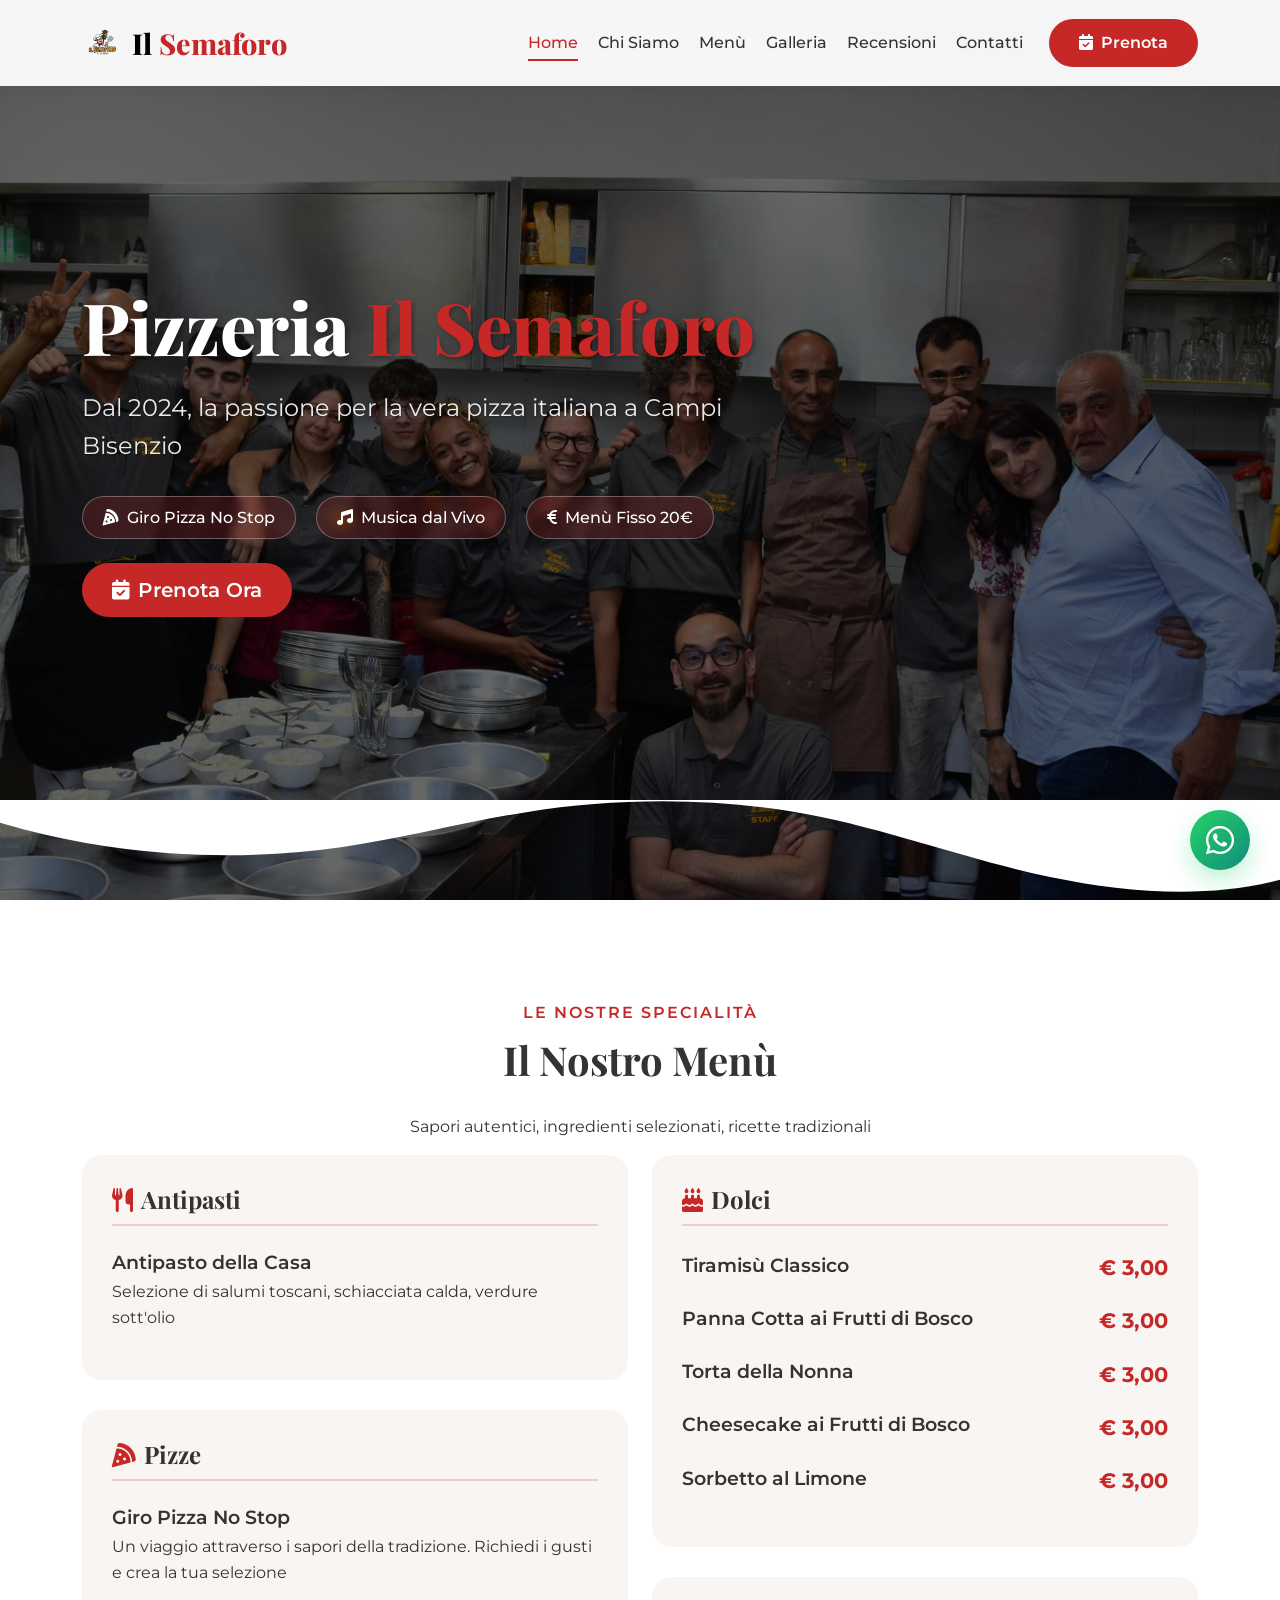
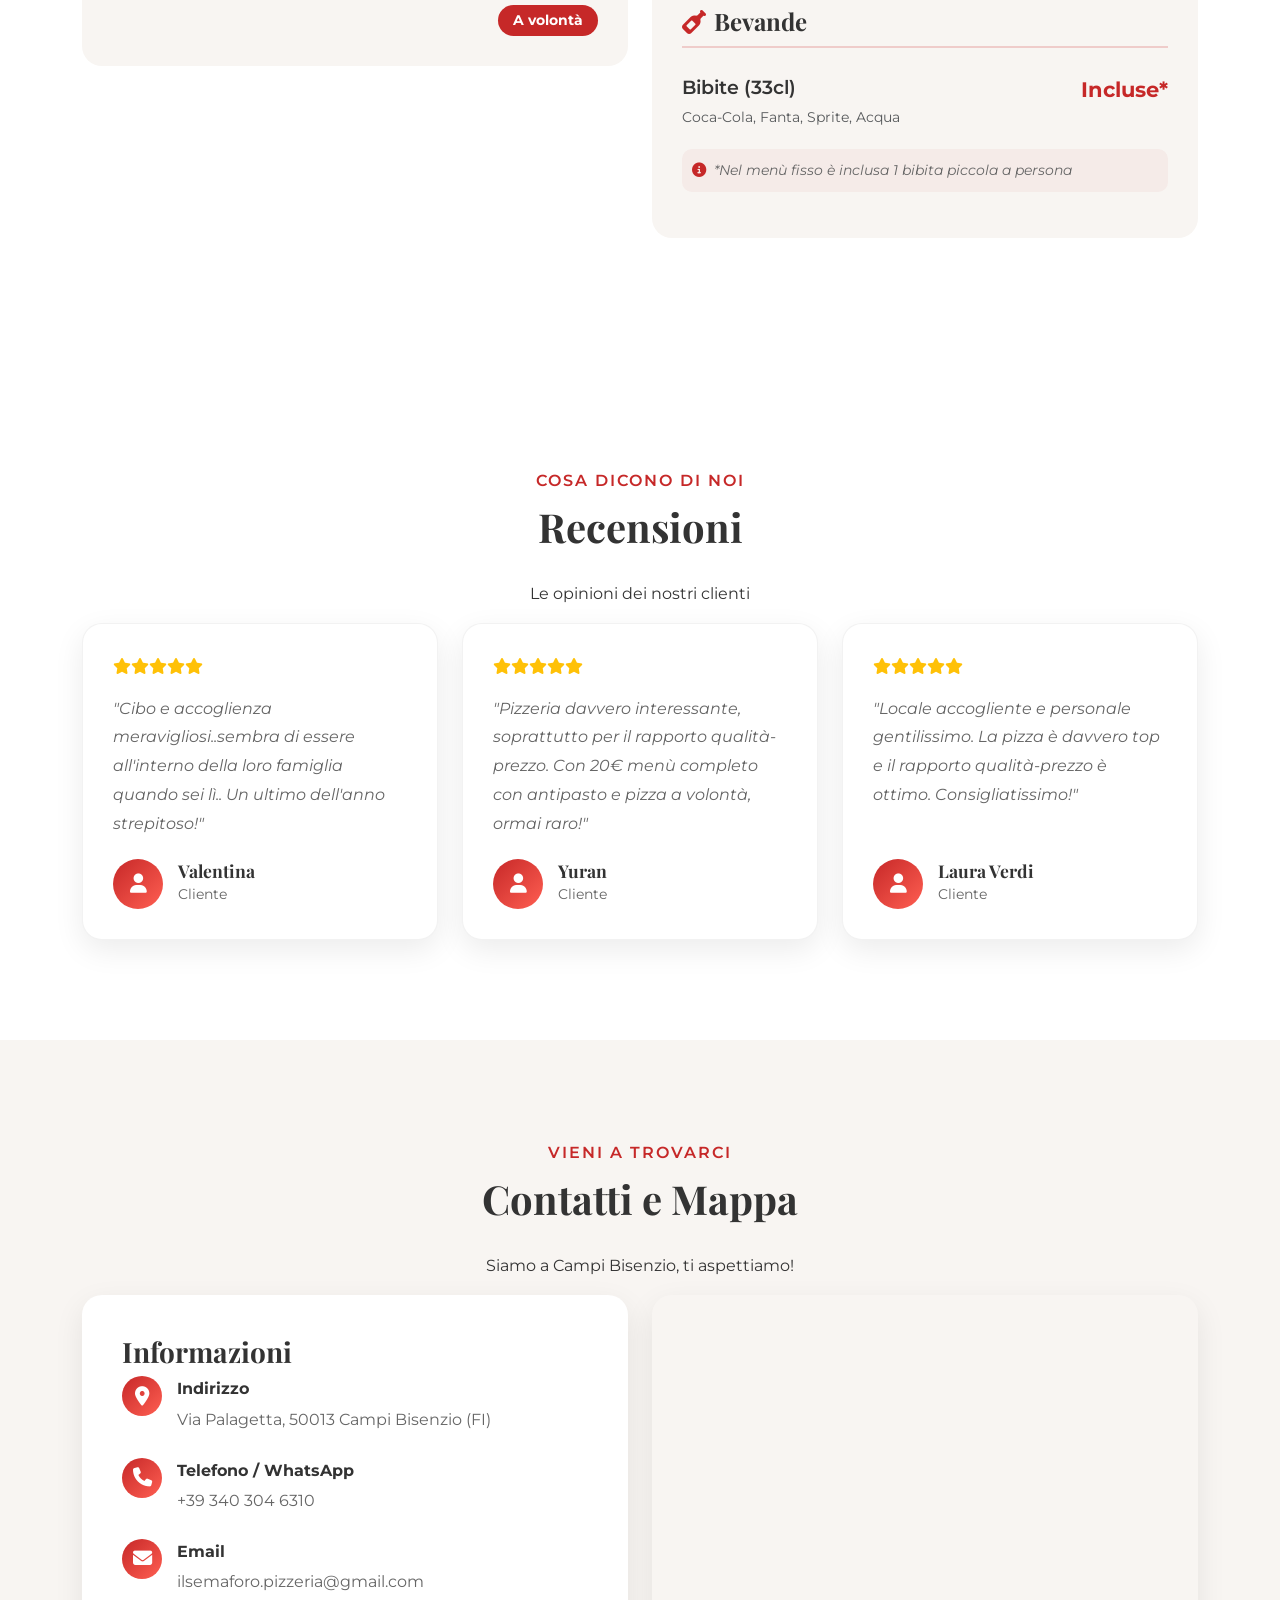
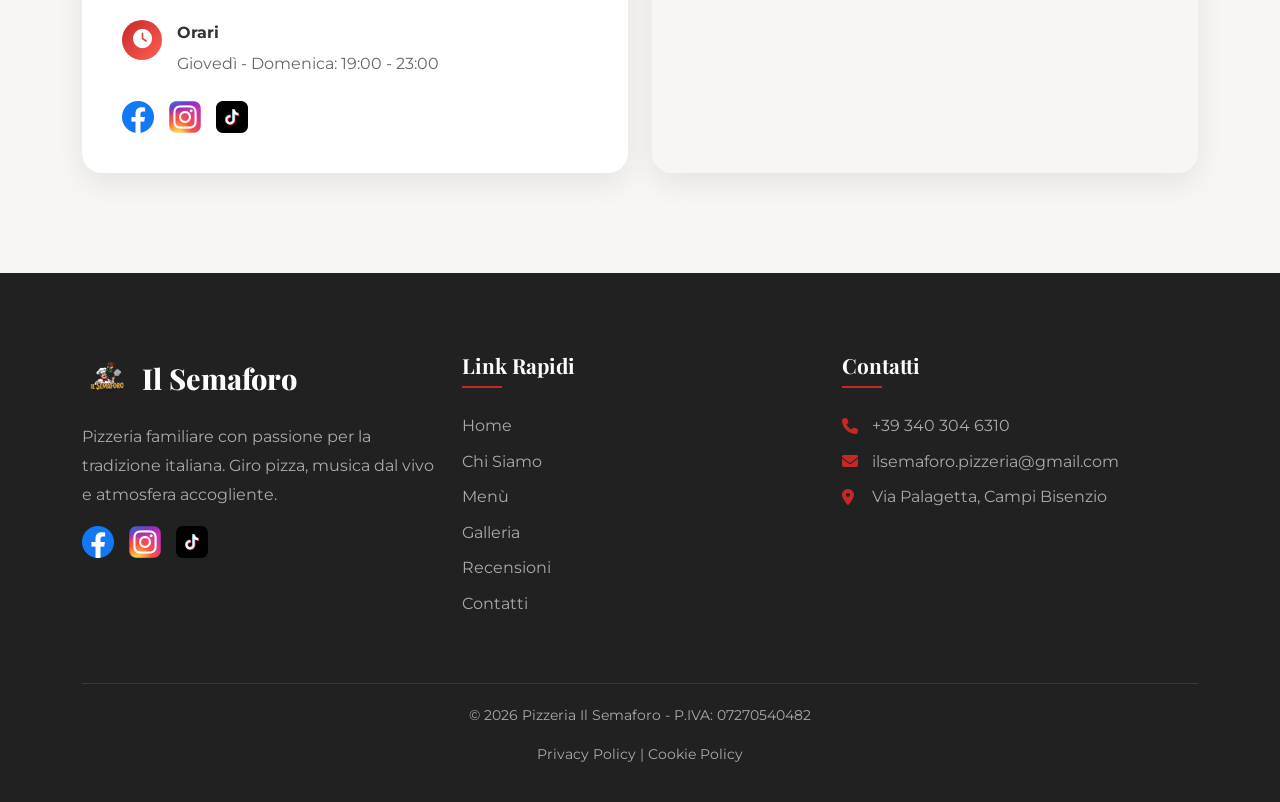
==== pizzeria-il-semaforo/index.html @ 2a6b1fbe "Add files via upload" ====
<!DOCTYPE html>
<html lang="it">
<head>
  <meta charset="UTF-8">
  <meta name="viewport" content="width=device-width, initial-scale=1.0">
  <title>Pizzeria Il Semaforo | Campi Bisenzio</title>
  <meta name="description" content="Pizzeria tradizionale a Campi Bisenzio. Giro pizza, musica dal vivo e atmosfera familiare.">
  
  <!-- Favicon -->
  <link rel="icon" type="image/x-icon" href="images/logo1.jpg">
  
  <!-- Bootstrap CSS -->
  <link href="https://cdn.jsdelivr.net/npm/bootstrap@5.3.2/dist/css/bootstrap.min.css" rel="stylesheet">
  
  <!-- FontAwesome -->
  <link href="https://cdnjs.cloudflare.com/ajax/libs/font-awesome/6.4.0/css/all.min.css" rel="stylesheet">
  
  <!-- Google Fonts -->
  <link href="https://fonts.googleapis.com/css2?family=Playfair+Display:wght@400;700;800&family=Montserrat:wght@300;400;500;600;700&display=swap" rel="stylesheet">
  
  <!-- Custom CSS -->
  <link rel="stylesheet" href="css/style.css">
</head>
<body>

<!-- Navbar -->
<nav class="navbar navbar-expand-lg fixed-top">
  <div class="container">
    <a class="navbar-brand" href="#" id="home-link">
      <img src="images/logo1.jpg" alt="Logo" class="navbar-logo">
      <span>Il <span class="text-primary">Semaforo</span></span>
    </a>
    <button class="navbar-toggler" type="button" data-bs-toggle="collapse" data-bs-target="#navbarNav">
      <span class="navbar-toggler-icon"></span>
    </button>
    <div class="collapse navbar-collapse" id="navbarNav">
      <ul class="navbar-nav ms-auto">
        <li class="nav-item">
          <a class="nav-link active" href="#" data-page="home">Home</a>
        </li>
        <li class="nav-item">
          <a class="nav-link" href="#" data-page="about">Chi Siamo</a>
        </li>
        <li class="nav-item">
          <a class="nav-link" href="#" data-page="menu">Menù</a>
        </li>
        <li class="nav-item">
          <a class="nav-link" href="#" data-page="gallery">Galleria</a>
        </li>
        <li class="nav-item">
          <a class="nav-link" href="#" data-page="reviews">Recensioni</a>
        </li>
        <li class="nav-item">
          <a class="nav-link" href="#" data-page="contact">Contatti</a>
        </li>
      </ul>
      <button class="btn btn-primary ms-lg-3" onclick="openBookingModal()">
        <i class="fas fa-calendar-check me-2"></i>Prenota
      </button>
    </div>
  </div>
</nav>

<!-- MAIN CONTENT -->
<div id="main-content">
  <!-- HERO SECTION -->
  <section class="hero-section" id="home">
    <div class="hero-overlay"></div>
    <div class="container hero-content">
      <div class="row min-vh-100 align-items-center">
        <div class="col-lg-8 text-white">
          <h1 class="hero-title">Pizzeria <span class="text-primary">Il Semaforo</span></h1>
          <p class="hero-subtitle">Dal 2024, la passione per la vera pizza italiana a Campi Bisenzio</p>
          <div class="hero-features">
            <span><i class="fas fa-pizza-slice me-2"></i>Giro Pizza No Stop</span>
            <span><i class="fas fa-music me-2"></i>Musica dal Vivo</span>
            <span><i class="fas fa-euro-sign me-2"></i>Menù Fisso 20€</span>
          </div>
          <div class="hero-buttons mt-4">
            <button class="btn btn-primary btn-lg" onclick="openBookingModal()">
              <i class="fas fa-calendar-check me-2"></i>Prenota Ora
            </button>
          </div>
        </div>
      </div>
    </div>
    <div class="hero-wave">
      <svg viewBox="0 0 1200 120" preserveAspectRatio="none">
        <path d="M321.39,56.44c58-10.79,114.16-30.13,172-41.86,82.39-16.72,168.19-17.73,250.45-.39C823.78,31,906.67,72,985.66,92.83c70.05,18.48,146.53,26.09,214.34,3V0H0V27.35A600.21,600.21,0,0,0,321.39,56.44Z"></path>
      </svg>
    </div>
  </section>

  <!-- SEZIONI HOME -->
  <div id="home-sections">
    <!-- MENU SECTION -->
    <section class="menu-section" id="menu">
      <div class="container">
        <div class="section-header text-center">
          <span class="section-subtitle">Le Nostre Specialità</span>
          <h2 class="section-title">Il Nostro Menù</h2>
          <p class="section-description">Sapori autentici, ingredienti selezionati, ricette tradizionali</p>
        </div>
        
        <div class="row">
          <div class="col-lg-6">
            <div class="menu-category-card">
              <h3><i class="fas fa-utensils me-2 text-primary"></i>Antipasti</h3>
              <div class="menu-item">
                <div class="menu-item-info">
                  <h4>Antipasto della Casa</h4>
                  <p>Selezione di salumi toscani, schiacciata calda, verdure sott'olio</p>
                </div>
              </div>
            </div>
            
            <div class="menu-category-card">
              <h3><i class="fas fa-pizza-slice me-2 text-primary"></i>Pizze</h3>
              <div class="menu-item">
                <div class="menu-item-info">
                  <h4>Giro Pizza No Stop</h4>
                  <p>Un viaggio attraverso i sapori della tradizione. Richiedi i gusti e crea la tua selezione</p>
                </div>
              </div>
              <div class="menu-badge">
                <span class="badge bg-primary">A volontà</span>
              </div>
            </div>
          </div>
          
          <div class="col-lg-6">
            <div class="menu-category-card">
              <h3><i class="fas fa-cake me-2 text-primary"></i>Dolci</h3>
              <div class="menu-item">
                <div class="d-flex justify-content-between align-items-center">
                  <h4>Tiramisù Classico</h4>
                  <span class="menu-price">€ 3,00</span>
                </div>
              </div>
              <div class="menu-item">
                <div class="d-flex justify-content-between align-items-center">
                  <h4>Panna Cotta ai Frutti di Bosco</h4>
                  <span class="menu-price">€ 3,00</span>
                </div>
              </div>
              <div class="menu-item">
                <div class="d-flex justify-content-between align-items-center">
                  <h4>Torta della Nonna</h4>
                  <span class="menu-price">€ 3,00</span>
                </div>
              </div>
              <div class="menu-item">
                <div class="d-flex justify-content-between align-items-center">
                  <h4>Cheesecake ai Frutti di Bosco</h4>
                  <span class="menu-price">€ 3,00</span>
                </div>
              </div>
              <div class="menu-item">
                <div class="d-flex justify-content-between align-items-center">
                  <h4>Sorbetto al Limone</h4>
                  <span class="menu-price">€ 3,00</span>
                </div>
              </div>
            </div>
            
            <div class="menu-category-card">
              <h3><i class="fas fa-wine-bottle me-2 text-primary"></i>Bevande</h3>
              <div class="menu-item">
                <div class="d-flex justify-content-between align-items-center">
                  <h4>Bibite (33cl)</h4>
                  <span class="menu-price">Incluse*</span>
                </div>
                <p class="text-muted small">Coca-Cola, Fanta, Sprite, Acqua</p>
              </div>
              <p class="menu-note mt-3">
                <i class="fas fa-info-circle text-primary me-1"></i>
                *Nel menù fisso è inclusa 1 bibita piccola a persona
              </p>
            </div>
          </div>
        </div>
      </div>
    </section>

    <!-- RECENSIONI SECTION - MIGLIORATA -->
    <section class="testimonials-section" id="reviews">
      <div class="container">
        <div class="section-header text-center">
          <span class="section-subtitle">Cosa Dicono di Noi</span>
          <h2 class="section-title">Recensioni</h2>
          <p class="section-description">Le opinioni dei nostri clienti</p>
        </div>
        
        <div class="row g-4">
          <div class="col-md-4">
            <div class="testimonial-card">
              <div class="testimonial-rating">
                <i class="fas fa-star"></i><i class="fas fa-star"></i><i class="fas fa-star"></i><i class="fas fa-star"></i><i class="fas fa-star"></i>
              </div>
              <p class="testimonial-text">"Cibo e accoglienza meravigliosi..sembra di essere all'interno della loro famiglia quando sei lì.. Un ultimo dell'anno strepitoso!"</p>
              <div class="testimonial-author">
                <div class="author-avatar"><i class="fas fa-user"></i></div>
                <div>
                  <h5>Valentina</h5>
                  <span>Cliente</span>
                </div>
              </div>
            </div>
          </div>
          
          <div class="col-md-4">
            <div class="testimonial-card">
              <div class="testimonial-rating">
                <i class="fas fa-star"></i><i class="fas fa-star"></i><i class="fas fa-star"></i><i class="fas fa-star"></i><i class="fas fa-star"></i>
              </div>
              <p class="testimonial-text">"Pizzeria davvero interessante, soprattutto per il rapporto qualità-prezzo. Con 20€ menù completo con antipasto e pizza a volontà, ormai raro!"</p>
              <div class="testimonial-author">
                <div class="author-avatar"><i class="fas fa-user"></i></div>
                <div>
                  <h5>Yuran</h5>
                  <span>Cliente</span>
                </div>
              </div>
            </div>
          </div>
          
          <div class="col-md-4">
            <div class="testimonial-card">
              <div class="testimonial-rating">
                <i class="fas fa-star"></i><i class="fas fa-star"></i><i class="fas fa-star"></i><i class="fas fa-star"></i><i class="fas fa-star"></i>
              </div>
              <p class="testimonial-text">"Locale accogliente e personale gentilissimo. La pizza è davvero top e il rapporto qualità-prezzo è ottimo. Consigliatissimo!"</p>
              <div class="testimonial-author">
                <div class="author-avatar"><i class="fas fa-user"></i></div>
                <div>
                  <h5>Laura Verdi</h5>
                  <span>Cliente</span>
                </div>
              </div>
            </div>
          </div>
        </div>
      </div>
    </section>

    <!-- CONTATTI SECTION -->
    <section class="contact-section" id="contact">
      <div class="container">
        <div class="section-header text-center">
          <span class="section-subtitle">Vieni a Trovarci</span>
          <h2 class="section-title">Contatti e Mappa</h2>
          <p class="section-description">Siamo a Campi Bisenzio, ti aspettiamo!</p>
        </div>
        
        <div class="row">
          <div class="col-lg-6 mb-4 mb-lg-0">
            <div class="contact-info-card">
              <h3>Informazioni</h3>
              <ul class="contact-list">
                <li>
                  <i class="fas fa-map-marker-alt"></i>
                  <div><strong>Indirizzo</strong><p>Via Palagetta, 50013 Campi Bisenzio (FI)</p></div>
                </li>
                <li>
                  <i class="fas fa-phone"></i>
                  <div><strong>Telefono / WhatsApp</strong><p>+39 340 304 6310</p></div>
                </li>
                <li>
                  <i class="fas fa-envelope"></i>
                  <div><strong>Email</strong><p>ilsemaforo.pizzeria@gmail.com</p></div>
                </li>
                <li>
                  <i class="fas fa-clock"></i>
                  <div><strong>Orari</strong><p>Giovedì - Domenica: 19:00 - 23:00</p></div>
                </li>
              </ul>
              
              <div class="social-links mt-4">
                <a href="https://www.facebook.com/share/1C1YCfUDes/" target="_blank" class="social-link">
                  <img src="images/facebook-logo.png" alt="Facebook">
                </a>
                <a href="https://www.instagram.com/pizzeriailsemaforo?igsh=YWFvbTQyb2NyZmo=" target="_blank" class="social-link">
                  <img src="images/Instagram-logo.png" alt="Instagram">
                </a>
                <a href="https://www.tiktok.com/@ilsemaforopizzeria?_t=ZN-8yBpSv8H5JG&_r=1" target="_blank" class="social-link">
                  <img src="images/tiktok-logo.png" alt="TikTok">
                </a>
              </div>
            </div>
          </div>
          
          <div class="col-lg-6">
            <div class="map-container">
              <iframe 
                src="https://www.google.com/maps/embed?pb=!1m18!1m12!1m3!1d1462.4312215232844!2d11.1203234!3d43.8093687!2m3!1f0!2f0!3f0!3m2!1i1024!2i768!4f13.1!3m3!1m2!1s0x132a59b7d8859209%3A0x98788d2f085c6016!2sPizzeria%20Il%20Semaforo!5e0!3m2!1sit!2sit!4v1695151262428!5m2!1sit!2sit" 
                allowfullscreen="" 
                loading="lazy">
              </iframe>
            </div>
          </div>
        </div>
      </div>
    </section>
  </div>
</div>

<!-- Footer -->
<footer class="footer">
  <div class="container">
    <div class="row">
      <div class="col-lg-4 mb-4 mb-lg-0">
        <div class="footer-logo">
          <img src="images/logo1.jpg" alt="Logo">
          <span>Il Semaforo</span>
        </div>
        <p class="footer-text">Pizzeria familiare con passione per la tradizione italiana. Giro pizza, musica dal vivo e atmosfera accogliente.</p>
        <div class="social-links mt-3">
          <a href="https://www.facebook.com/share/1C1YCfUDes/" target="_blank" class="social-link">
            <img src="images/facebook-logo.png" alt="Facebook">
          </a>
          <a href="https://www.instagram.com/pizzeriailsemaforo?igsh=YWFvbTQyb2NyZmo=" target="_blank" class="social-link">
            <img src="images/Instagram-logo.png" alt="Instagram">
          </a>
          <a href="https://www.tiktok.com/@ilsemaforopizzeria?_t=ZN-8yBpSv8H5JG&_r=1" target="_blank" class="social-link">
            <img src="images/tiktok-logo.png" alt="TikTok">
          </a>
        </div>
      </div>
      
      <div class="col-lg-4 mb-4 mb-lg-0">
        <h4 class="footer-title">Link Rapidi</h4>
        <ul class="footer-links">
          <li><a href="#" data-page="home">Home</a></li>
          <li><a href="#" data-page="about">Chi Siamo</a></li>
          <li><a href="#" data-page="menu">Menù</a></li>
          <li><a href="#" data-page="gallery">Galleria</a></li>
          <li><a href="#" data-page="reviews">Recensioni</a></li>
          <li><a href="#" data-page="contact">Contatti</a></li>
        </ul>
      </div>
      
      <div class="col-lg-4">
        <h4 class="footer-title">Contatti</h4>
        <ul class="footer-contact">
          <li><i class="fas fa-phone"></i> +39 340 304 6310</li>
          <li><i class="fas fa-envelope"></i> ilsemaforo.pizzeria@gmail.com</li>
          <li><i class="fas fa-map-marker-alt"></i> Via Palagetta, Campi Bisenzio</li>
        </ul>
      </div>
    </div>
    
    <div class="footer-bottom">
      <p>&copy; 2026 Pizzeria Il Semaforo - P.IVA: 07270540482</p>
      <p>
        <a href="#">Privacy Policy</a> | 
        <a href="#">Cookie Policy</a>
      </p>
    </div>
  </div>
</footer>

<!-- WhatsApp Button -->
<a href="https://wa.me/393403046310?text=Ciao!%20Vorrei%20prenotare%20un%20tavolo" 
   class="whatsapp-float" 
   target="_blank">
  <i class="fab fa-whatsapp"></i>
</a>

<!-- Modale di Prenotazione -->
<div class="modal-overlay" id="bookingModal">
  <div class="modal-content">
    <div class="modal-header">
      <h3><i class="fas fa-calendar-check me-2"></i>Prenota il tuo Tavolo</h3>
      <button class="close-btn" onclick="closeBookingModal()">&times;</button>
    </div>
    <div class="modal-body">
      <iframe src="https://docs.google.com/forms/d/e/1FAIpQLSfYLNlWhnFGSMxE7Sfzd-KNLvZm51Ro5aCQT3okDZD2yP6OHA/viewform?usp=dialog" 
              class="google-form-frame"
              frameborder="0"
              title="Modulo di prenotazione">
      </iframe>
      <div class="form-badges">
        <span class="badge"><i class="fas fa-clock me-1"></i>Aperti Gio-Dom 19:00-23:00</span>
        <span class="badge"><i class="fas fa-shield-alt me-1"></i>Dati protetti</span>
      </div>
    </div>
  </div>
</div>

<!-- Scripts -->
<script src="https://cdn.jsdelivr.net/npm/bootstrap@5.3.2/dist/js/bootstrap.bundle.min.js"></script>
<script src="js/main.js"></script>
</body>
</html>
---- pizzeria-il-semaforo/css/style.css ----
/* CSS Professionale per Pizzeria Il Semaforo */

:root {
  --primary: #c62828;
  --primary-dark: #8e0000;
  --primary-light: #ff5f52;
  --secondary: #212121;
  --accent: #ff9800;
  --light: #f8f5f2;
  --dark: #333333;
  --gray: #666666;
  --white: #ffffff;
  --shadow: 0 10px 30px rgba(0, 0, 0, 0.08);
  --shadow-hover: 0 20px 40px rgba(198, 40, 40, 0.15);
  --transition: all 0.3s ease;
}

/* Reset e Base */
* {
  margin: 0;
  padding: 0;
  box-sizing: border-box;
}

html {
  scroll-behavior: smooth;
  overflow-x: hidden;
}

body {
  font-family: 'Montserrat', sans-serif;
  color: var(--dark);
  line-height: 1.6;
  overflow-x: hidden;
  background-color: var(--white);
}

h1, h2, h3, h4, h5 {
  font-family: 'Playfair Display', serif;
  font-weight: 700;
}

/* Utility Classes */
.text-primary { color: var(--primary) !important; }
.bg-primary { background-color: var(--primary) !important; }
.btn-primary {
  background-color: var(--primary);
  border: none;
  padding: 12px 30px;
  border-radius: 50px;
  font-weight: 600;
  transition: var(--transition);
}
.btn-primary:hover {
  background-color: var(--primary-dark);
  transform: translateY(-3px);
  box-shadow: var(--shadow-hover);
}
.btn-outline-light {
  border: 2px solid var(--white);
  color: var(--white);
  padding: 12px 30px;
  border-radius: 50px;
  font-weight: 600;
  transition: var(--transition);
}
.btn-outline-light:hover {
  background-color: var(--white);
  color: var(--primary);
  transform: translateY(-3px);
}

/* Navbar */
.navbar {
  background: rgba(255, 255, 255, 0.95);
  backdrop-filter: blur(10px);
  padding: 15px 0;
  box-shadow: 0 2px 20px rgba(0, 0, 0, 0.05);
  transition: var(--transition);
}
.navbar.scrolled {
  padding: 10px 0;
  box-shadow: 0 5px 30px rgba(0, 0, 0, 0.1);
}
.navbar-brand {
  display: flex;
  align-items: center;
  font-family: 'Playfair Display', serif;
  font-weight: 800;
  font-size: 1.8rem;
}
.navbar-logo {
  width: 40px;
  height: 40px;
  border-radius: 50%;
  margin-right: 10px;
  object-fit: cover;
}
.nav-link {
  font-weight: 500;
  color: var(--dark) !important;
  margin: 0 10px;
  position: relative;
  padding: 5px 0 !important;
}
.nav-link::after {
  content: '';
  position: absolute;
  bottom: 0;
  left: 0;
  width: 0;
  height: 2px;
  background: var(--primary);
  transition: var(--transition);
}
.nav-link:hover::after,
.nav-link.active::after {
  width: 100%;
}
.nav-link:hover,
.nav-link.active {
  color: var(--primary) !important;
}

/* Hero Section - CORRETTO con immagine pizzeria.jpg */
.hero-section {
  position: relative;
  min-height: 100vh;
  background: url('../images/pizzeria.jpg') center/cover no-repeat fixed;
  display: flex;
  align-items: center;
  overflow: hidden;
}
.hero-overlay {
  position: absolute;
  top: 0;
  left: 0;
  width: 100%;
  height: 100%;
  background: rgba(0, 0, 0, 0.6);
  z-index: 1;
}
.hero-content {
  position: relative;
  z-index: 2;
}
.hero-title {
  font-size: 4.5rem;
  font-weight: 800;
  margin-bottom: 20px;
  line-height: 1.2;
  text-shadow: 2px 2px 4px rgba(0, 0, 0, 0.3);
}
.hero-subtitle {
  font-size: 1.5rem;
  margin-bottom: 30px;
  opacity: 0.9;
  text-shadow: 1px 1px 2px rgba(0, 0, 0, 0.3);
}
.hero-features {
  display: flex;
  flex-wrap: wrap;
  gap: 20px;
}
.hero-features span {
  background: rgba(198, 40, 40, 0.2);
  padding: 8px 20px;
  border-radius: 50px;
  font-size: 1rem;
  backdrop-filter: blur(5px);
  border: 1px solid rgba(255, 255, 255, 0.3);
  font-weight: 500;
}
.hero-wave {
  position: absolute;
  bottom: 0;
  left: 0;
  width: 100%;
  line-height: 0;
  z-index: 2;
}
.hero-wave svg {
  width: 100%;
  height: 100px;
  fill: var(--white);
}

/* About Section */
.about-section {
  padding: 100px 0;
  background: var(--white);
}
.about-image {
  position: relative;
  border-radius: 20px;
  overflow: hidden;
}
.about-years {
  position: absolute;
  bottom: 30px;
  left: 30px;
  background: var(--primary);
  color: var(--white);
  padding: 20px;
  border-radius: 10px;
  text-align: center;
}
.years-number {
  display: block;
  font-size: 2.5rem;
  font-weight: 800;
  line-height: 1;
}
.years-text {
  font-size: 0.9rem;
  opacity: 0.9;
}
.about-content {
  padding-left: 30px;
}
.section-subtitle {
  display: inline-block;
  font-size: 1rem;
  font-weight: 600;
  text-transform: uppercase;
  letter-spacing: 2px;
  color: var(--primary);
  margin-bottom: 10px;
}
.section-title {
  font-size: 2.5rem;
  margin-bottom: 30px;
  position: relative;
}
.about-text {
  color: var(--gray);
  margin-bottom: 20px;
  font-size: 1.1rem;
}
.about-stats {
  display: flex;
  gap: 40px;
  margin-top: 30px;
}
.stat-item {
  text-align: center;
}
.stat-number {
  display: block;
  font-size: 2rem;
  font-weight: 800;
  color: var(--primary);
  line-height: 1;
}
.stat-label {
  font-size: 0.9rem;
  color: var(--gray);
  text-transform: uppercase;
}

/* Info Cards Section */
.info-section {
  padding: 50px 0;
  background: linear-gradient(135deg, var(--light) 0%, var(--white) 100%);
}
.info-card {
  background: var(--white);
  padding: 40px 20px;
  border-radius: 20px;
  text-align: center;
  box-shadow: var(--shadow);
  transition: var(--transition);
  height: 100%;
}
.info-card:hover {
  transform: translateY(-10px);
  box-shadow: var(--shadow-hover);
}
.info-icon {
  width: 80px;
  height: 80px;
  background: linear-gradient(135deg, var(--primary), var(--primary-light));
  color: var(--white);
  border-radius: 50%;
  display: flex;
  align-items: center;
  justify-content: center;
  font-size: 2rem;
  margin: 0 auto 20px;
}
.info-card h3 {
  font-size: 1.3rem;
  margin-bottom: 15px;
}
.info-highlight {
  font-size: 1.8rem;
  font-weight: 800;
  color: var(--primary);
  margin: 10px 0;
}

/* Menu Section */
.menu-section {
  padding: 100px 0;
  background: var(--white);
}
.menu-category-card {
  background: var(--light);
  padding: 30px;
  border-radius: 20px;
  margin-bottom: 30px;
  transition: var(--transition);
}
.menu-category-card:hover {
  transform: translateY(-5px);
  box-shadow: var(--shadow);
}
.menu-category-card h3 {
  margin-bottom: 25px;
  font-size: 1.5rem;
  border-bottom: 2px solid rgba(198, 40, 40, 0.2);
  padding-bottom: 10px;
}
.menu-item {
  margin-bottom: 20px;
}
.menu-item h4 {
  font-size: 1.2rem;
  margin-bottom: 5px;
  font-family: 'Montserrat', sans-serif;
  font-weight: 600;
}
.menu-price {
  font-size: 1.3rem;
  font-weight: 700;
  color: var(--primary);
}
.menu-note {
  font-size: 0.9rem;
  color: var(--gray);
  font-style: italic;
  background: rgba(198, 40, 40, 0.05);
  padding: 10px;
  border-radius: 10px;
}
.menu-badge {
  text-align: right;
}
.badge {
  background: var(--primary);
  color: var(--white);
  padding: 8px 15px;
  border-radius: 50px;
  font-size: 0.9rem;
}

/* Gallery Section */
.gallery-section {
  padding: 100px 0;
  background: var(--light);
}
.gallery-grid {
  display: grid;
  grid-template-columns: repeat(auto-fill, minmax(300px, 1fr));
  gap: 20px;
  margin-top: 50px;
}
.gallery-item {
  position: relative;
  border-radius: 15px;
  overflow: hidden;
  height: 250px;
  box-shadow: var(--shadow);
  transition: var(--transition);
}
.gallery-item:hover {
  transform: scale(1.03);
  box-shadow: var(--shadow-hover);
}
.gallery-item img {
  width: 100%;
  height: 100%;
  object-fit: cover;
  transition: var(--transition);
}
.gallery-item:hover img {
  transform: scale(1.1);
}

/* Testimonials Section - MIGLIORATA */
.testimonials-section {
  padding: 100px 0;
  background: var(--white);
}
.testimonial-card {
  background: var(--white);
  padding: 30px;
  border-radius: 20px;
  box-shadow: var(--shadow);
  transition: var(--transition);
  border: 1px solid rgba(0,0,0,0.05);
  height: 100%;
  display: flex;
  flex-direction: column;
}
.testimonial-card:hover {
  transform: translateY(-5px);
  box-shadow: var(--shadow-hover);
}
.testimonial-rating {
  color: #ffc107;
  margin-bottom: 15px;
}
.testimonial-text {
  font-style: italic;
  margin-bottom: 20px;
  color: var(--gray);
  line-height: 1.8;
  flex-grow: 1;
}
.testimonial-author {
  display: flex;
  align-items: center;
  gap: 15px;
  margin-top: auto;
}
.author-avatar {
  width: 50px;
  height: 50px;
  background: linear-gradient(135deg, var(--primary), var(--primary-light));
  border-radius: 50%;
  display: flex;
  align-items: center;
  justify-content: center;
  color: var(--white);
  font-size: 1.2rem;
  flex-shrink: 0;
}
.testimonial-author h5 {
  margin-bottom: 0;
  font-size: 1.1rem;
}
.testimonial-author span {
  color: var(--gray);
  font-size: 0.9rem;
}

/* Contact Section */
.contact-section {
  padding: 100px 0;
  background: var(--light);
}
.contact-info-card {
  background: var(--white);
  padding: 40px;
  border-radius: 20px;
  box-shadow: var(--shadow);
  height: 100%;
}
.contact-list {
  list-style: none;
  padding: 0;
}
.contact-list li {
  display: flex;
  gap: 15px;
  margin-bottom: 25px;
}
.contact-list li i {
  width: 40px;
  height: 40px;
  background: linear-gradient(135deg, var(--primary), var(--primary-light));
  color: var(--white);
  border-radius: 50%;
  display: flex;
  align-items: center;
  justify-content: center;
  font-size: 1.2rem;
  flex-shrink: 0;
}
.contact-list li strong {
  display: block;
  margin-bottom: 5px;
  color: var(--dark);
}
.contact-list li p {
  color: var(--gray);
  margin: 0;
}

/* Social Links - CORRETTO senza sfondo */
.social-links {
  display: flex;
  gap: 15px;
}
.social-link {
  display: inline-block;
  transition: var(--transition);
}
.social-link img {
  width: 32px;
  height: 32px;
  object-fit: contain;
  transition: var(--transition);
}
.social-link:hover {
  transform: translateY(-5px);
}
.social-link:hover img {
  filter: brightness(0) saturate(100%) invert(18%) sepia(94%) saturate(2411%) hue-rotate(346deg) brightness(87%) contrast(98%);
}

.map-container {
  border-radius: 20px;
  overflow: hidden;
  box-shadow: var(--shadow);
  height: 100%;
  min-height: 400px;
}
.map-container iframe {
  width: 100%;
  height: 100%;
  border: none;
}

/* Footer */
.footer {
  background: var(--secondary);
  color: var(--white);
  padding: 80px 0 20px;
}
.footer-logo {
  display: flex;
  align-items: center;
  gap: 10px;
  font-family: 'Playfair Display', serif;
  font-size: 1.8rem;
  font-weight: 800;
  margin-bottom: 20px;
}
.footer-logo img {
  width: 50px;
  height: 50px;
  border-radius: 50%;
  object-fit: cover;
}
.footer-text {
  color: #aaa;
  line-height: 1.8;
}
.footer-title {
  font-size: 1.3rem;
  margin-bottom: 25px;
  position: relative;
  padding-bottom: 10px;
}
.footer-title::after {
  content: '';
  position: absolute;
  bottom: 0;
  left: 0;
  width: 40px;
  height: 2px;
  background: var(--primary);
}
.footer-links {
  list-style: none;
  padding: 0;
}
.footer-links li {
  margin-bottom: 10px;
}
.footer-links a {
  color: #aaa;
  text-decoration: none;
  transition: var(--transition);
}
.footer-links a:hover {
  color: var(--primary);
  padding-left: 5px;
}
.footer-contact {
  list-style: none;
  padding: 0;
}
.footer-contact li {
  margin-bottom: 10px;
  color: #aaa;
  display: flex;
  align-items: center;
  gap: 10px;
}
.footer-contact li i {
  color: var(--primary);
  width: 20px;
}
.footer-bottom {
  margin-top: 50px;
  padding-top: 20px;
  border-top: 1px solid rgba(255, 255, 255, 0.1);
  text-align: center;
  color: #aaa;
  font-size: 0.9rem;
}
.footer-bottom a {
  color: #aaa;
  text-decoration: none;
  transition: var(--transition);
}
.footer-bottom a:hover {
  color: var(--primary);
}

/* WhatsApp Float */
.whatsapp-float {
  position: fixed;
  bottom: 30px;
  right: 30px;
  width: 60px;
  height: 60px;
  background: linear-gradient(135deg, #25D366, #128C7E);
  color: var(--white);
  border-radius: 50%;
  display: flex;
  align-items: center;
  justify-content: center;
  font-size: 2rem;
  box-shadow: 0 10px 25px rgba(37, 211, 102, 0.3);
  z-index: 100;
  transition: var(--transition);
  animation: pulse 2s infinite;
  text-decoration: none;
}
.whatsapp-float:hover {
  transform: scale(1.1) rotate(10deg);
  animation: none;
  color: var(--white);
}
@keyframes pulse {
  0% { box-shadow: 0 0 0 0 rgba(37, 211, 102, 0.7); }
  70% { box-shadow: 0 0 0 15px rgba(37, 211, 102, 0); }
  100% { box-shadow: 0 0 0 0 rgba(37, 211, 102, 0); }
}

/* Modal */
.modal-overlay {
  display: none;
  position: fixed;
  top: 0;
  left: 0;
  width: 100%;
  height: 100%;
  background: rgba(0, 0, 0, 0.8);
  z-index: 2000;
  justify-content: center;
  align-items: center;
  opacity: 0;
  transition: opacity 0.3s ease;
}
.modal-overlay.show {
  display: flex;
  opacity: 1;
}
.modal-content {
  background: var(--white);
  border-radius: 20px;
  width: 90%;
  max-width: 900px;
  max-height: 85vh;
  display: flex;
  flex-direction: column;
  box-shadow: 0 25px 50px rgba(198, 40, 40, 0.3);
  animation: modalSlideIn 0.3s ease;
}
@keyframes modalSlideIn {
  from { transform: translateY(-50px); opacity: 0; }
  to { transform: translateY(0); opacity: 1; }
}
.modal-header {
  padding: 15px 20px;
  background: linear-gradient(135deg, var(--primary), var(--primary-light));
  color: var(--white);
  border-radius: 20px 20px 0 0;
  display: flex;
  justify-content: space-between;
  align-items: center;
}
.modal-header h3 {
  margin: 0;
  font-size: 1.3rem;
}
.close-btn {
  background: none;
  border: none;
  color: var(--white);
  font-size: 2rem;
  cursor: pointer;
  transition: var(--transition);
  line-height: 1;
}
.close-btn:hover {
  transform: scale(1.1);
}
.modal-body {
  padding: 20px;
  overflow-y: auto;
  -webkit-overflow-scrolling: touch;
}
.google-form-frame {
  width: 100%;
  height: 600px;
  border: none;
  border-radius: 10px;
}
.form-badges {
  text-align: center;
  margin-top: 15px;
}
.form-badges .badge {
  background: rgba(198, 40, 40, 0.1);
  color: var(--primary);
  padding: 5px 12px;
  margin: 0 5px;
  border-radius: 50px;
  font-size: 0.8rem;
  font-weight: 500;
}

/* Responsive */
@media (max-width: 992px) {
  .hero-title { font-size: 3rem; }
  .section-title { font-size: 2rem; }
  .about-content { padding-left: 0; margin-top: 40px; }
  .gallery-grid { grid-template-columns: repeat(auto-fill, minmax(250px, 1fr)); }
}
@media (max-width: 768px) {
  .hero-title { font-size: 2.5rem; }
  .hero-features { flex-direction: column; }
  .hero-buttons .btn { display: block; width: 100%; margin: 10px 0 !important; }
  .about-stats { flex-direction: column; gap: 20px; }
  .info-card { margin-bottom: 20px; }
  .gallery-grid { grid-template-columns: 1fr; }
  .modal-content { max-height: 80vh; }
  .google-form-frame { height: 500px; }
}
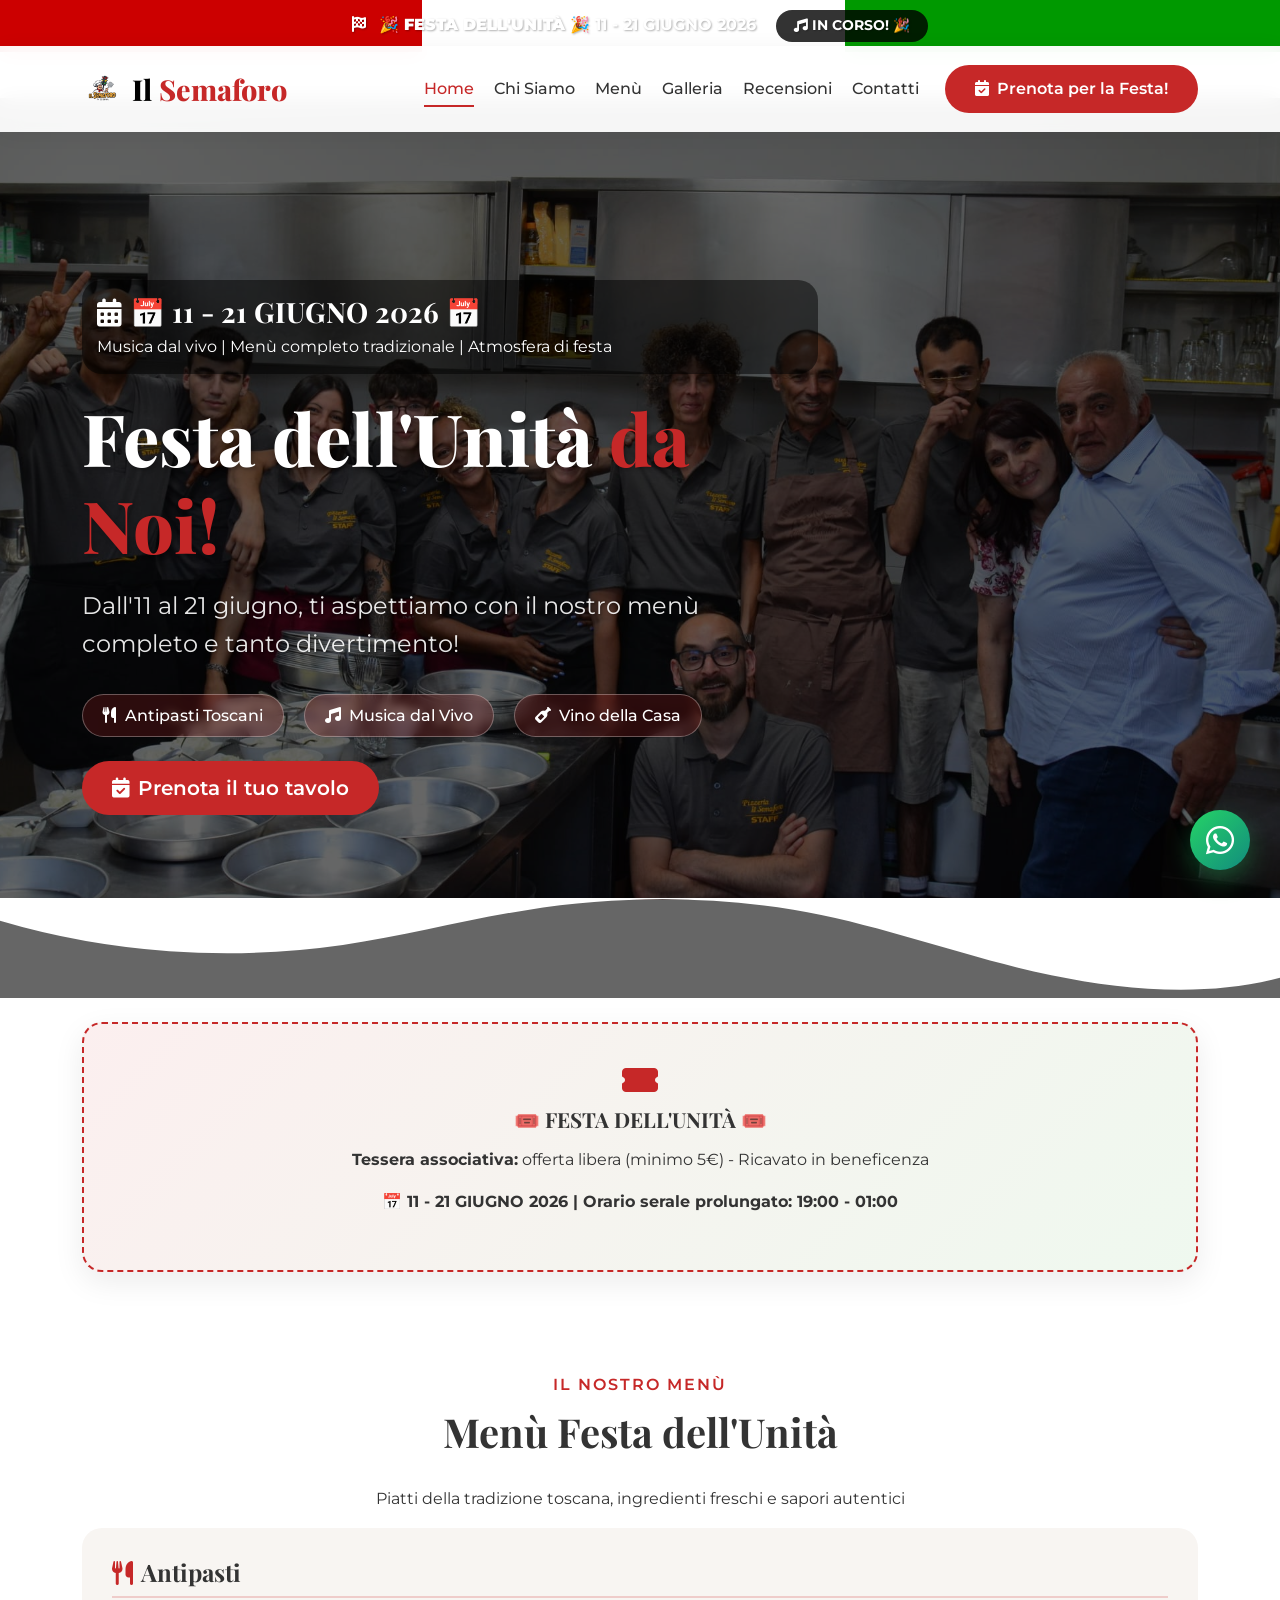
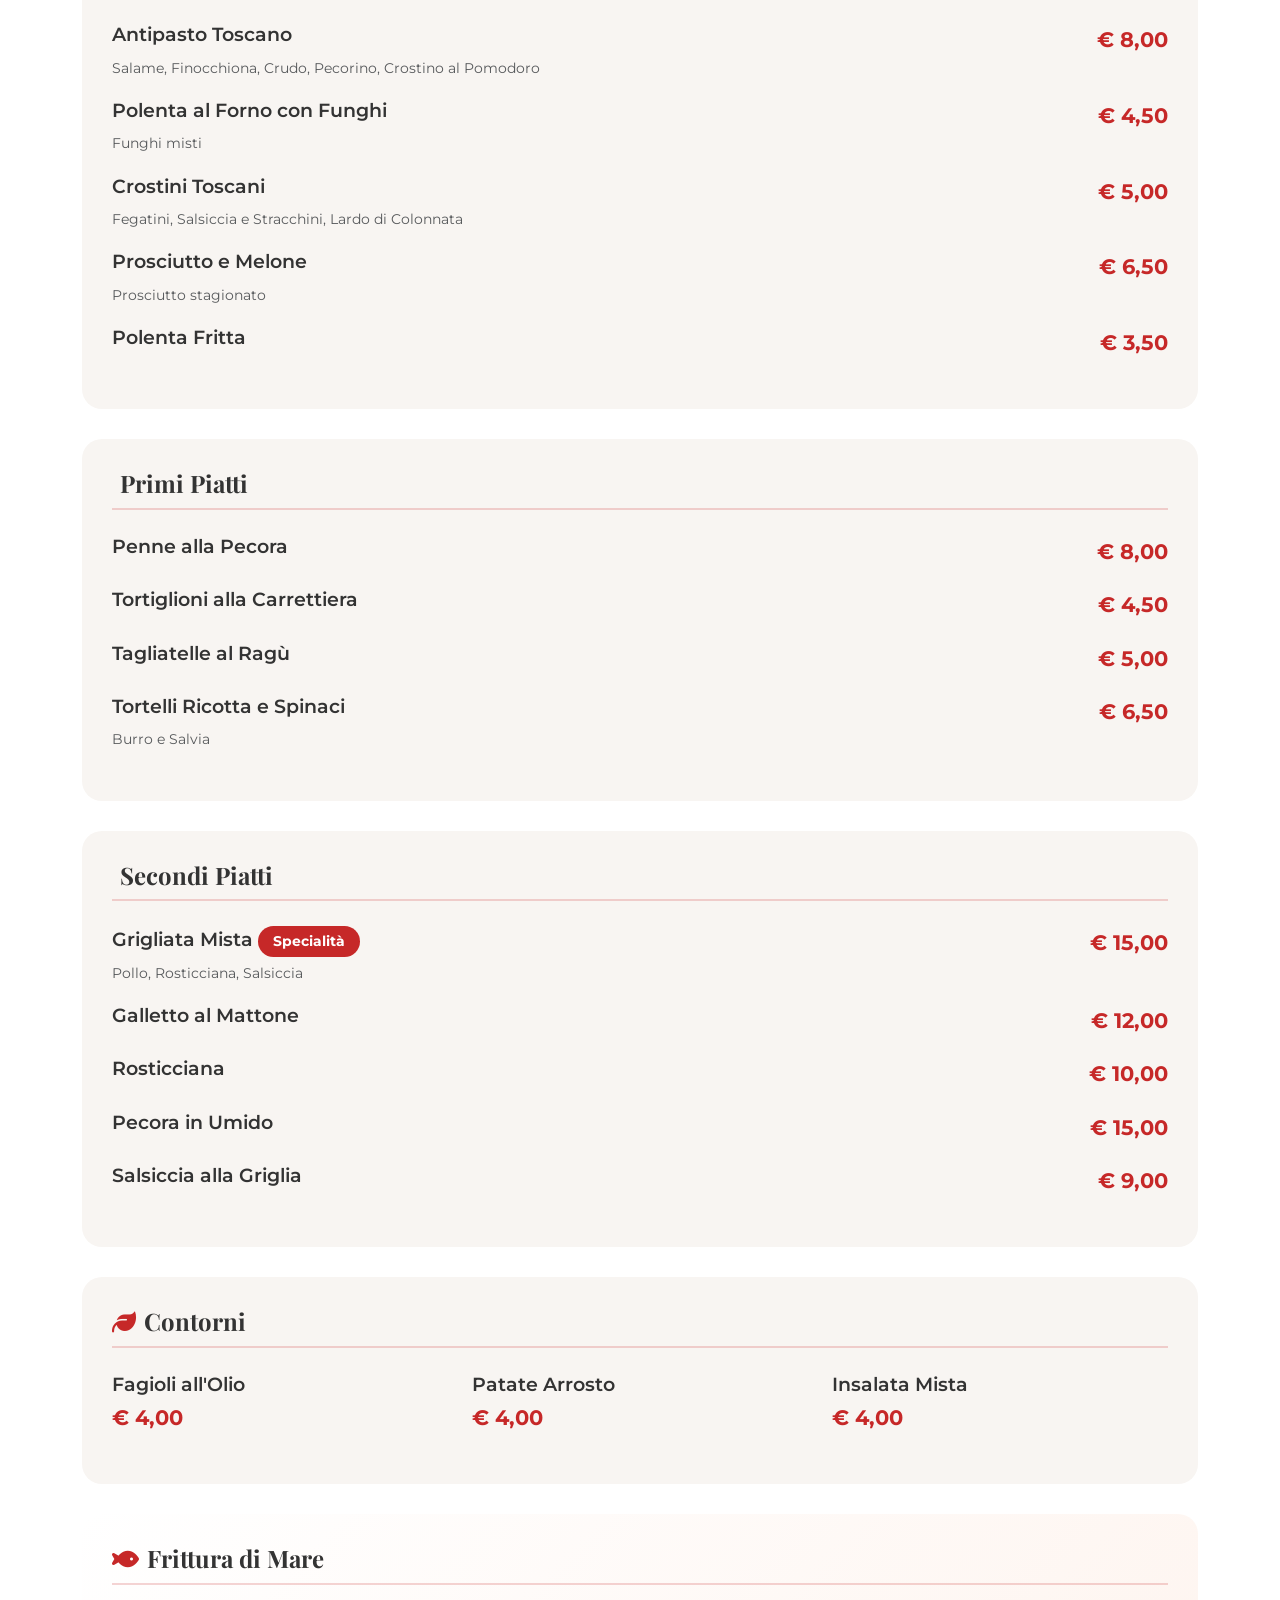
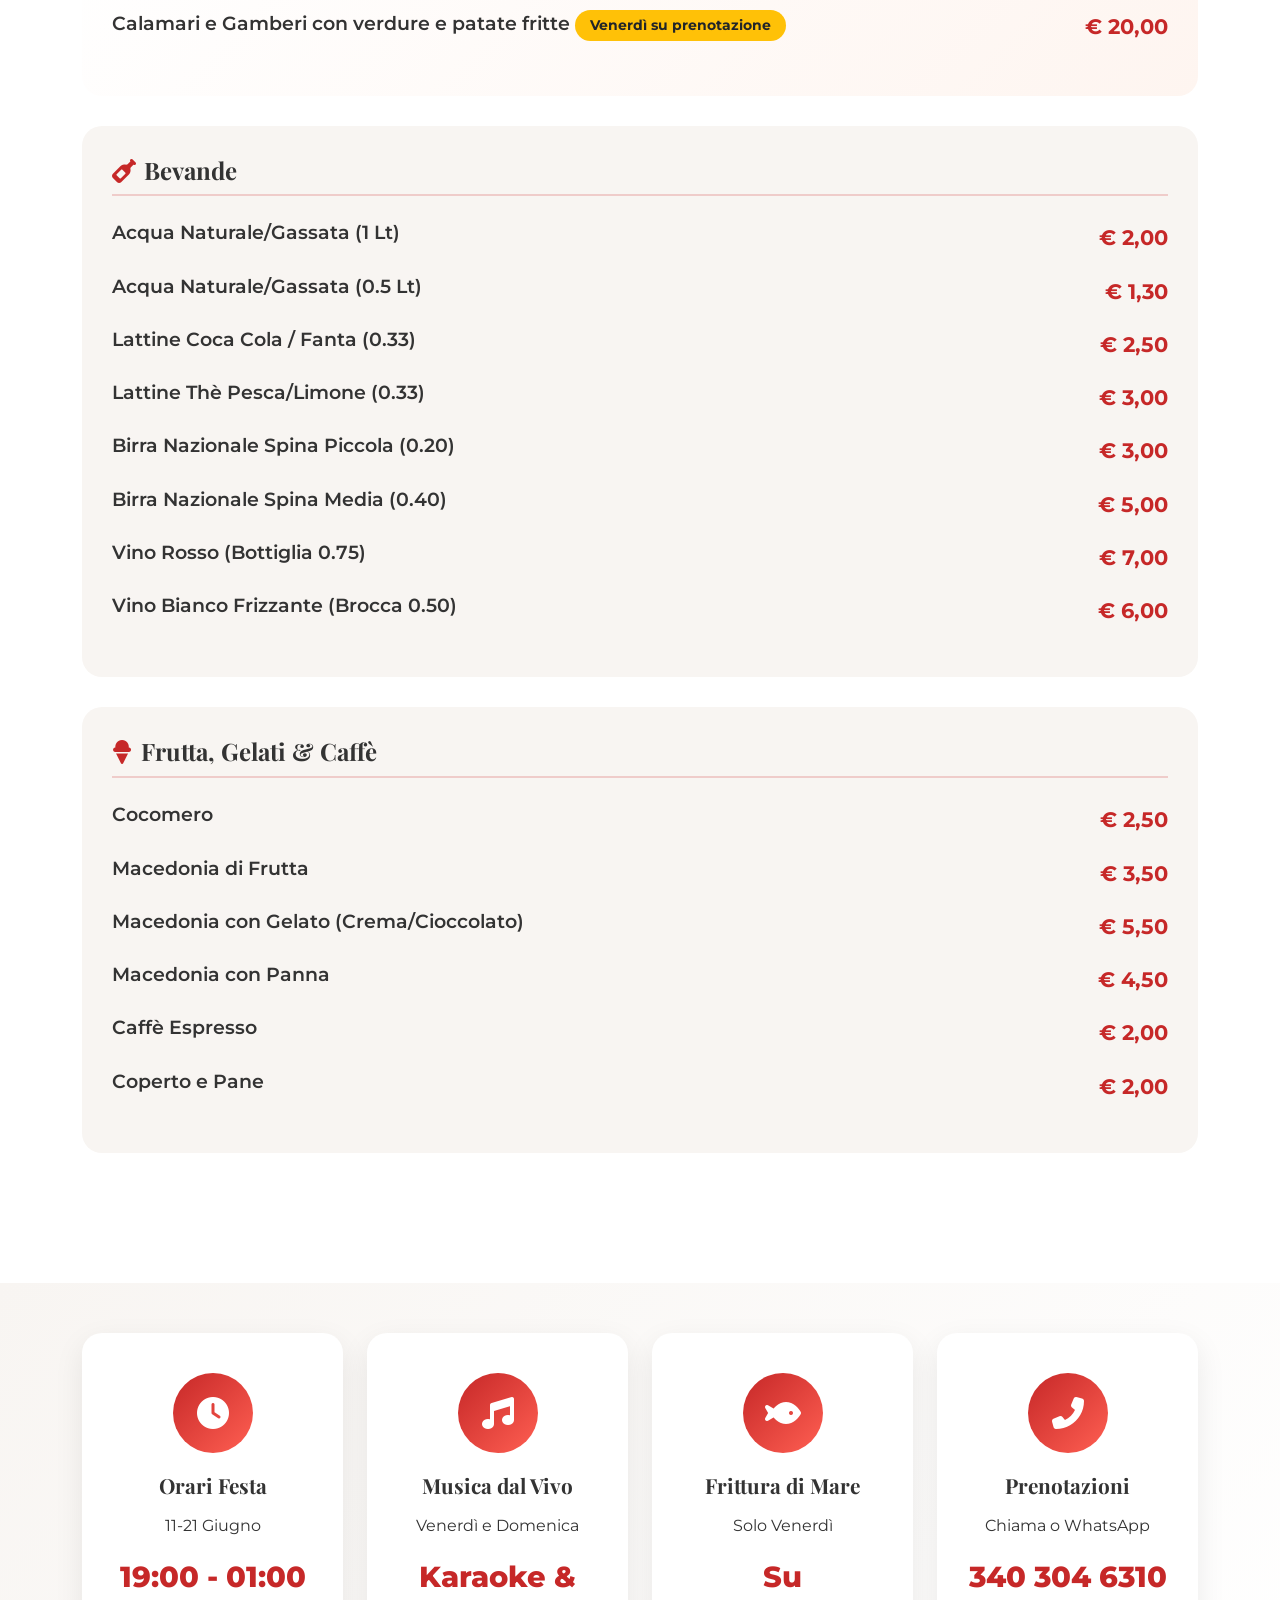
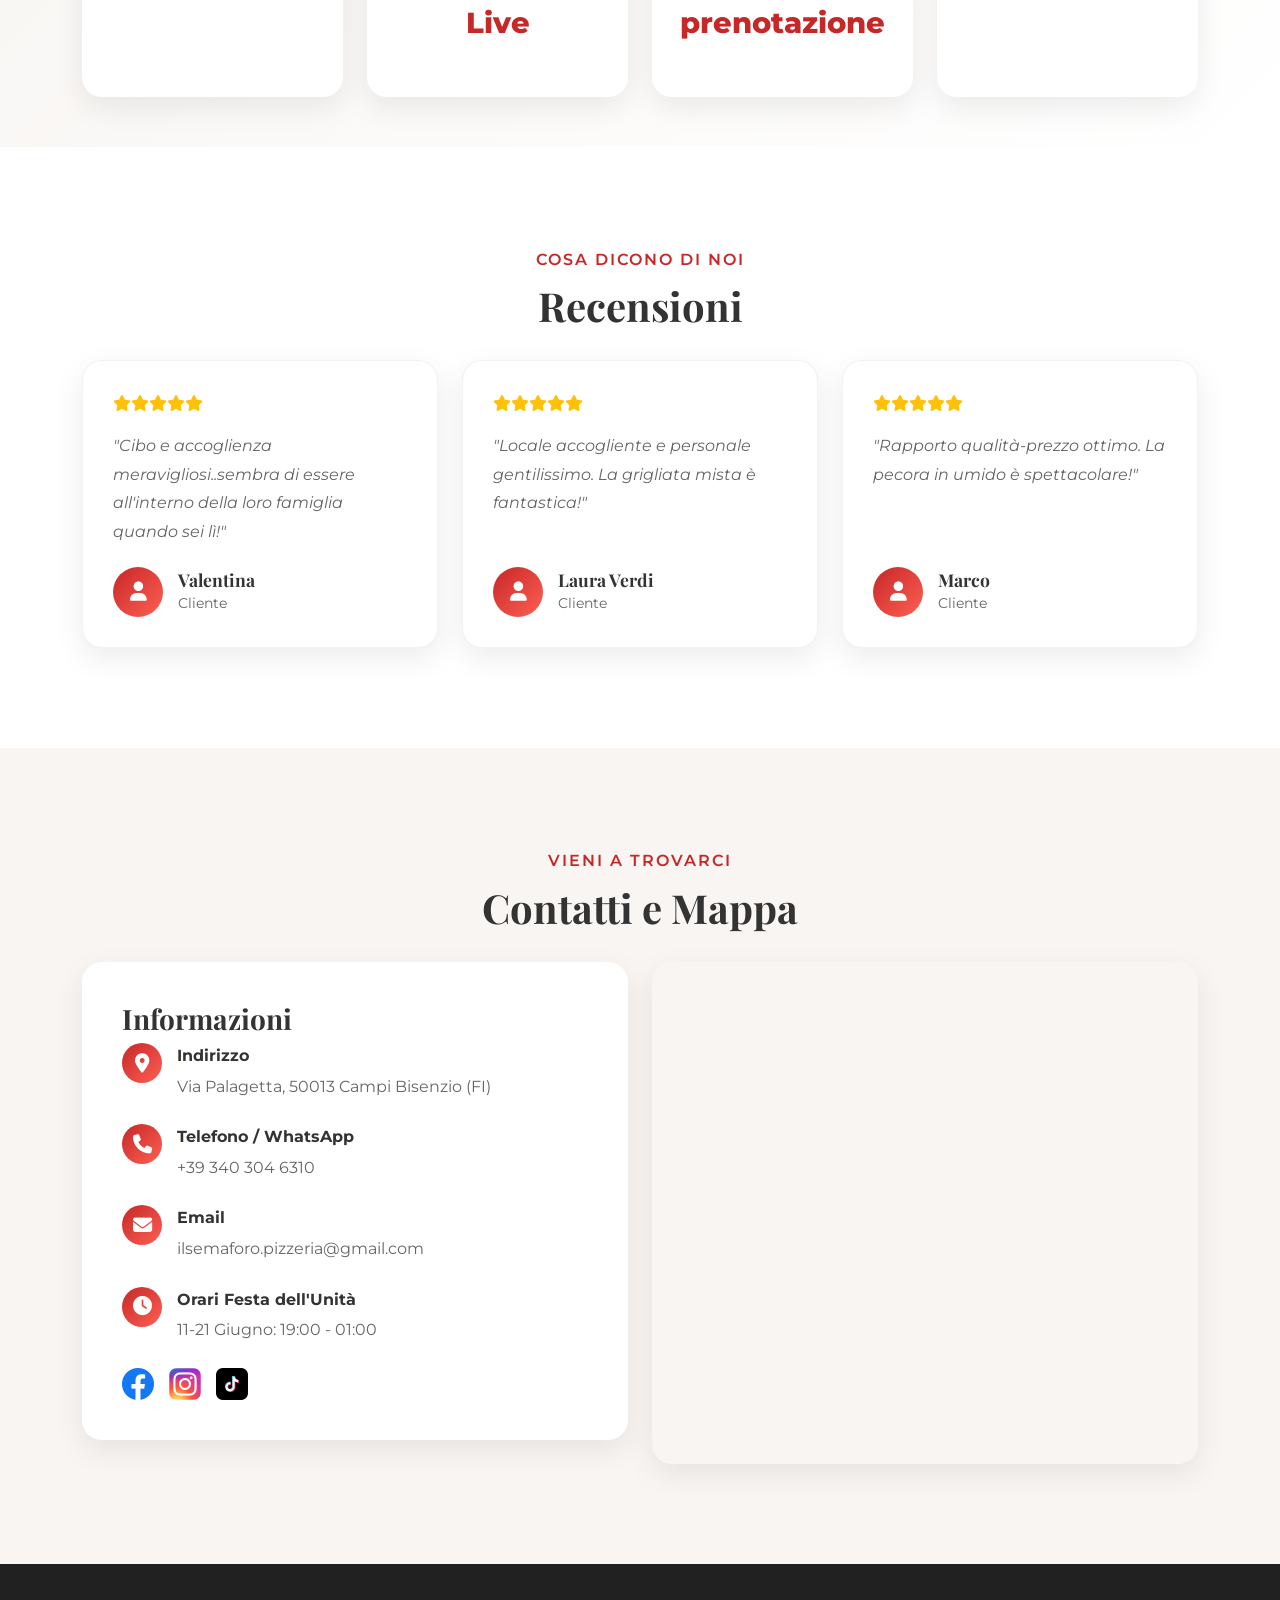
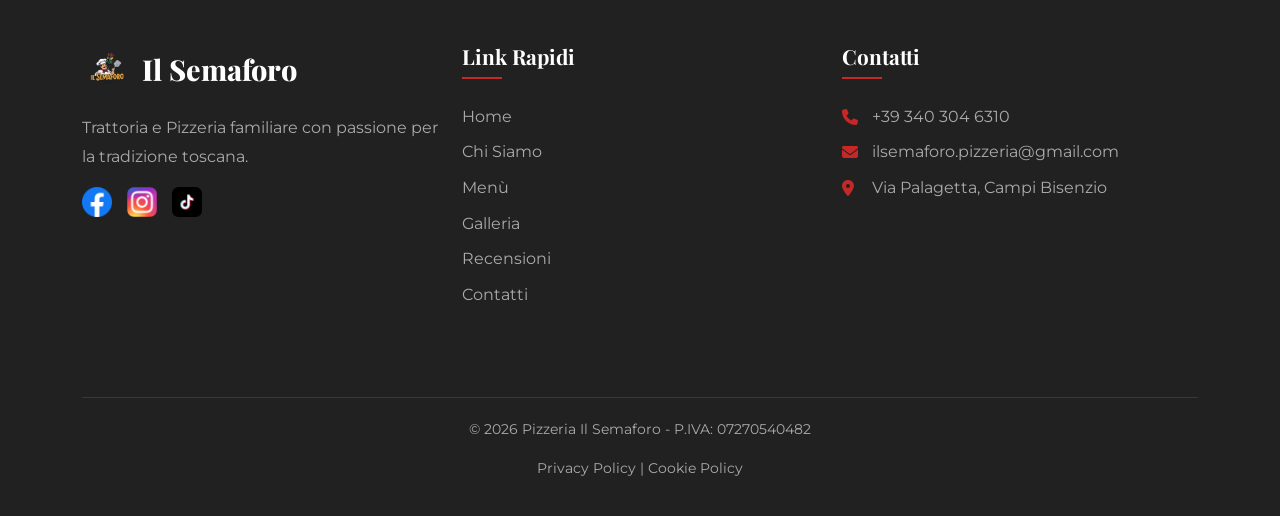
==== commit 8a15bc8b: "Update index.html" ====
--- a/pizzeria-il-semaforo/index.html
+++ b/pizzeria-il-semaforo/index.html
@@ -3,28 +3,44 @@
 <head>
   <meta charset="UTF-8">
   <meta name="viewport" content="width=device-width, initial-scale=1.0">
-  <title>Pizzeria Il Semaforo | Campi Bisenzio</title>
-  <meta name="description" content="Pizzeria tradizionale a Campi Bisenzio. Giro pizza, musica dal vivo e atmosfera familiare.">
+  <title>Pizzeria Il Semaforo | Festa dell'Unità 11-21 Giugno</title>
+  <meta name="description" content="Trattoria e Pizzeria Il Semaforo a Campi Bisenzio. Festa dell'Unità dall'11 al 21 giugno con menù completo e musica dal vivo!">
   
-  <!-- Favicon -->
   <link rel="icon" type="image/x-icon" href="images/logo1.jpg">
+  <link href="https://cdn.jsdelivr.net/npm/bootstrap@5.3.2/dist/css/bootstrap.min.css" rel="stylesheet">
+  <link href="https://cdnjs.cloudflare.com/ajax/libs/font-awesome/6.4.0/css/all.min.css" rel="stylesheet">
+  <link href="https://fonts.googleapis.com/css2?family=Playfair+Display:wght@400;700;800;900&family=Montserrat:wght@300;400;500;600;700;800&display=swap" rel="stylesheet">
+  <link rel="stylesheet" href="css/style.css">
   
-  <!-- Bootstrap CSS -->
-  <link href="https://cdn.jsdelivr.net/npm/bootstrap@5.3.2/dist/css/bootstrap.min.css" rel="stylesheet">
-  
-  <!-- FontAwesome -->
-  <link href="https://cdnjs.cloudflare.com/ajax/libs/font-awesome/6.4.0/css/all.min.css" rel="stylesheet">
-  
-  <!-- Google Fonts -->
-  <link href="https://fonts.googleapis.com/css2?family=Playfair+Display:wght@400;700;800&family=Montserrat:wght@300;400;500;600;700&display=swap" rel="stylesheet">
-  
-  <!-- Custom CSS -->
-  <link rel="stylesheet" href="css/style.css">
+  <style>
+    /* TEMA FESTA DELL'UNITÀ */
+    .festa-top-bar {
+      background: linear-gradient(90deg, #cc0000 0%, #cc0000 33%, #ffffff 33%, #ffffff 66%, #009900 66%, #009900 100%);
+      padding: 10px 0;
+      position: relative;
+      z-index: 1001;
+    }
+    .festa-top-bar .container { text-align: center; color: white; font-weight: 700; text-shadow: 1px 1px 2px rgba(0,0,0,0.3); }
+    .festa-countdown { background: rgba(0,0,0,0.8); display: inline-block; padding: 5px 18px; border-radius: 50px; margin-left: 15px; font-size: 0.85rem; }
+    .event-badge { animation: pulseEvent 1.5s infinite; }
+    @keyframes pulseEvent { 0% { transform: scale(1); box-shadow: 0 0 0 0 rgba(204,0,0,0.7); } 70% { transform: scale(1.05); box-shadow: 0 0 0 10px rgba(204,0,0,0); } 100% { transform: scale(1); box-shadow: 0 0 0 0 rgba(204,0,0,0); } }
+    .menu-festa-card { border-left: 5px solid #cc0000; background: linear-gradient(135deg, #fff8f0, #ffffff); }
+    .special-price { color: #cc0000; font-weight: 800; }
+  </style>
 </head>
 <body>
 
-<!-- Navbar -->
-<nav class="navbar navbar-expand-lg fixed-top">
+<!-- BARRA FESTA DELL'UNITÀ -->
+<div class="festa-top-bar">
+  <div class="container">
+    <i class="fas fa-flag-checkered me-2"></i>
+    <strong>🎉 FESTA DELL'UNITÀ 🎉</strong> 11 - 21 GIUGNO 2026
+    <span class="festa-countdown"><i class="fas fa-hourglass-half"></i> Inizia tra <span id="countdownDays">--</span>g</span>
+  </div>
+</div>
+
+<!-- NAVBAR (modificato top position) -->
+<nav class="navbar navbar-expand-lg fixed-top" style="top: 46px;">
   <div class="container">
     <a class="navbar-brand" href="#" id="home-link">
       <img src="images/logo1.jpg" alt="Logo" class="navbar-logo">
@@ -35,27 +51,15 @@
     </button>
     <div class="collapse navbar-collapse" id="navbarNav">
       <ul class="navbar-nav ms-auto">
-        <li class="nav-item">
-          <a class="nav-link active" href="#" data-page="home">Home</a>
-        </li>
-        <li class="nav-item">
-          <a class="nav-link" href="#" data-page="about">Chi Siamo</a>
-        </li>
-        <li class="nav-item">
-          <a class="nav-link" href="#" data-page="menu">Menù</a>
-        </li>
-        <li class="nav-item">
-          <a class="nav-link" href="#" data-page="gallery">Galleria</a>
-        </li>
-        <li class="nav-item">
-          <a class="nav-link" href="#" data-page="reviews">Recensioni</a>
-        </li>
-        <li class="nav-item">
-          <a class="nav-link" href="#" data-page="contact">Contatti</a>
-        </li>
+        <li class="nav-item"><a class="nav-link active" href="#" data-page="home">Home</a></li>
+        <li class="nav-item"><a class="nav-link" href="#" data-page="about">Chi Siamo</a></li>
+        <li class="nav-item"><a class="nav-link" href="#" data-page="menu">Menù</a></li>
+        <li class="nav-item"><a class="nav-link" href="#" data-page="gallery">Galleria</a></li>
+        <li class="nav-item"><a class="nav-link" href="#" data-page="reviews">Recensioni</a></li>
+        <li class="nav-item"><a class="nav-link" href="#" data-page="contact">Contatti</a></li>
       </ul>
-      <button class="btn btn-primary ms-lg-3" onclick="openBookingModal()">
-        <i class="fas fa-calendar-check me-2"></i>Prenota
+      <button class="btn btn-primary ms-lg-3 event-badge" onclick="openBookingModal()">
+        <i class="fas fa-calendar-check me-2"></i>Prenota per la Festa!
       </button>
     </div>
   </div>
@@ -63,22 +67,27 @@
 
 <!-- MAIN CONTENT -->
 <div id="main-content">
+  
   <!-- HERO SECTION -->
-  <section class="hero-section" id="home">
+  <section class="hero-section" id="home" style="margin-top: 46px;">
     <div class="hero-overlay"></div>
     <div class="container hero-content">
       <div class="row min-vh-100 align-items-center">
         <div class="col-lg-8 text-white">
-          <h1 class="hero-title">Pizzeria <span class="text-primary">Il Semaforo</span></h1>
-          <p class="hero-subtitle">Dal 2024, la passione per la vera pizza italiana a Campi Bisenzio</p>
+          <div style="background: rgba(0,0,0,0.5); padding: 15px; border-radius: 20px; margin-bottom: 20px;">
+            <h3 style="margin:0"><i class="fas fa-calendar-alt me-2"></i>📅 11 - 21 GIUGNO 2026 📅</h3>
+            <p style="margin:5px 0 0">Musica dal vivo | Menù completo tradizionale | Atmosfera di festa</p>
+          </div>
+          <h1 class="hero-title">Festa dell'Unità <span class="text-primary">da Noi!</span></h1>
+          <p class="hero-subtitle">Dall'11 al 21 giugno, ti aspettiamo con il nostro menù completo e tanto divertimento!</p>
           <div class="hero-features">
-            <span><i class="fas fa-pizza-slice me-2"></i>Giro Pizza No Stop</span>
+            <span><i class="fas fa-utensils me-2"></i>Antipasti Toscani</span>
             <span><i class="fas fa-music me-2"></i>Musica dal Vivo</span>
-            <span><i class="fas fa-euro-sign me-2"></i>Menù Fisso 20€</span>
+            <span><i class="fas fa-wine-bottle me-2"></i>Vino della Casa</span>
           </div>
           <div class="hero-buttons mt-4">
             <button class="btn btn-primary btn-lg" onclick="openBookingModal()">
-              <i class="fas fa-calendar-check me-2"></i>Prenota Ora
+              <i class="fas fa-calendar-check me-2"></i>Prenota il tuo tavolo
             </button>
           </div>
         </div>
@@ -91,304 +100,169 @@
     </div>
   </section>
 
-  <!-- SEZIONI HOME -->
   <div id="home-sections">
-    <!-- MENU SECTION -->
+    
+    <!-- BANNER FESTA -->
+    <div class="container mt-4">
+      <div class="row">
+        <div class="col-12">
+          <div class="info-card" style="background: linear-gradient(135deg, #cc000010, #00990010); border: 2px dashed var(--primary);">
+            <i class="fas fa-ticket-alt" style="font-size: 2rem; color: var(--primary);"></i>
+            <h3 class="mt-2">🎟️ FESTA DELL'UNITÀ 🎟️</h3>
+            <p><strong>Tessera associativa:</strong> offerta libera (minimo 5€) - Ricavato in beneficenza</p>
+            <p><strong>📅 11 - 21 GIUGNO 2026 | Orario serale prolungato: 19:00 - 01:00</strong></p>
+          </div>
+        </div>
+      </div>
+    </div>
+
+    <!-- MENÙ COMPLETO (SENZA GIRO PIZZA) -->
     <section class="menu-section" id="menu">
       <div class="container">
-        <div class="section-header text-center">
-          <span class="section-subtitle">Le Nostre Specialità</span>
-          <h2 class="section-title">Il Nostro Menù</h2>
-          <p class="section-description">Sapori autentici, ingredienti selezionati, ricette tradizionali</p>
-        </div>
-        
+        <div class="text-center">
+          <span class="section-subtitle">Il Nostro Menù</span>
+          <h2 class="section-title">Menù Festa dell'Unità</h2>
+          <p class="section-description">Piatti della tradizione toscana, ingredienti freschi e sapori autentici</p>
+        </div>
+
+        <!-- ANTIPASTI -->
+        <div class="menu-category-card">
+          <h3><i class="fas fa-utensils text-primary me-2"></i>Antipasti</h3>
+          <div class="menu-item"><div class="d-flex justify-content-between"><h4>Antipasto Toscano</h4><span class="menu-price">€ 8,00</span></div><p class="text-muted small">Salame, Finocchiona, Crudo, Pecorino, Crostino al Pomodoro</p></div>
+          <div class="menu-item"><div class="d-flex justify-content-between"><h4>Polenta al Forno con Funghi</h4><span class="menu-price">€ 4,50</span></div><p class="text-muted small">Funghi misti</p></div>
+          <div class="menu-item"><div class="d-flex justify-content-between"><h4>Crostini Toscani</h4><span class="menu-price">€ 5,00</span></div><p class="text-muted small">Fegatini, Salsiccia e Stracchini, Lardo di Colonnata</p></div>
+          <div class="menu-item"><div class="d-flex justify-content-between"><h4>Prosciutto e Melone</h4><span class="menu-price">€ 6,50</span></div><p class="text-muted small">Prosciutto stagionato</p></div>
+          <div class="menu-item"><div class="d-flex justify-content-between"><h4>Polenta Fritta</h4><span class="menu-price">€ 3,50</span></div></div>
+        </div>
+
+        <!-- PRIMI -->
+        <div class="menu-category-card">
+          <h3><i class="fas fa-pasta text-primary me-2"></i>Primi Piatti</h3>
+          <div class="menu-item"><div class="d-flex justify-content-between"><h4>Penne alla Pecora</h4><span class="menu-price">€ 8,00</span></div></div>
+          <div class="menu-item"><div class="d-flex justify-content-between"><h4>Tortiglioni alla Carrettiera</h4><span class="menu-price">€ 4,50</span></div></div>
+          <div class="menu-item"><div class="d-flex justify-content-between"><h4>Tagliatelle al Ragù</h4><span class="menu-price">€ 5,00</span></div></div>
+          <div class="menu-item"><div class="d-flex justify-content-between"><h4>Tortelli Ricotta e Spinaci</h4><span class="menu-price">€ 6,50</span></div><p class="text-muted small">Burro e Salvia</p></div>
+        </div>
+
+        <!-- SECONDI -->
+        <div class="menu-category-card">
+          <h3><i class="fas fa-grill text-primary me-2"></i>Secondi Piatti</h3>
+          <div class="menu-item"><div class="d-flex justify-content-between"><h4>Grigliata Mista <span class="badge bg-primary">Specialità</span></h4><span class="menu-price">€ 15,00</span></div><p class="text-muted small">Pollo, Rosticciana, Salsiccia</p></div>
+          <div class="menu-item"><div class="d-flex justify-content-between"><h4>Galletto al Mattone</h4><span class="menu-price">€ 12,00</span></div></div>
+          <div class="menu-item"><div class="d-flex justify-content-between"><h4>Rosticciana</h4><span class="menu-price">€ 10,00</span></div></div>
+          <div class="menu-item"><div class="d-flex justify-content-between"><h4>Pecora in Umido</h4><span class="menu-price">€ 15,00</span></div></div>
+          <div class="menu-item"><div class="d-flex justify-content-between"><h4>Salsiccia alla Griglia</h4><span class="menu-price">€ 9,00</span></div></div>
+        </div>
+
+        <!-- CONTORNI -->
+        <div class="menu-category-card">
+          <h3><i class="fas fa-leaf text-primary me-2"></i>Contorni</h3>
+          <div class="row">
+            <div class="col-4"><div class="menu-item"><h4>Fagioli all'Olio</h4><span class="menu-price">€ 4,00</span></div></div>
+            <div class="col-4"><div class="menu-item"><h4>Patate Arrosto</h4><span class="menu-price">€ 4,00</span></div></div>
+            <div class="col-4"><div class="menu-item"><h4>Insalata Mista</h4><span class="menu-price">€ 4,00</span></div></div>
+          </div>
+        </div>
+
+        <!-- FRITTURA MARE -->
+        <div class="menu-category-card" style="background: linear-gradient(135deg, #fff, #fef5f0);">
+          <h3><i class="fas fa-fish text-primary me-2"></i>Frittura di Mare</h3>
+          <div class="menu-item"><div class="d-flex justify-content-between"><h4>Calamari e Gamberi con verdure e patate fritte <span class="badge bg-warning text-dark">Venerdì su prenotazione</span></h4><span class="menu-price">€ 20,00</span></div></div>
+        </div>
+
+        <!-- BEVANDE -->
+        <div class="menu-category-card">
+          <h3><i class="fas fa-wine-bottle text-primary me-2"></i>Bevande</h3>
+          <div class="menu-item"><div class="d-flex justify-content-between"><h4>Acqua Naturale/Gassata (1 Lt)</h4><span class="menu-price">€ 2,00</span></div></div>
+          <div class="menu-item"><div class="d-flex justify-content-between"><h4>Acqua Naturale/Gassata (0.5 Lt)</h4><span class="menu-price">€ 1,30</span></div></div>
+          <div class="menu-item"><div class="d-flex justify-content-between"><h4>Lattine Coca Cola / Fanta (0.33)</h4><span class="menu-price">€ 2,50</span></div></div>
+          <div class="menu-item"><div class="d-flex justify-content-between"><h4>Lattine Thè Pesca/Limone (0.33)</h4><span class="menu-price">€ 3,00</span></div></div>
+          <div class="menu-item"><div class="d-flex justify-content-between"><h4>Birra Nazionale Spina Piccola (0.20)</h4><span class="menu-price">€ 3,00</span></div></div>
+          <div class="menu-item"><div class="d-flex justify-content-between"><h4>Birra Nazionale Spina Media (0.40)</h4><span class="menu-price">€ 5,00</span></div></div>
+          <div class="menu-item"><div class="d-flex justify-content-between"><h4>Vino Rosso (Bottiglia 0.75)</h4><span class="menu-price">€ 7,00</span></div></div>
+          <div class="menu-item"><div class="d-flex justify-content-between"><h4>Vino Bianco Frizzante (Brocca 0.50)</h4><span class="menu-price">€ 6,00</span></div></div>
+        </div>
+
+        <!-- DOLCI E CAFFÈ -->
+        <div class="menu-category-card">
+          <h3><i class="fas fa-ice-cream text-primary me-2"></i>Frutta, Gelati & Caffè</h3>
+          <div class="menu-item"><div class="d-flex justify-content-between"><h4>Cocomero</h4><span class="menu-price">€ 2,50</span></div></div>
+          <div class="menu-item"><div class="d-flex justify-content-between"><h4>Macedonia di Frutta</h4><span class="menu-price">€ 3,50</span></div></div>
+          <div class="menu-item"><div class="d-flex justify-content-between"><h4>Macedonia con Gelato (Crema/Cioccolato)</h4><span class="menu-price">€ 5,50</span></div></div>
+          <div class="menu-item"><div class="d-flex justify-content-between"><h4>Macedonia con Panna</h4><span class="menu-price">€ 4,50</span></div></div>
+          <div class="menu-item"><div class="d-flex justify-content-between"><h4>Caffè Espresso</h4><span class="menu-price">€ 2,00</span></div></div>
+          <div class="menu-item"><div class="d-flex justify-content-between"><h4>Coperto e Pane</h4><span class="menu-price">€ 2,00</span></div></div>
+        </div>
+      </div>
+    </section>
+
+    <!-- INFO CARDS AGGIORNATE -->
+    <section class="info-section">
+      <div class="container">
         <div class="row">
-          <div class="col-lg-6">
-            <div class="menu-category-card">
-              <h3><i class="fas fa-utensils me-2 text-primary"></i>Antipasti</h3>
-              <div class="menu-item">
-                <div class="menu-item-info">
-                  <h4>Antipasto della Casa</h4>
-                  <p>Selezione di salumi toscani, schiacciata calda, verdure sott'olio</p>
-                </div>
-              </div>
-            </div>
-            
-            <div class="menu-category-card">
-              <h3><i class="fas fa-pizza-slice me-2 text-primary"></i>Pizze</h3>
-              <div class="menu-item">
-                <div class="menu-item-info">
-                  <h4>Giro Pizza No Stop</h4>
-                  <p>Un viaggio attraverso i sapori della tradizione. Richiedi i gusti e crea la tua selezione</p>
-                </div>
-              </div>
-              <div class="menu-badge">
-                <span class="badge bg-primary">A volontà</span>
-              </div>
-            </div>
-          </div>
-          
-          <div class="col-lg-6">
-            <div class="menu-category-card">
-              <h3><i class="fas fa-cake me-2 text-primary"></i>Dolci</h3>
-              <div class="menu-item">
-                <div class="d-flex justify-content-between align-items-center">
-                  <h4>Tiramisù Classico</h4>
-                  <span class="menu-price">€ 3,00</span>
-                </div>
-              </div>
-              <div class="menu-item">
-                <div class="d-flex justify-content-between align-items-center">
-                  <h4>Panna Cotta ai Frutti di Bosco</h4>
-                  <span class="menu-price">€ 3,00</span>
-                </div>
-              </div>
-              <div class="menu-item">
-                <div class="d-flex justify-content-between align-items-center">
-                  <h4>Torta della Nonna</h4>
-                  <span class="menu-price">€ 3,00</span>
-                </div>
-              </div>
-              <div class="menu-item">
-                <div class="d-flex justify-content-between align-items-center">
-                  <h4>Cheesecake ai Frutti di Bosco</h4>
-                  <span class="menu-price">€ 3,00</span>
-                </div>
-              </div>
-              <div class="menu-item">
-                <div class="d-flex justify-content-between align-items-center">
-                  <h4>Sorbetto al Limone</h4>
-                  <span class="menu-price">€ 3,00</span>
-                </div>
-              </div>
-            </div>
-            
-            <div class="menu-category-card">
-              <h3><i class="fas fa-wine-bottle me-2 text-primary"></i>Bevande</h3>
-              <div class="menu-item">
-                <div class="d-flex justify-content-between align-items-center">
-                  <h4>Bibite (33cl)</h4>
-                  <span class="menu-price">Incluse*</span>
-                </div>
-                <p class="text-muted small">Coca-Cola, Fanta, Sprite, Acqua</p>
-              </div>
-              <p class="menu-note mt-3">
-                <i class="fas fa-info-circle text-primary me-1"></i>
-                *Nel menù fisso è inclusa 1 bibita piccola a persona
-              </p>
-            </div>
-          </div>
-        </div>
-      </div>
-    </section>
-
-    <!-- RECENSIONI SECTION - MIGLIORATA -->
+          <div class="col-md-6 col-lg-3"><div class="info-card"><div class="info-icon"><i class="fas fa-clock"></i></div><h3>Orari Festa</h3><p>11-21 Giugno</p><p class="info-highlight">19:00 - 01:00</p></div></div>
+          <div class="col-md-6 col-lg-3"><div class="info-card"><div class="info-icon"><i class="fas fa-music"></i></div><h3>Musica dal Vivo</h3><p>Venerdì e Domenica</p><p class="info-highlight">Karaoke & Live</p></div></div>
+          <div class="col-md-6 col-lg-3"><div class="info-card"><div class="info-icon"><i class="fas fa-fish"></i></div><h3>Frittura di Mare</h3><p>Solo Venerdì</p><p class="info-highlight">Su prenotazione</p></div></div>
+          <div class="col-md-6 col-lg-3"><div class="info-card"><div class="info-icon"><i class="fas fa-phone-alt"></i></div><h3>Prenotazioni</h3><p>Chiama o WhatsApp</p><p class="info-highlight">340 304 6310</p></div></div>
+        </div>
+      </div>
+    </section>
+
+    <!-- RECENSIONI (IDENTICHE) -->
     <section class="testimonials-section" id="reviews">
       <div class="container">
-        <div class="section-header text-center">
-          <span class="section-subtitle">Cosa Dicono di Noi</span>
-          <h2 class="section-title">Recensioni</h2>
-          <p class="section-description">Le opinioni dei nostri clienti</p>
-        </div>
-        
+        <div class="text-center"><span class="section-subtitle">Cosa Dicono di Noi</span><h2 class="section-title">Recensioni</h2></div>
         <div class="row g-4">
-          <div class="col-md-4">
-            <div class="testimonial-card">
-              <div class="testimonial-rating">
-                <i class="fas fa-star"></i><i class="fas fa-star"></i><i class="fas fa-star"></i><i class="fas fa-star"></i><i class="fas fa-star"></i>
-              </div>
-              <p class="testimonial-text">"Cibo e accoglienza meravigliosi..sembra di essere all'interno della loro famiglia quando sei lì.. Un ultimo dell'anno strepitoso!"</p>
-              <div class="testimonial-author">
-                <div class="author-avatar"><i class="fas fa-user"></i></div>
-                <div>
-                  <h5>Valentina</h5>
-                  <span>Cliente</span>
-                </div>
-              </div>
-            </div>
-          </div>
-          
-          <div class="col-md-4">
-            <div class="testimonial-card">
-              <div class="testimonial-rating">
-                <i class="fas fa-star"></i><i class="fas fa-star"></i><i class="fas fa-star"></i><i class="fas fa-star"></i><i class="fas fa-star"></i>
-              </div>
-              <p class="testimonial-text">"Pizzeria davvero interessante, soprattutto per il rapporto qualità-prezzo. Con 20€ menù completo con antipasto e pizza a volontà, ormai raro!"</p>
-              <div class="testimonial-author">
-                <div class="author-avatar"><i class="fas fa-user"></i></div>
-                <div>
-                  <h5>Yuran</h5>
-                  <span>Cliente</span>
-                </div>
-              </div>
-            </div>
-          </div>
-          
-          <div class="col-md-4">
-            <div class="testimonial-card">
-              <div class="testimonial-rating">
-                <i class="fas fa-star"></i><i class="fas fa-star"></i><i class="fas fa-star"></i><i class="fas fa-star"></i><i class="fas fa-star"></i>
-              </div>
-              <p class="testimonial-text">"Locale accogliente e personale gentilissimo. La pizza è davvero top e il rapporto qualità-prezzo è ottimo. Consigliatissimo!"</p>
-              <div class="testimonial-author">
-                <div class="author-avatar"><i class="fas fa-user"></i></div>
-                <div>
-                  <h5>Laura Verdi</h5>
-                  <span>Cliente</span>
-                </div>
-              </div>
-            </div>
-          </div>
-        </div>
-      </div>
-    </section>
-
-    <!-- CONTATTI SECTION -->
+          <div class="col-md-4"><div class="testimonial-card"><div class="testimonial-rating"><i class="fas fa-star"></i><i class="fas fa-star"></i><i class="fas fa-star"></i><i class="fas fa-star"></i><i class="fas fa-star"></i></div><p class="testimonial-text">"Cibo e accoglienza meravigliosi..sembra di essere all'interno della loro famiglia quando sei lì!"</p><div class="testimonial-author"><div class="author-avatar"><i class="fas fa-user"></i></div><div><h5>Valentina</h5><span>Cliente</span></div></div></div></div>
+          <div class="col-md-4"><div class="testimonial-card"><div class="testimonial-rating"><i class="fas fa-star"></i><i class="fas fa-star"></i><i class="fas fa-star"></i><i class="fas fa-star"></i><i class="fas fa-star"></i></div><p class="testimonial-text">"Locale accogliente e personale gentilissimo. La grigliata mista è fantastica!"</p><div class="testimonial-author"><div class="author-avatar"><i class="fas fa-user"></i></div><div><h5>Laura Verdi</h5><span>Cliente</span></div></div></div></div>
+          <div class="col-md-4"><div class="testimonial-card"><div class="testimonial-rating"><i class="fas fa-star"></i><i class="fas fa-star"></i><i class="fas fa-star"></i><i class="fas fa-star"></i><i class="fas fa-star"></i></div><p class="testimonial-text">"Rapporto qualità-prezzo ottimo. La pecora in umido è spettacolare!"</p><div class="testimonial-author"><div class="author-avatar"><i class="fas fa-user"></i></div><div><h5>Marco</h5><span>Cliente</span></div></div></div></div>
+        </div>
+      </div>
+    </section>
+
+    <!-- CONTATTI (IDENTICI) -->
     <section class="contact-section" id="contact">
       <div class="container">
-        <div class="section-header text-center">
-          <span class="section-subtitle">Vieni a Trovarci</span>
-          <h2 class="section-title">Contatti e Mappa</h2>
-          <p class="section-description">Siamo a Campi Bisenzio, ti aspettiamo!</p>
-        </div>
-        
+        <div class="text-center"><span class="section-subtitle">Vieni a Trovarci</span><h2 class="section-title">Contatti e Mappa</h2></div>
         <div class="row">
-          <div class="col-lg-6 mb-4 mb-lg-0">
-            <div class="contact-info-card">
-              <h3>Informazioni</h3>
-              <ul class="contact-list">
-                <li>
-                  <i class="fas fa-map-marker-alt"></i>
-                  <div><strong>Indirizzo</strong><p>Via Palagetta, 50013 Campi Bisenzio (FI)</p></div>
-                </li>
-                <li>
-                  <i class="fas fa-phone"></i>
-                  <div><strong>Telefono / WhatsApp</strong><p>+39 340 304 6310</p></div>
-                </li>
-                <li>
-                  <i class="fas fa-envelope"></i>
-                  <div><strong>Email</strong><p>ilsemaforo.pizzeria@gmail.com</p></div>
-                </li>
-                <li>
-                  <i class="fas fa-clock"></i>
-                  <div><strong>Orari</strong><p>Giovedì - Domenica: 19:00 - 23:00</p></div>
-                </li>
-              </ul>
-              
-              <div class="social-links mt-4">
-                <a href="https://www.facebook.com/share/1C1YCfUDes/" target="_blank" class="social-link">
-                  <img src="images/facebook-logo.png" alt="Facebook">
-                </a>
-                <a href="https://www.instagram.com/pizzeriailsemaforo?igsh=YWFvbTQyb2NyZmo=" target="_blank" class="social-link">
-                  <img src="images/Instagram-logo.png" alt="Instagram">
-                </a>
-                <a href="https://www.tiktok.com/@ilsemaforopizzeria?_t=ZN-8yBpSv8H5JG&_r=1" target="_blank" class="social-link">
-                  <img src="images/tiktok-logo.png" alt="TikTok">
-                </a>
-              </div>
-            </div>
-          </div>
-          
-          <div class="col-lg-6">
-            <div class="map-container">
-              <iframe 
-                src="https://www.google.com/maps/embed?pb=!1m18!1m12!1m3!1d1462.4312215232844!2d11.1203234!3d43.8093687!2m3!1f0!2f0!3f0!3m2!1i1024!2i768!4f13.1!3m3!1m2!1s0x132a59b7d8859209%3A0x98788d2f085c6016!2sPizzeria%20Il%20Semaforo!5e0!3m2!1sit!2sit!4v1695151262428!5m2!1sit!2sit" 
-                allowfullscreen="" 
-                loading="lazy">
-              </iframe>
-            </div>
-          </div>
+          <div class="col-lg-6 mb-4"><div class="contact-info-card"><h3>Informazioni</h3><ul class="contact-list"><li><i class="fas fa-map-marker-alt"></i><div><strong>Indirizzo</strong><p>Via Palagetta, 50013 Campi Bisenzio (FI)</p></div></li><li><i class="fas fa-phone"></i><div><strong>Telefono / WhatsApp</strong><p>+39 340 304 6310</p></div></li><li><i class="fas fa-envelope"></i><div><strong>Email</strong><p>ilsemaforo.pizzeria@gmail.com</p></div></li><li><i class="fas fa-clock"></i><div><strong>Orari Festa dell'Unità</strong><p>11-21 Giugno: 19:00 - 01:00</p></div></li></ul><div class="social-links"><a href="https://www.facebook.com/share/1C1YCfUDes/" target="_blank"><img src="images/facebook-logo.png" width="32"></a><a href="https://www.instagram.com/pizzeriailsemaforo" target="_blank"><img src="images/Instagram-logo.png" width="32"></a><a href="https://www.tiktok.com/@ilsemaforopizzeria" target="_blank"><img src="images/tiktok-logo.png" width="32"></a></div></div></div>
+          <div class="col-lg-6"><div class="map-container"><iframe src="https://www.google.com/maps/embed?pb=!1m18!1m12!1m3!1d1462.4312215232844!2d11.1203234!3d43.8093687!2m3!1f0!2f0!3f0!3m2!1i1024!2i768!4f13.1!3m3!1m2!1s0x132a59b7d8859209%3A0x98788d2f085c6016!2sPizzeria%20Il%20Semaforo!5e0!3m2!1sit!2sit!4v1695151262428!5m2!1sit!2sit" allowfullscreen="" loading="lazy"></iframe></div></div>
         </div>
       </div>
     </section>
   </div>
 </div>
 
-<!-- Footer -->
+<!-- FOOTER (IDENTICO) -->
 <footer class="footer">
   <div class="container">
     <div class="row">
-      <div class="col-lg-4 mb-4 mb-lg-0">
-        <div class="footer-logo">
-          <img src="images/logo1.jpg" alt="Logo">
-          <span>Il Semaforo</span>
-        </div>
-        <p class="footer-text">Pizzeria familiare con passione per la tradizione italiana. Giro pizza, musica dal vivo e atmosfera accogliente.</p>
-        <div class="social-links mt-3">
-          <a href="https://www.facebook.com/share/1C1YCfUDes/" target="_blank" class="social-link">
-            <img src="images/facebook-logo.png" alt="Facebook">
-          </a>
-          <a href="https://www.instagram.com/pizzeriailsemaforo?igsh=YWFvbTQyb2NyZmo=" target="_blank" class="social-link">
-            <img src="images/Instagram-logo.png" alt="Instagram">
-          </a>
-          <a href="https://www.tiktok.com/@ilsemaforopizzeria?_t=ZN-8yBpSv8H5JG&_r=1" target="_blank" class="social-link">
-            <img src="images/tiktok-logo.png" alt="TikTok">
-          </a>
-        </div>
-      </div>
-      
-      <div class="col-lg-4 mb-4 mb-lg-0">
-        <h4 class="footer-title">Link Rapidi</h4>
-        <ul class="footer-links">
-          <li><a href="#" data-page="home">Home</a></li>
-          <li><a href="#" data-page="about">Chi Siamo</a></li>
-          <li><a href="#" data-page="menu">Menù</a></li>
-          <li><a href="#" data-page="gallery">Galleria</a></li>
-          <li><a href="#" data-page="reviews">Recensioni</a></li>
-          <li><a href="#" data-page="contact">Contatti</a></li>
-        </ul>
-      </div>
-      
-      <div class="col-lg-4">
-        <h4 class="footer-title">Contatti</h4>
-        <ul class="footer-contact">
-          <li><i class="fas fa-phone"></i> +39 340 304 6310</li>
-          <li><i class="fas fa-envelope"></i> ilsemaforo.pizzeria@gmail.com</li>
-          <li><i class="fas fa-map-marker-alt"></i> Via Palagetta, Campi Bisenzio</li>
-        </ul>
-      </div>
-    </div>
-    
-    <div class="footer-bottom">
-      <p>&copy; 2026 Pizzeria Il Semaforo - P.IVA: 07270540482</p>
-      <p>
-        <a href="#">Privacy Policy</a> | 
-        <a href="#">Cookie Policy</a>
-      </p>
-    </div>
+      <div class="col-lg-4 mb-4"><div class="footer-logo"><img src="images/logo1.jpg" alt="Logo"><span>Il Semaforo</span></div><p class="footer-text">Trattoria e Pizzeria familiare con passione per la tradizione toscana.</p><div class="social-links"><a href="https://www.facebook.com/share/1C1YCfUDes/" target="_blank"><img src="images/facebook-logo.png" width="30"></a><a href="https://www.instagram.com/pizzeriailsemaforo" target="_blank"><img src="images/Instagram-logo.png" width="30"></a><a href="https://www.tiktok.com/@ilsemaforopizzeria" target="_blank"><img src="images/tiktok-logo.png" width="30"></a></div></div>
+      <div class="col-lg-4 mb-4"><h4 class="footer-title">Link Rapidi</h4><ul class="footer-links"><li><a href="#" data-page="home">Home</a></li><li><a href="#" data-page="about">Chi Siamo</a></li><li><a href="#" data-page="menu">Menù</a></li><li><a href="#" data-page="gallery">Galleria</a></li><li><a href="#" data-page="reviews">Recensioni</a></li><li><a href="#" data-page="contact">Contatti</a></li></ul></div>
+      <div class="col-lg-4"><h4 class="footer-title">Contatti</h4><ul class="footer-contact"><li><i class="fas fa-phone"></i> +39 340 304 6310</li><li><i class="fas fa-envelope"></i> ilsemaforo.pizzeria@gmail.com</li><li><i class="fas fa-map-marker-alt"></i> Via Palagetta, Campi Bisenzio</li></ul></div>
+    </div>
+    <div class="footer-bottom"><p>&copy; 2026 Pizzeria Il Semaforo - P.IVA: 07270540482</p><p><a href="#">Privacy Policy</a> | <a href="#">Cookie Policy</a></p></div>
   </div>
 </footer>
 
-<!-- WhatsApp Button -->
-<a href="https://wa.me/393403046310?text=Ciao!%20Vorrei%20prenotare%20un%20tavolo" 
-   class="whatsapp-float" 
-   target="_blank">
-  <i class="fab fa-whatsapp"></i>
-</a>
-
-<!-- Modale di Prenotazione -->
-<div class="modal-overlay" id="bookingModal">
-  <div class="modal-content">
-    <div class="modal-header">
-      <h3><i class="fas fa-calendar-check me-2"></i>Prenota il tuo Tavolo</h3>
-      <button class="close-btn" onclick="closeBookingModal()">&times;</button>
-    </div>
-    <div class="modal-body">
-      <iframe src="https://docs.google.com/forms/d/e/1FAIpQLSfYLNlWhnFGSMxE7Sfzd-KNLvZm51Ro5aCQT3okDZD2yP6OHA/viewform?usp=dialog" 
-              class="google-form-frame"
-              frameborder="0"
-              title="Modulo di prenotazione">
-      </iframe>
-      <div class="form-badges">
-        <span class="badge"><i class="fas fa-clock me-1"></i>Aperti Gio-Dom 19:00-23:00</span>
-        <span class="badge"><i class="fas fa-shield-alt me-1"></i>Dati protetti</span>
-      </div>
-    </div>
-  </div>
-</div>
-
-<!-- Scripts -->
+<!-- WHATSAPP -->
+<a href="https://wa.me/393403046310?text=Ciao!%20Vorrei%20prenotare%20per%20la%20Festa%20dell'Unit%C3%A0" class="whatsapp-float" target="_blank"><i class="fab fa-whatsapp"></i></a>
+
+<!-- MODALE PRENOTAZIONE -->
+<div class="modal-overlay" id="bookingModal"><div class="modal-content"><div class="modal-header"><h3><i class="fas fa-calendar-check me-2"></i>Prenota per la Festa dell'Unità</h3><button class="close-btn" onclick="closeBookingModal()">&times;</button></div><div class="modal-body"><iframe src="https://docs.google.com/forms/d/e/1FAIpQLSfYLNlWhnFGSMxE7Sfzd-KNLvZm51Ro5aCQT3okDZD2yP6OHA/viewform?usp=dialog" class="google-form-frame" frameborder="0"></iframe><div class="form-badges"><span class="badge"><i class="fas fa-clock me-1"></i>Orario Festa: 19:00-01:00</span><span class="badge"><i class="fas fa-ticket-alt me-1"></i>Offerta solidale</span></div></div></div></div>
+
 <script src="https://cdn.jsdelivr.net/npm/bootstrap@5.3.2/dist/js/bootstrap.bundle.min.js"></script>
 <script src="js/main.js"></script>
+<script>
+  function updateCountdown() {
+    const startDate = new Date(2026, 5, 11);
+    const now = new Date();
+    const diff = startDate - now;
+    if (diff > 0) document.getElementById('countdownDays').textContent = Math.floor(diff / (1000 * 60 * 60 * 24));
+    else document.querySelector('.festa-countdown').innerHTML = '<i class="fas fa-music"></i> IN CORSO! 🎉';
+  }
+  updateCountdown();
+  setInterval(updateCountdown, 86400000);
+</script>
 </body>
-</html>+</html>
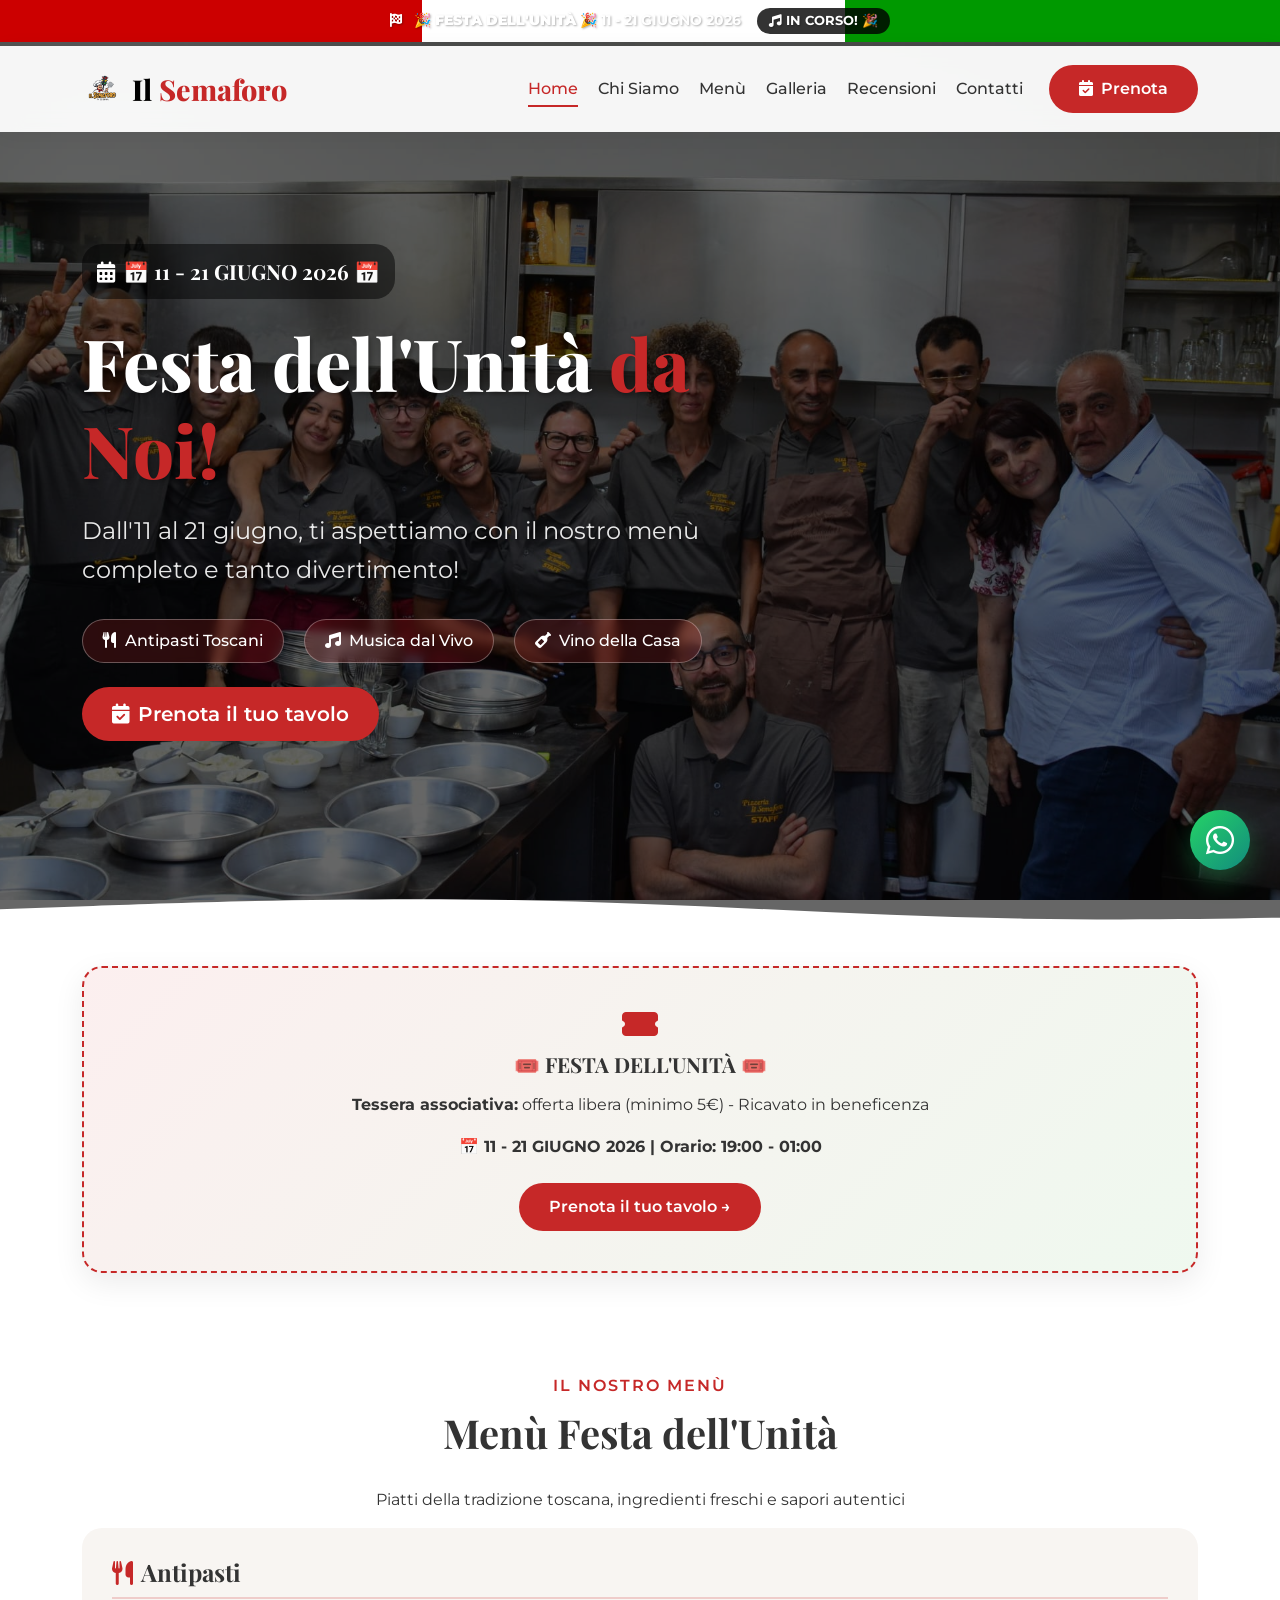
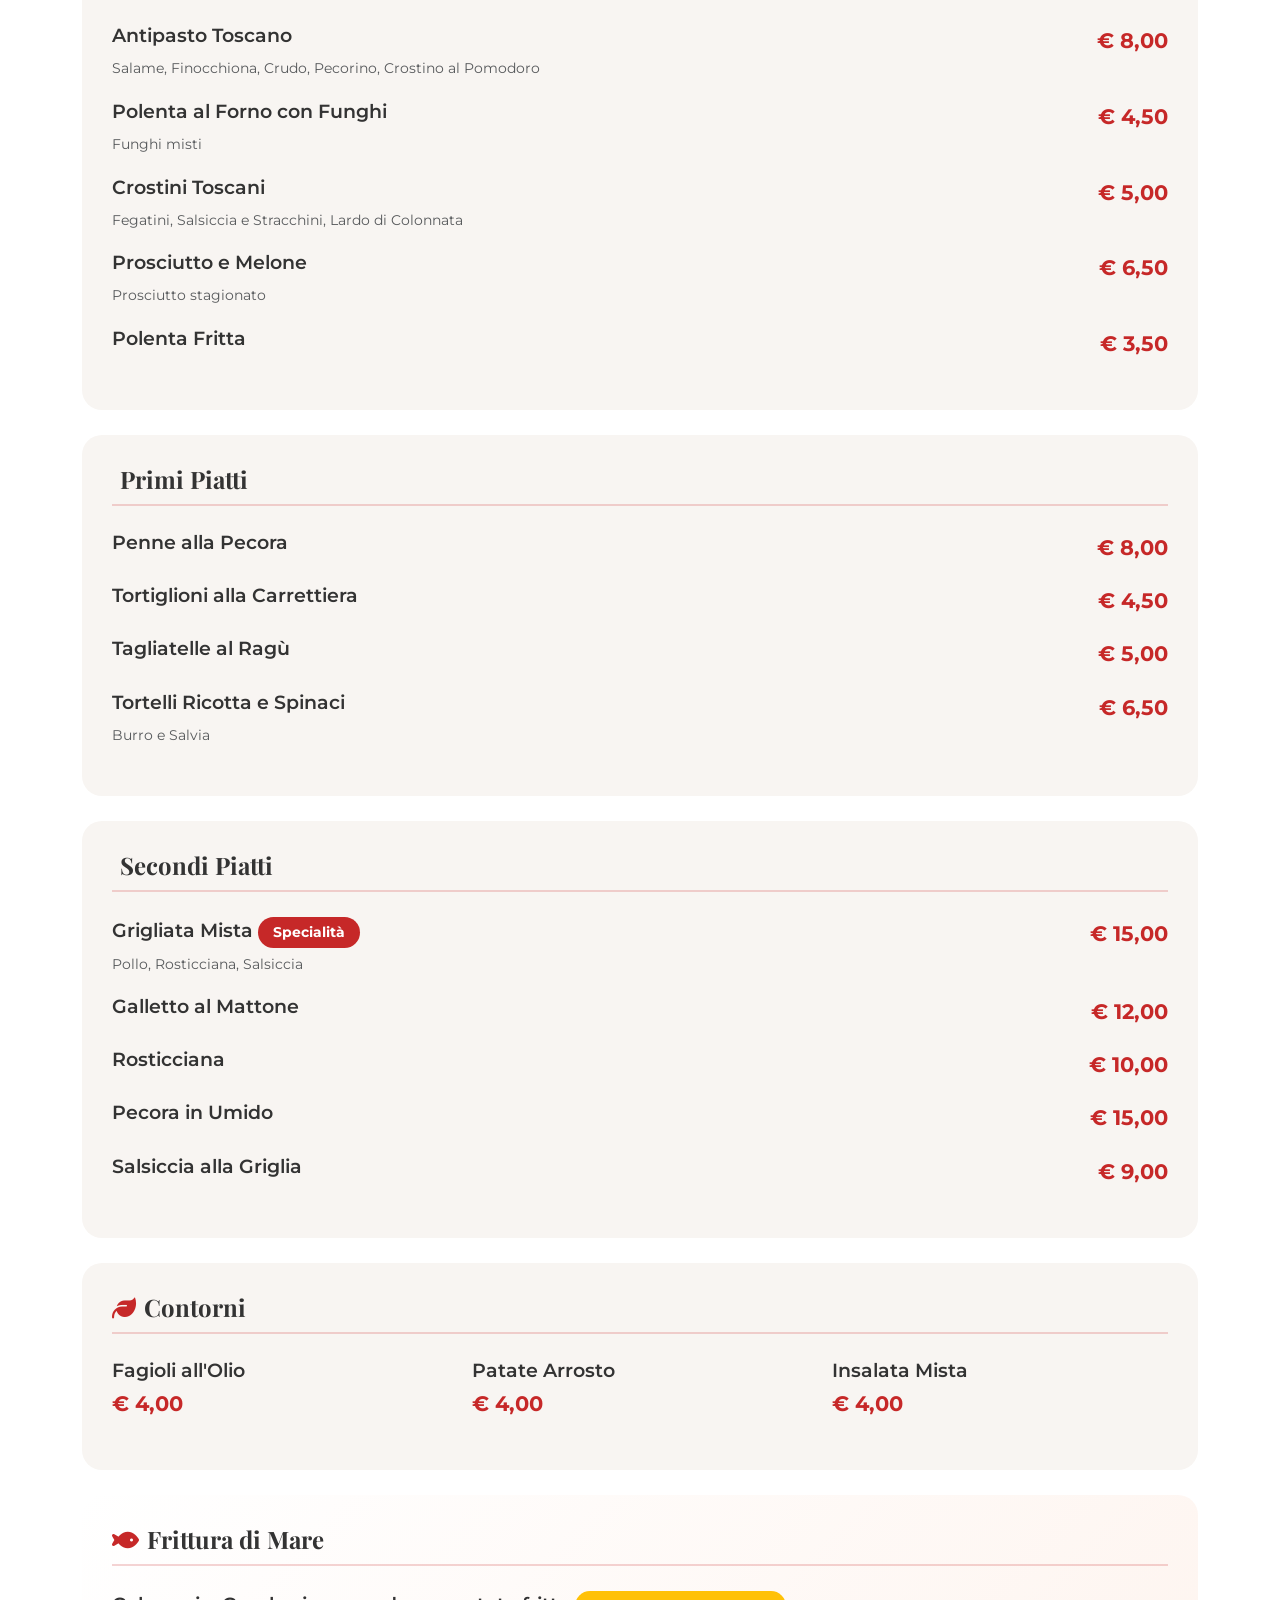
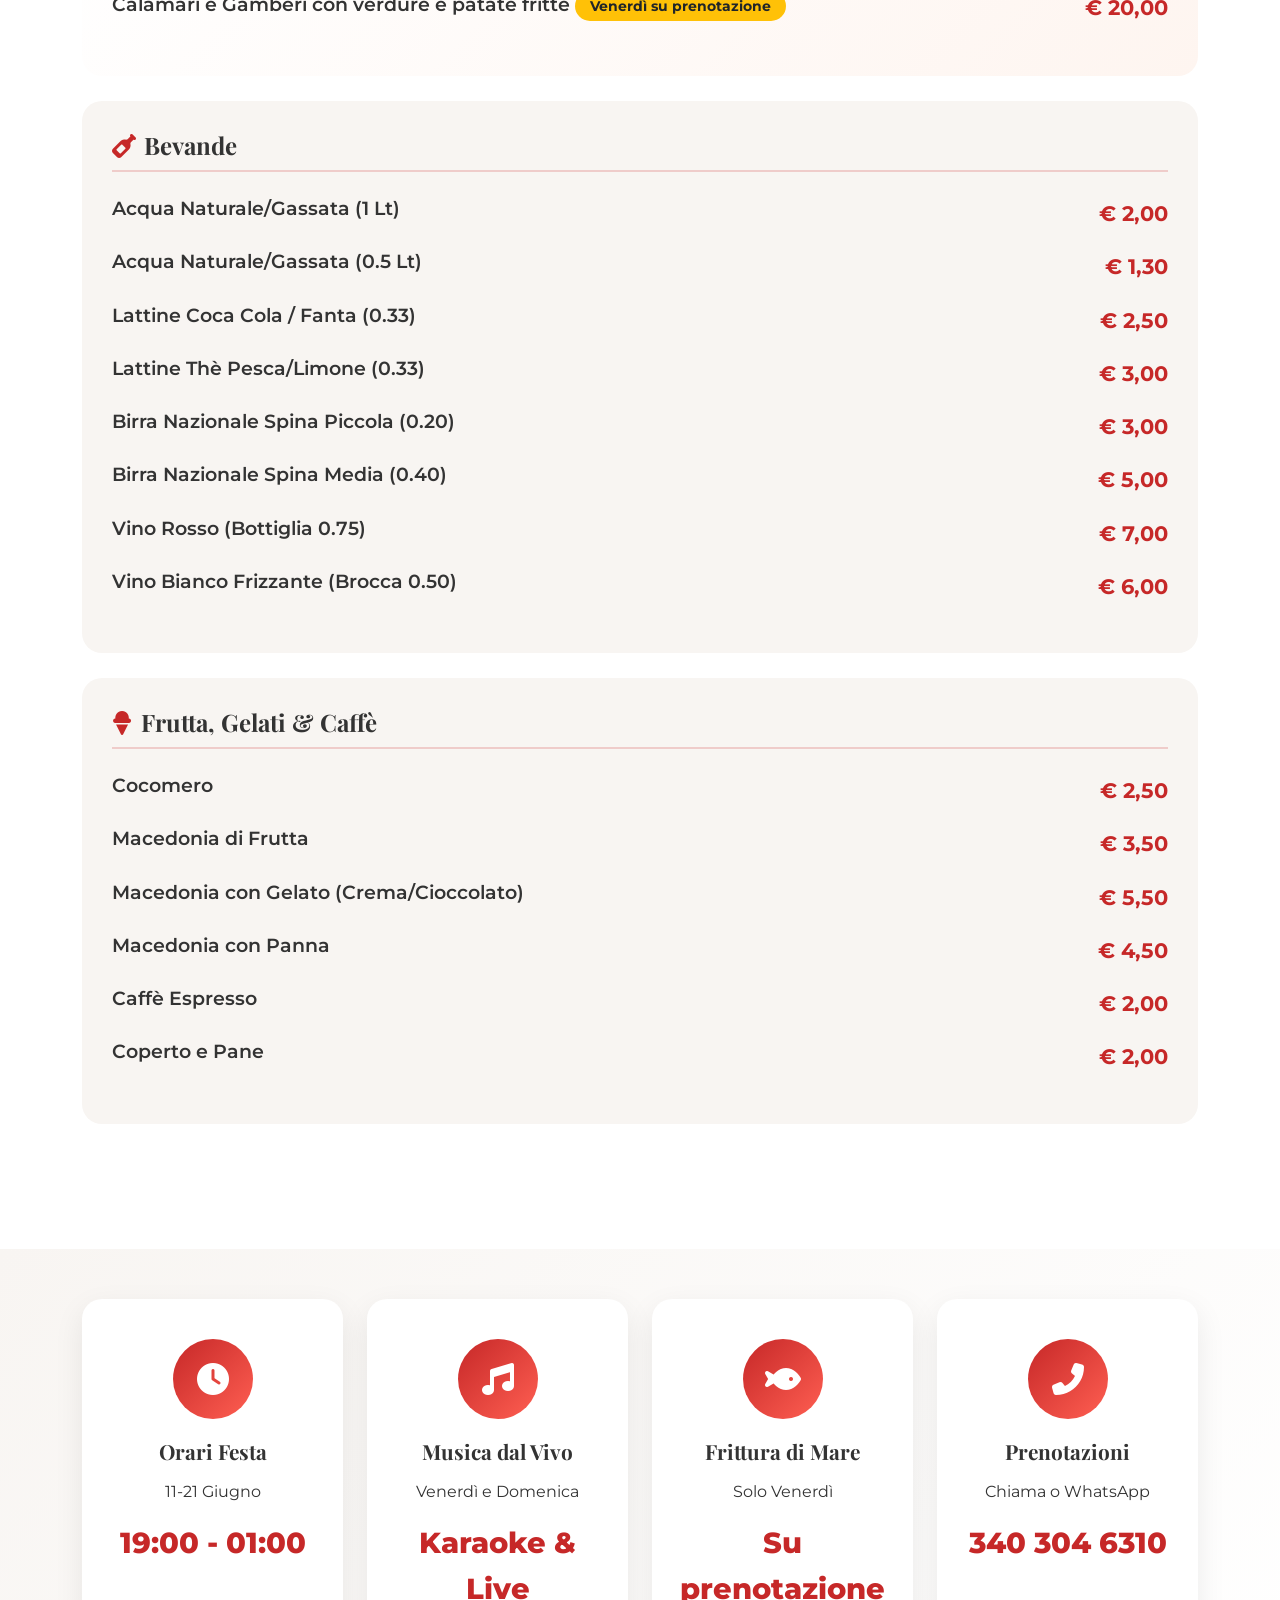
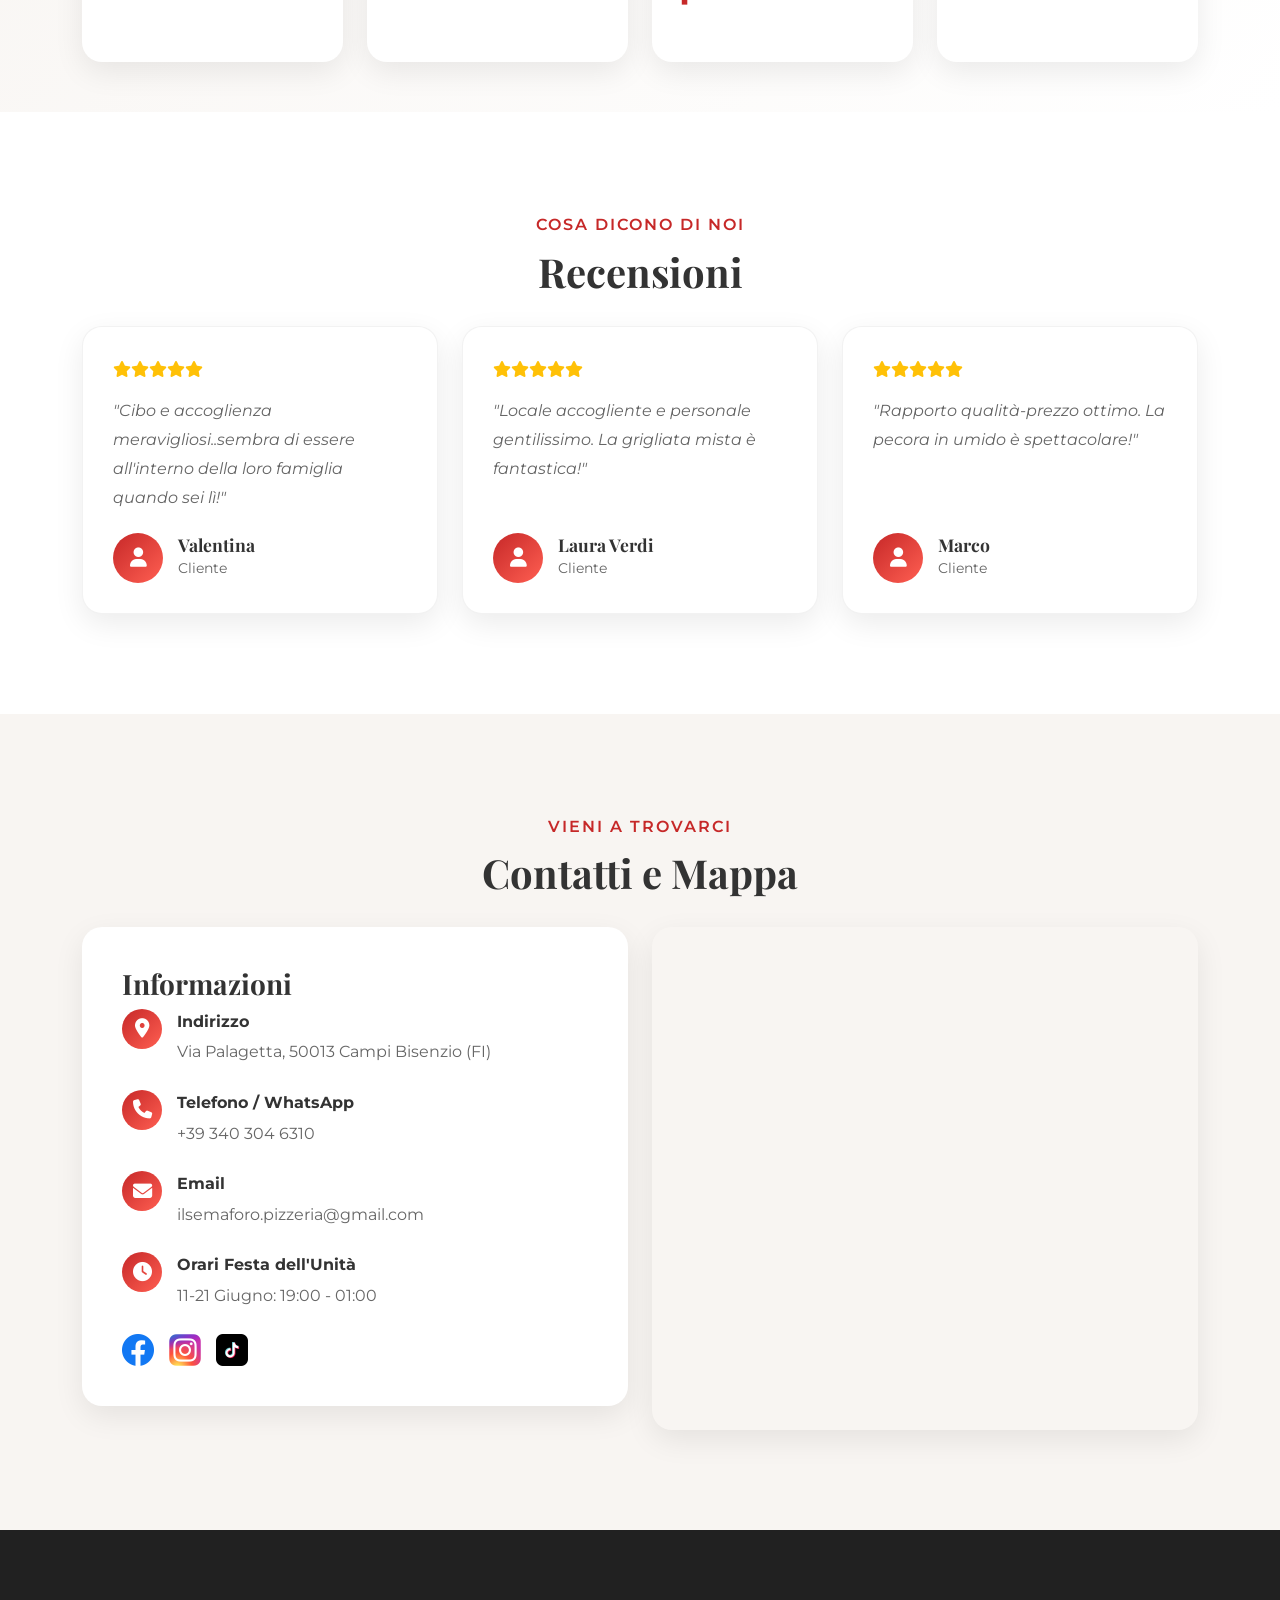
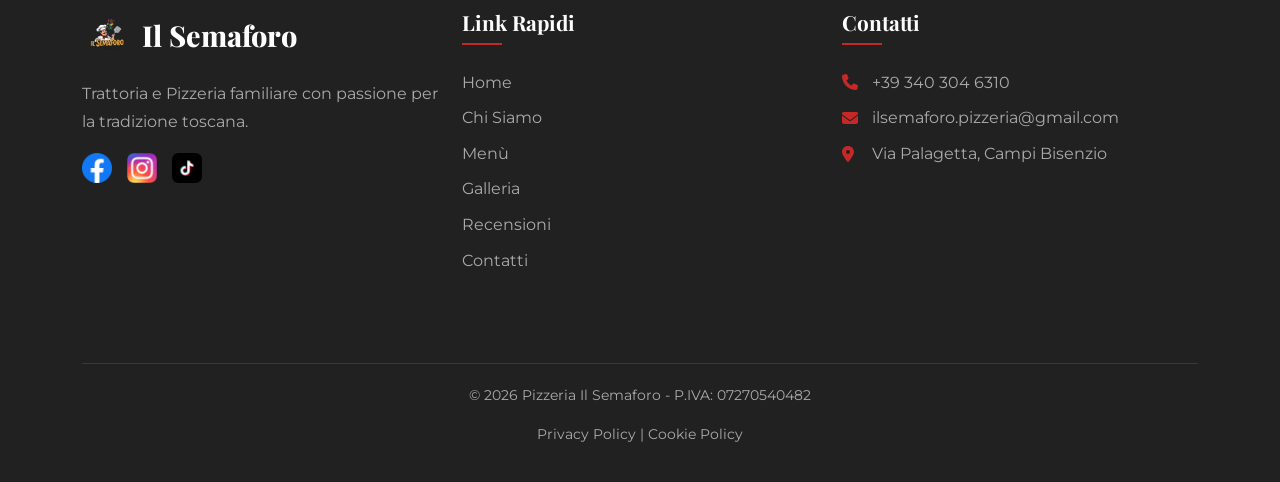
==== commit 615c7386: "Update index.html" ====
--- a/pizzeria-il-semaforo/index.html
+++ b/pizzeria-il-semaforo/index.html
@@ -16,16 +16,25 @@
     /* TEMA FESTA DELL'UNITÀ */
     .festa-top-bar {
       background: linear-gradient(90deg, #cc0000 0%, #cc0000 33%, #ffffff 33%, #ffffff 66%, #009900 66%, #009900 100%);
-      padding: 10px 0;
+      padding: 8px 0;
       position: relative;
       z-index: 1001;
     }
-    .festa-top-bar .container { text-align: center; color: white; font-weight: 700; text-shadow: 1px 1px 2px rgba(0,0,0,0.3); }
-    .festa-countdown { background: rgba(0,0,0,0.8); display: inline-block; padding: 5px 18px; border-radius: 50px; margin-left: 15px; font-size: 0.85rem; }
+    .festa-top-bar .container { text-align: center; color: white; font-weight: 700; text-shadow: 1px 1px 2px rgba(0,0,0,0.3); font-size: 14px; }
+    .festa-countdown { background: rgba(0,0,0,0.8); display: inline-block; padding: 3px 12px; border-radius: 50px; margin-left: 12px; font-size: 0.8rem; }
     .event-badge { animation: pulseEvent 1.5s infinite; }
     @keyframes pulseEvent { 0% { transform: scale(1); box-shadow: 0 0 0 0 rgba(204,0,0,0.7); } 70% { transform: scale(1.05); box-shadow: 0 0 0 10px rgba(204,0,0,0); } 100% { transform: scale(1); box-shadow: 0 0 0 0 rgba(204,0,0,0); } }
-    .menu-festa-card { border-left: 5px solid #cc0000; background: linear-gradient(135deg, #fff8f0, #ffffff); }
-    .special-price { color: #cc0000; font-weight: 800; }
+    
+    /* Hero Wave migliorata */
+    .hero-wave svg { width: 100%; height: 70px; fill: #ffffff; }
+    @media (max-width: 768px) { .hero-wave svg { height: 40px; } }
+    
+    /* Fix per navbar */
+    .navbar { top: 46px; }
+    @media (max-width: 768px) { .navbar { top: 68px; } .festa-top-bar .container { font-size: 11px; } .festa-countdown { display: block; margin-left: 0; margin-top: 4px; } }
+    
+    /* Stile menu card */
+    .menu-category-card { margin-bottom: 25px; }
   </style>
 </head>
 <body>
@@ -39,8 +48,8 @@
   </div>
 </div>
 
-<!-- NAVBAR (modificato top position) -->
-<nav class="navbar navbar-expand-lg fixed-top" style="top: 46px;">
+<!-- NAVBAR -->
+<nav class="navbar navbar-expand-lg fixed-top">
   <div class="container">
     <a class="navbar-brand" href="#" id="home-link">
       <img src="images/logo1.jpg" alt="Logo" class="navbar-logo">
@@ -59,7 +68,7 @@
         <li class="nav-item"><a class="nav-link" href="#" data-page="contact">Contatti</a></li>
       </ul>
       <button class="btn btn-primary ms-lg-3 event-badge" onclick="openBookingModal()">
-        <i class="fas fa-calendar-check me-2"></i>Prenota per la Festa!
+        <i class="fas fa-calendar-check me-2"></i>Prenota
       </button>
     </div>
   </div>
@@ -69,14 +78,13 @@
 <div id="main-content">
   
   <!-- HERO SECTION -->
-  <section class="hero-section" id="home" style="margin-top: 46px;">
+  <section class="hero-section" id="home">
     <div class="hero-overlay"></div>
     <div class="container hero-content">
       <div class="row min-vh-100 align-items-center">
         <div class="col-lg-8 text-white">
-          <div style="background: rgba(0,0,0,0.5); padding: 15px; border-radius: 20px; margin-bottom: 20px;">
-            <h3 style="margin:0"><i class="fas fa-calendar-alt me-2"></i>📅 11 - 21 GIUGNO 2026 📅</h3>
-            <p style="margin:5px 0 0">Musica dal vivo | Menù completo tradizionale | Atmosfera di festa</p>
+          <div style="background: rgba(0,0,0,0.5); padding: 15px; border-radius: 20px; margin-bottom: 20px; display: inline-block;">
+            <h3 style="margin:0; font-size: 1.3rem;"><i class="fas fa-calendar-alt me-2"></i>📅 11 - 21 GIUGNO 2026 📅</h3>
           </div>
           <h1 class="hero-title">Festa dell'Unità <span class="text-primary">da Noi!</span></h1>
           <p class="hero-subtitle">Dall'11 al 21 giugno, ti aspettiamo con il nostro menù completo e tanto divertimento!</p>
@@ -95,7 +103,7 @@
     </div>
     <div class="hero-wave">
       <svg viewBox="0 0 1200 120" preserveAspectRatio="none">
-        <path d="M321.39,56.44c58-10.79,114.16-30.13,172-41.86,82.39-16.72,168.19-17.73,250.45-.39C823.78,31,906.67,72,985.66,92.83c70.05,18.48,146.53,26.09,214.34,3V0H0V27.35A600.21,600.21,0,0,0,321.39,56.44Z"></path>
+        <path d="M0,64L80,58.7C160,53,320,43,480,48C640,53,800,75,960,80C1120,85,1280,75,1360,69.3L1440,64L1440,120L1360,120C1280,120,1120,120,960,120C800,120,640,120,480,120C320,120,160,120,80,120L0,120Z"></path>
       </svg>
     </div>
   </section>
@@ -110,13 +118,14 @@
             <i class="fas fa-ticket-alt" style="font-size: 2rem; color: var(--primary);"></i>
             <h3 class="mt-2">🎟️ FESTA DELL'UNITÀ 🎟️</h3>
             <p><strong>Tessera associativa:</strong> offerta libera (minimo 5€) - Ricavato in beneficenza</p>
-            <p><strong>📅 11 - 21 GIUGNO 2026 | Orario serale prolungato: 19:00 - 01:00</strong></p>
-          </div>
-        </div>
-      </div>
-    </div>
-
-    <!-- MENÙ COMPLETO (SENZA GIRO PIZZA) -->
+            <p><strong>📅 11 - 21 GIUGNO 2026 | Orario: 19:00 - 01:00</strong></p>
+            <button class="btn btn-primary mt-2" onclick="openBookingModal()">Prenota il tuo tavolo →</button>
+          </div>
+        </div>
+      </div>
+    </div>
+
+    <!-- MENÙ COMPLETO -->
     <section class="menu-section" id="menu">
       <div class="container">
         <div class="text-center">
@@ -128,30 +137,30 @@
         <!-- ANTIPASTI -->
         <div class="menu-category-card">
           <h3><i class="fas fa-utensils text-primary me-2"></i>Antipasti</h3>
-          <div class="menu-item"><div class="d-flex justify-content-between"><h4>Antipasto Toscano</h4><span class="menu-price">€ 8,00</span></div><p class="text-muted small">Salame, Finocchiona, Crudo, Pecorino, Crostino al Pomodoro</p></div>
-          <div class="menu-item"><div class="d-flex justify-content-between"><h4>Polenta al Forno con Funghi</h4><span class="menu-price">€ 4,50</span></div><p class="text-muted small">Funghi misti</p></div>
-          <div class="menu-item"><div class="d-flex justify-content-between"><h4>Crostini Toscani</h4><span class="menu-price">€ 5,00</span></div><p class="text-muted small">Fegatini, Salsiccia e Stracchini, Lardo di Colonnata</p></div>
-          <div class="menu-item"><div class="d-flex justify-content-between"><h4>Prosciutto e Melone</h4><span class="menu-price">€ 6,50</span></div><p class="text-muted small">Prosciutto stagionato</p></div>
-          <div class="menu-item"><div class="d-flex justify-content-between"><h4>Polenta Fritta</h4><span class="menu-price">€ 3,50</span></div></div>
+          <div class="menu-item"><div class="d-flex justify-content-between flex-wrap"><h4>Antipasto Toscano</h4><span class="menu-price">€ 8,00</span></div><p class="text-muted small">Salame, Finocchiona, Crudo, Pecorino, Crostino al Pomodoro</p></div>
+          <div class="menu-item"><div class="d-flex justify-content-between flex-wrap"><h4>Polenta al Forno con Funghi</h4><span class="menu-price">€ 4,50</span></div><p class="text-muted small">Funghi misti</p></div>
+          <div class="menu-item"><div class="d-flex justify-content-between flex-wrap"><h4>Crostini Toscani</h4><span class="menu-price">€ 5,00</span></div><p class="text-muted small">Fegatini, Salsiccia e Stracchini, Lardo di Colonnata</p></div>
+          <div class="menu-item"><div class="d-flex justify-content-between flex-wrap"><h4>Prosciutto e Melone</h4><span class="menu-price">€ 6,50</span></div><p class="text-muted small">Prosciutto stagionato</p></div>
+          <div class="menu-item"><div class="d-flex justify-content-between flex-wrap"><h4>Polenta Fritta</h4><span class="menu-price">€ 3,50</span></div></div>
         </div>
 
         <!-- PRIMI -->
         <div class="menu-category-card">
           <h3><i class="fas fa-pasta text-primary me-2"></i>Primi Piatti</h3>
-          <div class="menu-item"><div class="d-flex justify-content-between"><h4>Penne alla Pecora</h4><span class="menu-price">€ 8,00</span></div></div>
-          <div class="menu-item"><div class="d-flex justify-content-between"><h4>Tortiglioni alla Carrettiera</h4><span class="menu-price">€ 4,50</span></div></div>
-          <div class="menu-item"><div class="d-flex justify-content-between"><h4>Tagliatelle al Ragù</h4><span class="menu-price">€ 5,00</span></div></div>
-          <div class="menu-item"><div class="d-flex justify-content-between"><h4>Tortelli Ricotta e Spinaci</h4><span class="menu-price">€ 6,50</span></div><p class="text-muted small">Burro e Salvia</p></div>
+          <div class="menu-item"><div class="d-flex justify-content-between flex-wrap"><h4>Penne alla Pecora</h4><span class="menu-price">€ 8,00</span></div></div>
+          <div class="menu-item"><div class="d-flex justify-content-between flex-wrap"><h4>Tortiglioni alla Carrettiera</h4><span class="menu-price">€ 4,50</span></div></div>
+          <div class="menu-item"><div class="d-flex justify-content-between flex-wrap"><h4>Tagliatelle al Ragù</h4><span class="menu-price">€ 5,00</span></div></div>
+          <div class="menu-item"><div class="d-flex justify-content-between flex-wrap"><h4>Tortelli Ricotta e Spinaci</h4><span class="menu-price">€ 6,50</span></div><p class="text-muted small">Burro e Salvia</p></div>
         </div>
 
         <!-- SECONDI -->
         <div class="menu-category-card">
           <h3><i class="fas fa-grill text-primary me-2"></i>Secondi Piatti</h3>
-          <div class="menu-item"><div class="d-flex justify-content-between"><h4>Grigliata Mista <span class="badge bg-primary">Specialità</span></h4><span class="menu-price">€ 15,00</span></div><p class="text-muted small">Pollo, Rosticciana, Salsiccia</p></div>
-          <div class="menu-item"><div class="d-flex justify-content-between"><h4>Galletto al Mattone</h4><span class="menu-price">€ 12,00</span></div></div>
-          <div class="menu-item"><div class="d-flex justify-content-between"><h4>Rosticciana</h4><span class="menu-price">€ 10,00</span></div></div>
-          <div class="menu-item"><div class="d-flex justify-content-between"><h4>Pecora in Umido</h4><span class="menu-price">€ 15,00</span></div></div>
-          <div class="menu-item"><div class="d-flex justify-content-between"><h4>Salsiccia alla Griglia</h4><span class="menu-price">€ 9,00</span></div></div>
+          <div class="menu-item"><div class="d-flex justify-content-between flex-wrap"><h4>Grigliata Mista <span class="badge bg-primary">Specialità</span></h4><span class="menu-price">€ 15,00</span></div><p class="text-muted small">Pollo, Rosticciana, Salsiccia</p></div>
+          <div class="menu-item"><div class="d-flex justify-content-between flex-wrap"><h4>Galletto al Mattone</h4><span class="menu-price">€ 12,00</span></div></div>
+          <div class="menu-item"><div class="d-flex justify-content-between flex-wrap"><h4>Rosticciana</h4><span class="menu-price">€ 10,00</span></div></div>
+          <div class="menu-item"><div class="d-flex justify-content-between flex-wrap"><h4>Pecora in Umido</h4><span class="menu-price">€ 15,00</span></div></div>
+          <div class="menu-item"><div class="d-flex justify-content-between flex-wrap"><h4>Salsiccia alla Griglia</h4><span class="menu-price">€ 9,00</span></div></div>
         </div>
 
         <!-- CONTORNI -->
@@ -167,36 +176,36 @@
         <!-- FRITTURA MARE -->
         <div class="menu-category-card" style="background: linear-gradient(135deg, #fff, #fef5f0);">
           <h3><i class="fas fa-fish text-primary me-2"></i>Frittura di Mare</h3>
-          <div class="menu-item"><div class="d-flex justify-content-between"><h4>Calamari e Gamberi con verdure e patate fritte <span class="badge bg-warning text-dark">Venerdì su prenotazione</span></h4><span class="menu-price">€ 20,00</span></div></div>
+          <div class="menu-item"><div class="d-flex justify-content-between flex-wrap"><h4>Calamari e Gamberi con verdure e patate fritte <span class="badge bg-warning text-dark">Venerdì su prenotazione</span></h4><span class="menu-price">€ 20,00</span></div></div>
         </div>
 
         <!-- BEVANDE -->
         <div class="menu-category-card">
           <h3><i class="fas fa-wine-bottle text-primary me-2"></i>Bevande</h3>
-          <div class="menu-item"><div class="d-flex justify-content-between"><h4>Acqua Naturale/Gassata (1 Lt)</h4><span class="menu-price">€ 2,00</span></div></div>
-          <div class="menu-item"><div class="d-flex justify-content-between"><h4>Acqua Naturale/Gassata (0.5 Lt)</h4><span class="menu-price">€ 1,30</span></div></div>
-          <div class="menu-item"><div class="d-flex justify-content-between"><h4>Lattine Coca Cola / Fanta (0.33)</h4><span class="menu-price">€ 2,50</span></div></div>
-          <div class="menu-item"><div class="d-flex justify-content-between"><h4>Lattine Thè Pesca/Limone (0.33)</h4><span class="menu-price">€ 3,00</span></div></div>
-          <div class="menu-item"><div class="d-flex justify-content-between"><h4>Birra Nazionale Spina Piccola (0.20)</h4><span class="menu-price">€ 3,00</span></div></div>
-          <div class="menu-item"><div class="d-flex justify-content-between"><h4>Birra Nazionale Spina Media (0.40)</h4><span class="menu-price">€ 5,00</span></div></div>
-          <div class="menu-item"><div class="d-flex justify-content-between"><h4>Vino Rosso (Bottiglia 0.75)</h4><span class="menu-price">€ 7,00</span></div></div>
-          <div class="menu-item"><div class="d-flex justify-content-between"><h4>Vino Bianco Frizzante (Brocca 0.50)</h4><span class="menu-price">€ 6,00</span></div></div>
+          <div class="menu-item"><div class="d-flex justify-content-between flex-wrap"><h4>Acqua Naturale/Gassata (1 Lt)</h4><span class="menu-price">€ 2,00</span></div></div>
+          <div class="menu-item"><div class="d-flex justify-content-between flex-wrap"><h4>Acqua Naturale/Gassata (0.5 Lt)</h4><span class="menu-price">€ 1,30</span></div></div>
+          <div class="menu-item"><div class="d-flex justify-content-between flex-wrap"><h4>Lattine Coca Cola / Fanta (0.33)</h4><span class="menu-price">€ 2,50</span></div></div>
+          <div class="menu-item"><div class="d-flex justify-content-between flex-wrap"><h4>Lattine Thè Pesca/Limone (0.33)</h4><span class="menu-price">€ 3,00</span></div></div>
+          <div class="menu-item"><div class="d-flex justify-content-between flex-wrap"><h4>Birra Nazionale Spina Piccola (0.20)</h4><span class="menu-price">€ 3,00</span></div></div>
+          <div class="menu-item"><div class="d-flex justify-content-between flex-wrap"><h4>Birra Nazionale Spina Media (0.40)</h4><span class="menu-price">€ 5,00</span></div></div>
+          <div class="menu-item"><div class="d-flex justify-content-between flex-wrap"><h4>Vino Rosso (Bottiglia 0.75)</h4><span class="menu-price">€ 7,00</span></div></div>
+          <div class="menu-item"><div class="d-flex justify-content-between flex-wrap"><h4>Vino Bianco Frizzante (Brocca 0.50)</h4><span class="menu-price">€ 6,00</span></div></div>
         </div>
 
         <!-- DOLCI E CAFFÈ -->
         <div class="menu-category-card">
           <h3><i class="fas fa-ice-cream text-primary me-2"></i>Frutta, Gelati & Caffè</h3>
-          <div class="menu-item"><div class="d-flex justify-content-between"><h4>Cocomero</h4><span class="menu-price">€ 2,50</span></div></div>
-          <div class="menu-item"><div class="d-flex justify-content-between"><h4>Macedonia di Frutta</h4><span class="menu-price">€ 3,50</span></div></div>
-          <div class="menu-item"><div class="d-flex justify-content-between"><h4>Macedonia con Gelato (Crema/Cioccolato)</h4><span class="menu-price">€ 5,50</span></div></div>
-          <div class="menu-item"><div class="d-flex justify-content-between"><h4>Macedonia con Panna</h4><span class="menu-price">€ 4,50</span></div></div>
-          <div class="menu-item"><div class="d-flex justify-content-between"><h4>Caffè Espresso</h4><span class="menu-price">€ 2,00</span></div></div>
-          <div class="menu-item"><div class="d-flex justify-content-between"><h4>Coperto e Pane</h4><span class="menu-price">€ 2,00</span></div></div>
+          <div class="menu-item"><div class="d-flex justify-content-between flex-wrap"><h4>Cocomero</h4><span class="menu-price">€ 2,50</span></div></div>
+          <div class="menu-item"><div class="d-flex justify-content-between flex-wrap"><h4>Macedonia di Frutta</h4><span class="menu-price">€ 3,50</span></div></div>
+          <div class="menu-item"><div class="d-flex justify-content-between flex-wrap"><h4>Macedonia con Gelato (Crema/Cioccolato)</h4><span class="menu-price">€ 5,50</span></div></div>
+          <div class="menu-item"><div class="d-flex justify-content-between flex-wrap"><h4>Macedonia con Panna</h4><span class="menu-price">€ 4,50</span></div></div>
+          <div class="menu-item"><div class="d-flex justify-content-between flex-wrap"><h4>Caffè Espresso</h4><span class="menu-price">€ 2,00</span></div></div>
+          <div class="menu-item"><div class="d-flex justify-content-between flex-wrap"><h4>Coperto e Pane</h4><span class="menu-price">€ 2,00</span></div></div>
         </div>
       </div>
     </section>
 
-    <!-- INFO CARDS AGGIORNATE -->
+    <!-- INFO CARDS -->
     <section class="info-section">
       <div class="container">
         <div class="row">
@@ -208,7 +217,7 @@
       </div>
     </section>
 
-    <!-- RECENSIONI (IDENTICHE) -->
+    <!-- RECENSIONI -->
     <section class="testimonials-section" id="reviews">
       <div class="container">
         <div class="text-center"><span class="section-subtitle">Cosa Dicono di Noi</span><h2 class="section-title">Recensioni</h2></div>
@@ -220,12 +229,12 @@
       </div>
     </section>
 
-    <!-- CONTATTI (IDENTICI) -->
+    <!-- CONTATTI -->
     <section class="contact-section" id="contact">
       <div class="container">
         <div class="text-center"><span class="section-subtitle">Vieni a Trovarci</span><h2 class="section-title">Contatti e Mappa</h2></div>
         <div class="row">
-          <div class="col-lg-6 mb-4"><div class="contact-info-card"><h3>Informazioni</h3><ul class="contact-list"><li><i class="fas fa-map-marker-alt"></i><div><strong>Indirizzo</strong><p>Via Palagetta, 50013 Campi Bisenzio (FI)</p></div></li><li><i class="fas fa-phone"></i><div><strong>Telefono / WhatsApp</strong><p>+39 340 304 6310</p></div></li><li><i class="fas fa-envelope"></i><div><strong>Email</strong><p>ilsemaforo.pizzeria@gmail.com</p></div></li><li><i class="fas fa-clock"></i><div><strong>Orari Festa dell'Unità</strong><p>11-21 Giugno: 19:00 - 01:00</p></div></li></ul><div class="social-links"><a href="https://www.facebook.com/share/1C1YCfUDes/" target="_blank"><img src="images/facebook-logo.png" width="32"></a><a href="https://www.instagram.com/pizzeriailsemaforo" target="_blank"><img src="images/Instagram-logo.png" width="32"></a><a href="https://www.tiktok.com/@ilsemaforopizzeria" target="_blank"><img src="images/tiktok-logo.png" width="32"></a></div></div></div>
+          <div class="col-lg-6 mb-4"><div class="contact-info-card"><h3>Informazioni</h3><ul class="contact-list"><li><i class="fas fa-map-marker-alt"></i><div><strong>Indirizzo</strong><p>Via Palagetta, 50013 Campi Bisenzio (FI)</p></div></li><li><i class="fas fa-phone"></i><div><strong>Telefono / WhatsApp</strong><p>+39 340 304 6310</p></div></li><li><i class="fas fa-envelope"></i><div><strong>Email</strong><p>ilsemaforo.pizzeria@gmail.com</p></div></li><li><i class="fas fa-clock"></i><div><strong>Orari Festa dell'Unità</strong><p>11-21 Giugno: 19:00 - 01:00</p></div></li></ul><div class="social-links"><a href="https://www.facebook.com/share/1C1YCfUDes/" target="_blank"><img src="images/facebook-logo.png" width="32" alt="Facebook"></a><a href="https://www.instagram.com/pizzeriailsemaforo" target="_blank"><img src="images/Instagram-logo.png" width="32" alt="Instagram"></a><a href="https://www.tiktok.com/@ilsemaforopizzeria" target="_blank"><img src="images/tiktok-logo.png" width="32" alt="TikTok"></a></div></div></div>
           <div class="col-lg-6"><div class="map-container"><iframe src="https://www.google.com/maps/embed?pb=!1m18!1m12!1m3!1d1462.4312215232844!2d11.1203234!3d43.8093687!2m3!1f0!2f0!3f0!3m2!1i1024!2i768!4f13.1!3m3!1m2!1s0x132a59b7d8859209%3A0x98788d2f085c6016!2sPizzeria%20Il%20Semaforo!5e0!3m2!1sit!2sit!4v1695151262428!5m2!1sit!2sit" allowfullscreen="" loading="lazy"></iframe></div></div>
         </div>
       </div>
@@ -233,11 +242,11 @@
   </div>
 </div>
 
-<!-- FOOTER (IDENTICO) -->
+<!-- FOOTER -->
 <footer class="footer">
   <div class="container">
     <div class="row">
-      <div class="col-lg-4 mb-4"><div class="footer-logo"><img src="images/logo1.jpg" alt="Logo"><span>Il Semaforo</span></div><p class="footer-text">Trattoria e Pizzeria familiare con passione per la tradizione toscana.</p><div class="social-links"><a href="https://www.facebook.com/share/1C1YCfUDes/" target="_blank"><img src="images/facebook-logo.png" width="30"></a><a href="https://www.instagram.com/pizzeriailsemaforo" target="_blank"><img src="images/Instagram-logo.png" width="30"></a><a href="https://www.tiktok.com/@ilsemaforopizzeria" target="_blank"><img src="images/tiktok-logo.png" width="30"></a></div></div>
+      <div class="col-lg-4 mb-4"><div class="footer-logo"><img src="images/logo1.jpg" alt="Logo"><span>Il Semaforo</span></div><p class="footer-text">Trattoria e Pizzeria familiare con passione per la tradizione toscana.</p><div class="social-links"><a href="https://www.facebook.com/share/1C1YCfUDes/" target="_blank"><img src="images/facebook-logo.png" width="30" alt="Facebook"></a><a href="https://www.instagram.com/pizzeriailsemaforo" target="_blank"><img src="images/Instagram-logo.png" width="30" alt="Instagram"></a><a href="https://www.tiktok.com/@ilsemaforopizzeria" target="_blank"><img src="images/tiktok-logo.png" width="30" alt="TikTok"></a></div></div>
       <div class="col-lg-4 mb-4"><h4 class="footer-title">Link Rapidi</h4><ul class="footer-links"><li><a href="#" data-page="home">Home</a></li><li><a href="#" data-page="about">Chi Siamo</a></li><li><a href="#" data-page="menu">Menù</a></li><li><a href="#" data-page="gallery">Galleria</a></li><li><a href="#" data-page="reviews">Recensioni</a></li><li><a href="#" data-page="contact">Contatti</a></li></ul></div>
       <div class="col-lg-4"><h4 class="footer-title">Contatti</h4><ul class="footer-contact"><li><i class="fas fa-phone"></i> +39 340 304 6310</li><li><i class="fas fa-envelope"></i> ilsemaforo.pizzeria@gmail.com</li><li><i class="fas fa-map-marker-alt"></i> Via Palagetta, Campi Bisenzio</li></ul></div>
     </div>
@@ -249,20 +258,52 @@
 <a href="https://wa.me/393403046310?text=Ciao!%20Vorrei%20prenotare%20per%20la%20Festa%20dell'Unit%C3%A0" class="whatsapp-float" target="_blank"><i class="fab fa-whatsapp"></i></a>
 
 <!-- MODALE PRENOTAZIONE -->
-<div class="modal-overlay" id="bookingModal"><div class="modal-content"><div class="modal-header"><h3><i class="fas fa-calendar-check me-2"></i>Prenota per la Festa dell'Unità</h3><button class="close-btn" onclick="closeBookingModal()">&times;</button></div><div class="modal-body"><iframe src="https://docs.google.com/forms/d/e/1FAIpQLSfYLNlWhnFGSMxE7Sfzd-KNLvZm51Ro5aCQT3okDZD2yP6OHA/viewform?usp=dialog" class="google-form-frame" frameborder="0"></iframe><div class="form-badges"><span class="badge"><i class="fas fa-clock me-1"></i>Orario Festa: 19:00-01:00</span><span class="badge"><i class="fas fa-ticket-alt me-1"></i>Offerta solidale</span></div></div></div></div>
+<div class="modal-overlay" id="bookingModal">
+  <div class="modal-content">
+    <div class="modal-header">
+      <h3><i class="fas fa-calendar-check me-2"></i>Prenota per la Festa dell'Unità</h3>
+      <button class="close-btn" onclick="closeBookingModal()">&times;</button>
+    </div>
+    <div class="modal-body">
+      <iframe src="https://docs.google.com/forms/d/e/1FAIpQLSfYLNlWhnFGSMxE7Sfzd-KNLvZm51Ro5aCQT3okDZD2yP6OHA/viewform?usp=dialog" class="google-form-frame" frameborder="0" title="Modulo prenotazione"></iframe>
+      <div class="form-badges mt-3 text-center">
+        <span class="badge bg-primary"><i class="fas fa-clock me-1"></i>Orario: 19:00-01:00</span>
+        <span class="badge bg-primary"><i class="fas fa-ticket-alt me-1"></i>Offerta solidale</span>
+      </div>
+    </div>
+  </div>
+</div>
 
 <script src="https://cdn.jsdelivr.net/npm/bootstrap@5.3.2/dist/js/bootstrap.bundle.min.js"></script>
 <script src="js/main.js"></script>
 <script>
+  // Countdown Festa dell'Unità
   function updateCountdown() {
     const startDate = new Date(2026, 5, 11);
     const now = new Date();
     const diff = startDate - now;
-    if (diff > 0) document.getElementById('countdownDays').textContent = Math.floor(diff / (1000 * 60 * 60 * 24));
-    else document.querySelector('.festa-countdown').innerHTML = '<i class="fas fa-music"></i> IN CORSO! 🎉';
+    if (diff > 0) {
+      document.getElementById('countdownDays').textContent = Math.floor(diff / (1000 * 60 * 60 * 24));
+    } else {
+      const countdownSpan = document.querySelector('.festa-countdown');
+      if (countdownSpan) countdownSpan.innerHTML = '<i class="fas fa-music"></i> IN CORSO! 🎉';
+    }
   }
   updateCountdown();
   setInterval(updateCountdown, 86400000);
+  
+  // Fix per i link del footer (assicura che loadPage esista)
+  document.addEventListener('DOMContentLoaded', function() {
+    document.querySelectorAll('.footer-links a[data-page]').forEach(function(link) {
+      link.addEventListener('click', function(e) {
+        e.preventDefault();
+        var pageId = this.getAttribute('data-page');
+        if (typeof loadPage !== 'undefined' && loadPage) {
+          loadPage(pageId);
+        }
+      });
+    });
+  });
 </script>
 </body>
 </html>
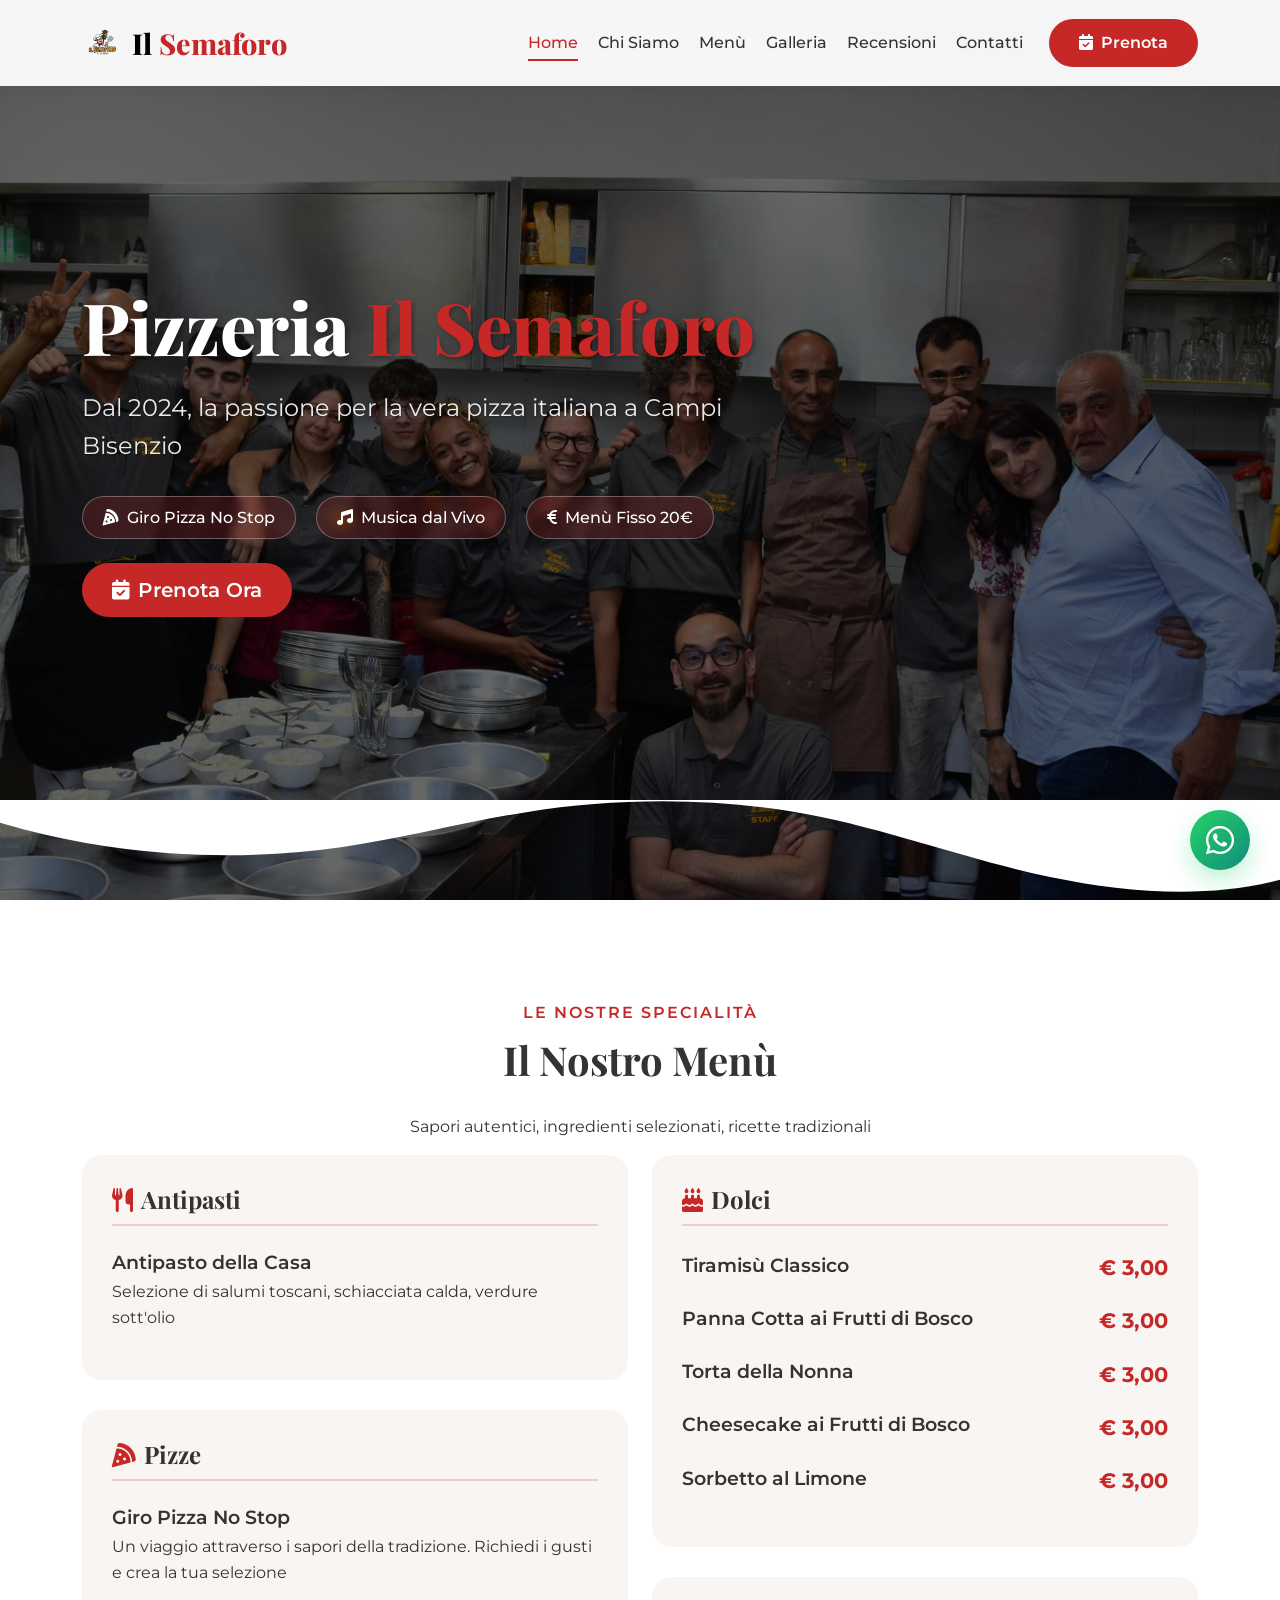
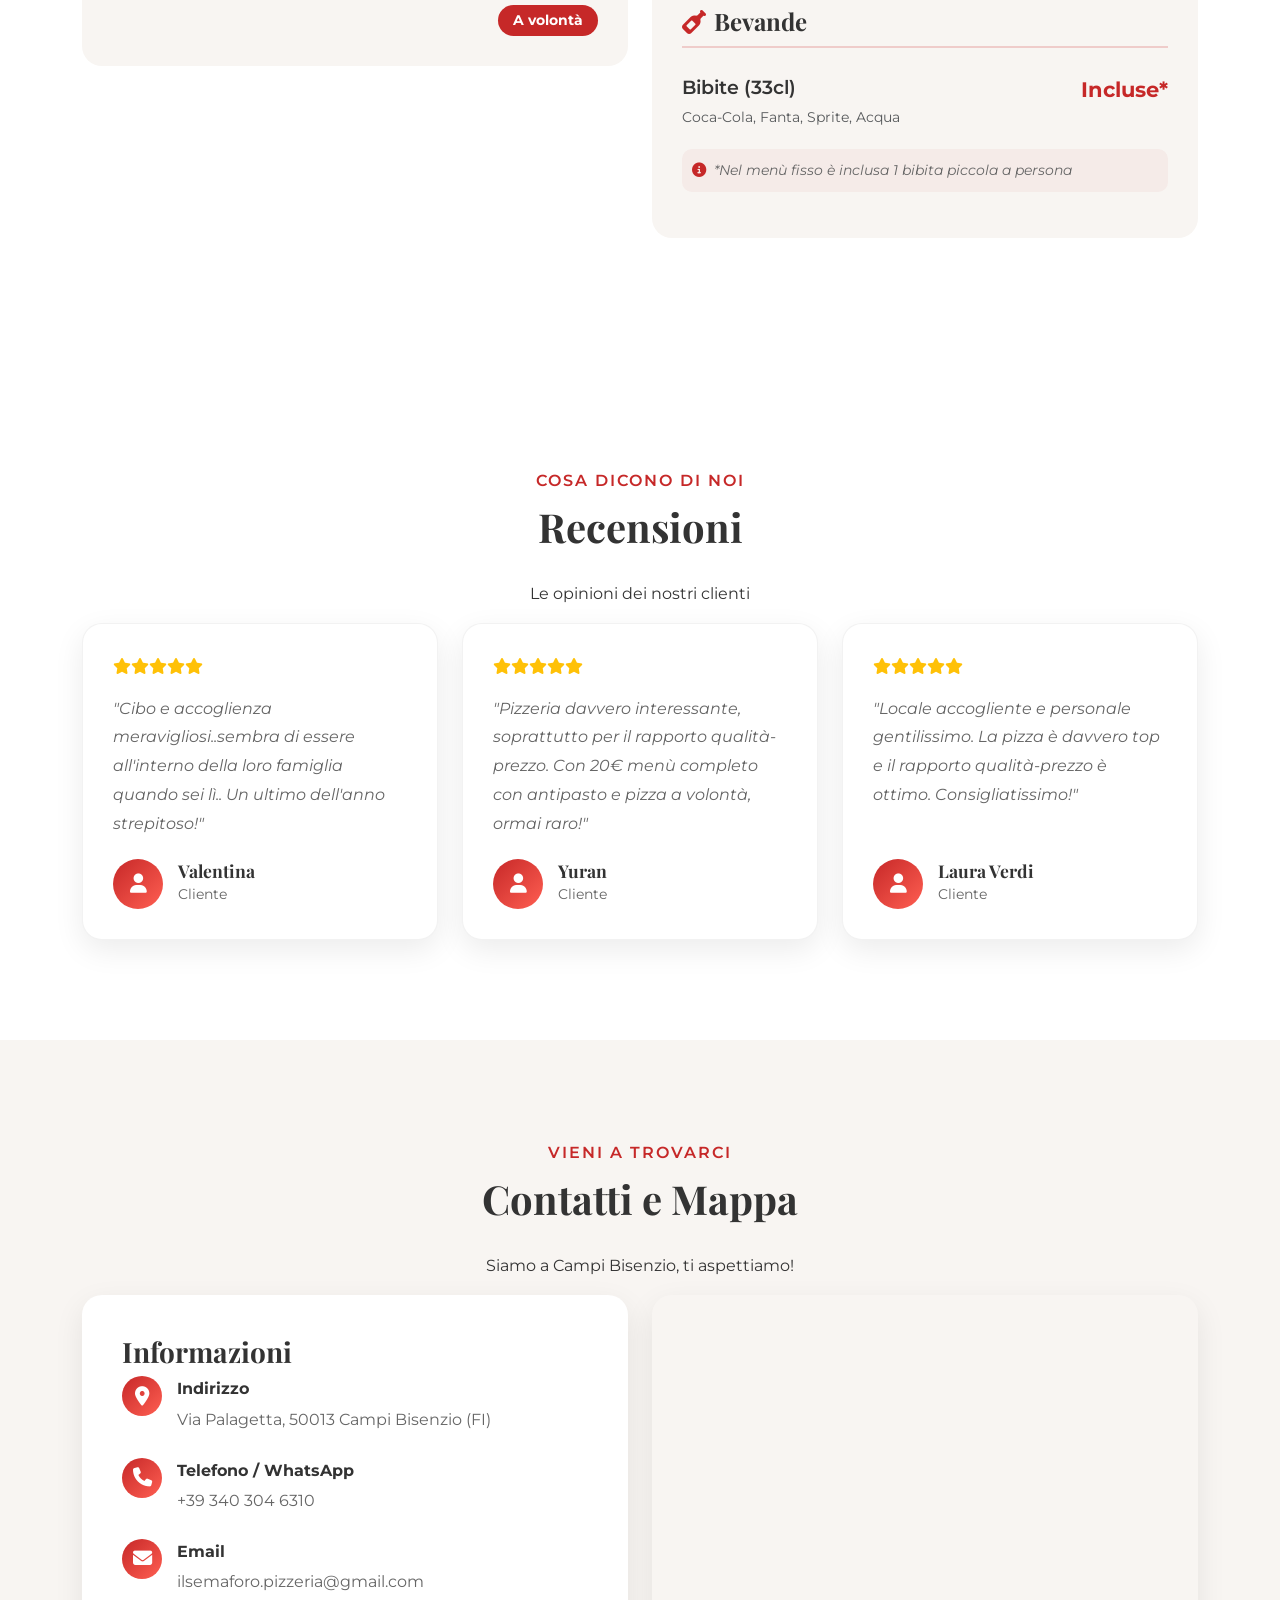
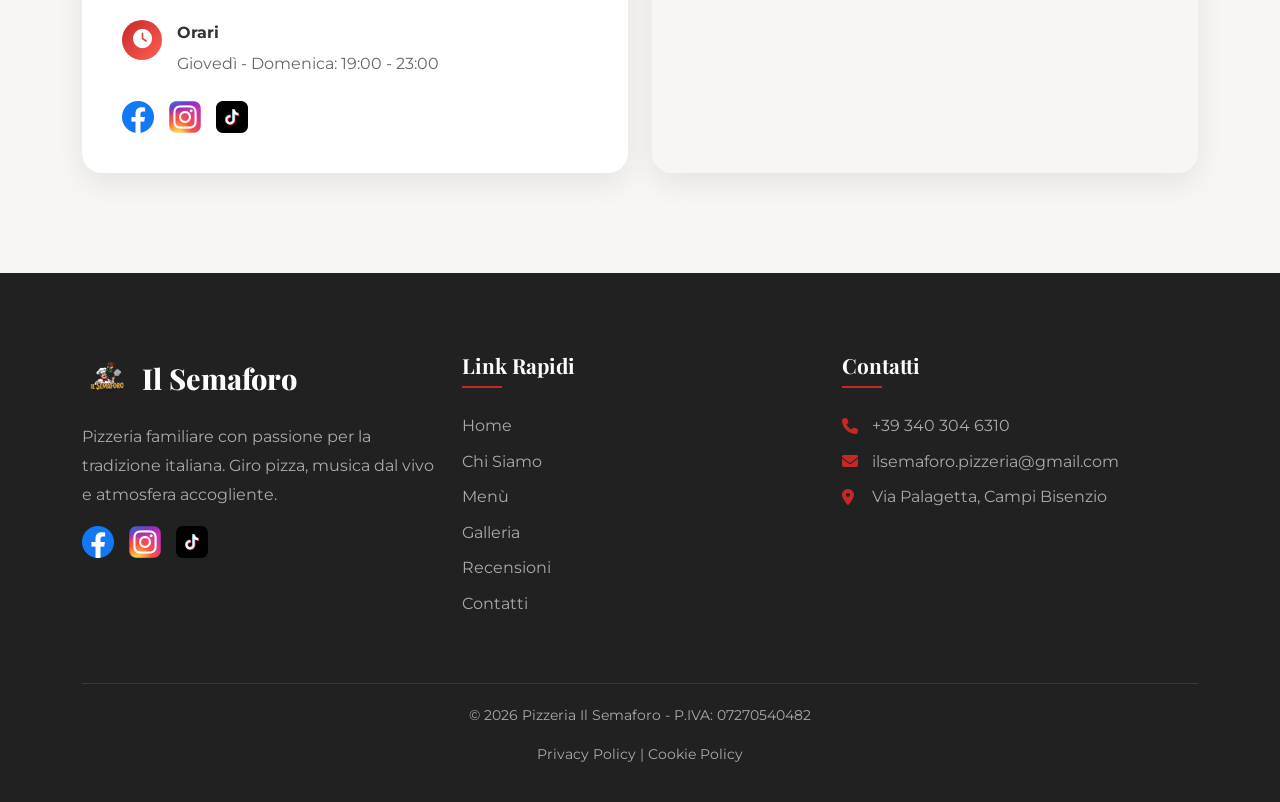
==== commit ee4fe21b: "Update index.html" ====
--- a/pizzeria-il-semaforo/index.html
+++ b/pizzeria-il-semaforo/index.html
@@ -3,52 +3,27 @@
 <head>
   <meta charset="UTF-8">
   <meta name="viewport" content="width=device-width, initial-scale=1.0">
-  <title>Pizzeria Il Semaforo | Festa dell'Unità 11-21 Giugno</title>
-  <meta name="description" content="Trattoria e Pizzeria Il Semaforo a Campi Bisenzio. Festa dell'Unità dall'11 al 21 giugno con menù completo e musica dal vivo!">
-  
+  <title>Pizzeria Il Semaforo | Campi Bisenzio</title>
+  <meta name="description" content="Pizzeria tradizionale a Campi Bisenzio. Giro pizza, musica dal vivo e atmosfera familiare.">
+  
+  <!-- Favicon -->
   <link rel="icon" type="image/x-icon" href="images/logo1.jpg">
+  
+  <!-- Bootstrap CSS -->
   <link href="https://cdn.jsdelivr.net/npm/bootstrap@5.3.2/dist/css/bootstrap.min.css" rel="stylesheet">
+  
+  <!-- FontAwesome -->
   <link href="https://cdnjs.cloudflare.com/ajax/libs/font-awesome/6.4.0/css/all.min.css" rel="stylesheet">
-  <link href="https://fonts.googleapis.com/css2?family=Playfair+Display:wght@400;700;800;900&family=Montserrat:wght@300;400;500;600;700;800&display=swap" rel="stylesheet">
+  
+  <!-- Google Fonts -->
+  <link href="https://fonts.googleapis.com/css2?family=Playfair+Display:wght@400;700;800&family=Montserrat:wght@300;400;500;600;700&display=swap" rel="stylesheet">
+  
+  <!-- Custom CSS -->
   <link rel="stylesheet" href="css/style.css">
-  
-  <style>
-    /* TEMA FESTA DELL'UNITÀ */
-    .festa-top-bar {
-      background: linear-gradient(90deg, #cc0000 0%, #cc0000 33%, #ffffff 33%, #ffffff 66%, #009900 66%, #009900 100%);
-      padding: 8px 0;
-      position: relative;
-      z-index: 1001;
-    }
-    .festa-top-bar .container { text-align: center; color: white; font-weight: 700; text-shadow: 1px 1px 2px rgba(0,0,0,0.3); font-size: 14px; }
-    .festa-countdown { background: rgba(0,0,0,0.8); display: inline-block; padding: 3px 12px; border-radius: 50px; margin-left: 12px; font-size: 0.8rem; }
-    .event-badge { animation: pulseEvent 1.5s infinite; }
-    @keyframes pulseEvent { 0% { transform: scale(1); box-shadow: 0 0 0 0 rgba(204,0,0,0.7); } 70% { transform: scale(1.05); box-shadow: 0 0 0 10px rgba(204,0,0,0); } 100% { transform: scale(1); box-shadow: 0 0 0 0 rgba(204,0,0,0); } }
-    
-    /* Hero Wave migliorata */
-    .hero-wave svg { width: 100%; height: 70px; fill: #ffffff; }
-    @media (max-width: 768px) { .hero-wave svg { height: 40px; } }
-    
-    /* Fix per navbar */
-    .navbar { top: 46px; }
-    @media (max-width: 768px) { .navbar { top: 68px; } .festa-top-bar .container { font-size: 11px; } .festa-countdown { display: block; margin-left: 0; margin-top: 4px; } }
-    
-    /* Stile menu card */
-    .menu-category-card { margin-bottom: 25px; }
-  </style>
 </head>
 <body>
 
-<!-- BARRA FESTA DELL'UNITÀ -->
-<div class="festa-top-bar">
-  <div class="container">
-    <i class="fas fa-flag-checkered me-2"></i>
-    <strong>🎉 FESTA DELL'UNITÀ 🎉</strong> 11 - 21 GIUGNO 2026
-    <span class="festa-countdown"><i class="fas fa-hourglass-half"></i> Inizia tra <span id="countdownDays">--</span>g</span>
-  </div>
-</div>
-
-<!-- NAVBAR -->
+<!-- Navbar -->
 <nav class="navbar navbar-expand-lg fixed-top">
   <div class="container">
     <a class="navbar-brand" href="#" id="home-link">
@@ -60,14 +35,26 @@
     </button>
     <div class="collapse navbar-collapse" id="navbarNav">
       <ul class="navbar-nav ms-auto">
-        <li class="nav-item"><a class="nav-link active" href="#" data-page="home">Home</a></li>
-        <li class="nav-item"><a class="nav-link" href="#" data-page="about">Chi Siamo</a></li>
-        <li class="nav-item"><a class="nav-link" href="#" data-page="menu">Menù</a></li>
-        <li class="nav-item"><a class="nav-link" href="#" data-page="gallery">Galleria</a></li>
-        <li class="nav-item"><a class="nav-link" href="#" data-page="reviews">Recensioni</a></li>
-        <li class="nav-item"><a class="nav-link" href="#" data-page="contact">Contatti</a></li>
+        <li class="nav-item">
+          <a class="nav-link active" href="#" data-page="home">Home</a>
+        </li>
+        <li class="nav-item">
+          <a class="nav-link" href="#" data-page="about">Chi Siamo</a>
+        </li>
+        <li class="nav-item">
+          <a class="nav-link" href="#" data-page="menu">Menù</a>
+        </li>
+        <li class="nav-item">
+          <a class="nav-link" href="#" data-page="gallery">Galleria</a>
+        </li>
+        <li class="nav-item">
+          <a class="nav-link" href="#" data-page="reviews">Recensioni</a>
+        </li>
+        <li class="nav-item">
+          <a class="nav-link" href="#" data-page="contact">Contatti</a>
+        </li>
       </ul>
-      <button class="btn btn-primary ms-lg-3 event-badge" onclick="openBookingModal()">
+      <button class="btn btn-primary ms-lg-3" onclick="openBookingModal()">
         <i class="fas fa-calendar-check me-2"></i>Prenota
       </button>
     </div>
@@ -76,26 +63,22 @@
 
 <!-- MAIN CONTENT -->
 <div id="main-content">
-  
   <!-- HERO SECTION -->
   <section class="hero-section" id="home">
     <div class="hero-overlay"></div>
     <div class="container hero-content">
       <div class="row min-vh-100 align-items-center">
         <div class="col-lg-8 text-white">
-          <div style="background: rgba(0,0,0,0.5); padding: 15px; border-radius: 20px; margin-bottom: 20px; display: inline-block;">
-            <h3 style="margin:0; font-size: 1.3rem;"><i class="fas fa-calendar-alt me-2"></i>📅 11 - 21 GIUGNO 2026 📅</h3>
-          </div>
-          <h1 class="hero-title">Festa dell'Unità <span class="text-primary">da Noi!</span></h1>
-          <p class="hero-subtitle">Dall'11 al 21 giugno, ti aspettiamo con il nostro menù completo e tanto divertimento!</p>
+          <h1 class="hero-title">Pizzeria <span class="text-primary">Il Semaforo</span></h1>
+          <p class="hero-subtitle">Dal 2024, la passione per la vera pizza italiana a Campi Bisenzio</p>
           <div class="hero-features">
-            <span><i class="fas fa-utensils me-2"></i>Antipasti Toscani</span>
+            <span><i class="fas fa-pizza-slice me-2"></i>Giro Pizza No Stop</span>
             <span><i class="fas fa-music me-2"></i>Musica dal Vivo</span>
-            <span><i class="fas fa-wine-bottle me-2"></i>Vino della Casa</span>
+            <span><i class="fas fa-euro-sign me-2"></i>Menù Fisso 20€</span>
           </div>
           <div class="hero-buttons mt-4">
             <button class="btn btn-primary btn-lg" onclick="openBookingModal()">
-              <i class="fas fa-calendar-check me-2"></i>Prenota il tuo tavolo
+              <i class="fas fa-calendar-check me-2"></i>Prenota Ora
             </button>
           </div>
         </div>
@@ -103,207 +86,309 @@
     </div>
     <div class="hero-wave">
       <svg viewBox="0 0 1200 120" preserveAspectRatio="none">
-        <path d="M0,64L80,58.7C160,53,320,43,480,48C640,53,800,75,960,80C1120,85,1280,75,1360,69.3L1440,64L1440,120L1360,120C1280,120,1120,120,960,120C800,120,640,120,480,120C320,120,160,120,80,120L0,120Z"></path>
+        <path d="M321.39,56.44c58-10.79,114.16-30.13,172-41.86,82.39-16.72,168.19-17.73,250.45-.39C823.78,31,906.67,72,985.66,92.83c70.05,18.48,146.53,26.09,214.34,3V0H0V27.35A600.21,600.21,0,0,0,321.39,56.44Z"></path>
       </svg>
     </div>
   </section>
 
+  <!-- SEZIONI HOME -->
   <div id="home-sections">
-    
-    <!-- BANNER FESTA -->
-    <div class="container mt-4">
-      <div class="row">
-        <div class="col-12">
-          <div class="info-card" style="background: linear-gradient(135deg, #cc000010, #00990010); border: 2px dashed var(--primary);">
-            <i class="fas fa-ticket-alt" style="font-size: 2rem; color: var(--primary);"></i>
-            <h3 class="mt-2">🎟️ FESTA DELL'UNITÀ 🎟️</h3>
-            <p><strong>Tessera associativa:</strong> offerta libera (minimo 5€) - Ricavato in beneficenza</p>
-            <p><strong>📅 11 - 21 GIUGNO 2026 | Orario: 19:00 - 01:00</strong></p>
-            <button class="btn btn-primary mt-2" onclick="openBookingModal()">Prenota il tuo tavolo →</button>
-          </div>
-        </div>
-      </div>
-    </div>
-
-    <!-- MENÙ COMPLETO -->
+    <!-- MENU SECTION -->
     <section class="menu-section" id="menu">
       <div class="container">
-        <div class="text-center">
-          <span class="section-subtitle">Il Nostro Menù</span>
-          <h2 class="section-title">Menù Festa dell'Unità</h2>
-          <p class="section-description">Piatti della tradizione toscana, ingredienti freschi e sapori autentici</p>
-        </div>
-
-        <!-- ANTIPASTI -->
-        <div class="menu-category-card">
-          <h3><i class="fas fa-utensils text-primary me-2"></i>Antipasti</h3>
-          <div class="menu-item"><div class="d-flex justify-content-between flex-wrap"><h4>Antipasto Toscano</h4><span class="menu-price">€ 8,00</span></div><p class="text-muted small">Salame, Finocchiona, Crudo, Pecorino, Crostino al Pomodoro</p></div>
-          <div class="menu-item"><div class="d-flex justify-content-between flex-wrap"><h4>Polenta al Forno con Funghi</h4><span class="menu-price">€ 4,50</span></div><p class="text-muted small">Funghi misti</p></div>
-          <div class="menu-item"><div class="d-flex justify-content-between flex-wrap"><h4>Crostini Toscani</h4><span class="menu-price">€ 5,00</span></div><p class="text-muted small">Fegatini, Salsiccia e Stracchini, Lardo di Colonnata</p></div>
-          <div class="menu-item"><div class="d-flex justify-content-between flex-wrap"><h4>Prosciutto e Melone</h4><span class="menu-price">€ 6,50</span></div><p class="text-muted small">Prosciutto stagionato</p></div>
-          <div class="menu-item"><div class="d-flex justify-content-between flex-wrap"><h4>Polenta Fritta</h4><span class="menu-price">€ 3,50</span></div></div>
-        </div>
-
-        <!-- PRIMI -->
-        <div class="menu-category-card">
-          <h3><i class="fas fa-pasta text-primary me-2"></i>Primi Piatti</h3>
-          <div class="menu-item"><div class="d-flex justify-content-between flex-wrap"><h4>Penne alla Pecora</h4><span class="menu-price">€ 8,00</span></div></div>
-          <div class="menu-item"><div class="d-flex justify-content-between flex-wrap"><h4>Tortiglioni alla Carrettiera</h4><span class="menu-price">€ 4,50</span></div></div>
-          <div class="menu-item"><div class="d-flex justify-content-between flex-wrap"><h4>Tagliatelle al Ragù</h4><span class="menu-price">€ 5,00</span></div></div>
-          <div class="menu-item"><div class="d-flex justify-content-between flex-wrap"><h4>Tortelli Ricotta e Spinaci</h4><span class="menu-price">€ 6,50</span></div><p class="text-muted small">Burro e Salvia</p></div>
-        </div>
-
-        <!-- SECONDI -->
-        <div class="menu-category-card">
-          <h3><i class="fas fa-grill text-primary me-2"></i>Secondi Piatti</h3>
-          <div class="menu-item"><div class="d-flex justify-content-between flex-wrap"><h4>Grigliata Mista <span class="badge bg-primary">Specialità</span></h4><span class="menu-price">€ 15,00</span></div><p class="text-muted small">Pollo, Rosticciana, Salsiccia</p></div>
-          <div class="menu-item"><div class="d-flex justify-content-between flex-wrap"><h4>Galletto al Mattone</h4><span class="menu-price">€ 12,00</span></div></div>
-          <div class="menu-item"><div class="d-flex justify-content-between flex-wrap"><h4>Rosticciana</h4><span class="menu-price">€ 10,00</span></div></div>
-          <div class="menu-item"><div class="d-flex justify-content-between flex-wrap"><h4>Pecora in Umido</h4><span class="menu-price">€ 15,00</span></div></div>
-          <div class="menu-item"><div class="d-flex justify-content-between flex-wrap"><h4>Salsiccia alla Griglia</h4><span class="menu-price">€ 9,00</span></div></div>
-        </div>
-
-        <!-- CONTORNI -->
-        <div class="menu-category-card">
-          <h3><i class="fas fa-leaf text-primary me-2"></i>Contorni</h3>
-          <div class="row">
-            <div class="col-4"><div class="menu-item"><h4>Fagioli all'Olio</h4><span class="menu-price">€ 4,00</span></div></div>
-            <div class="col-4"><div class="menu-item"><h4>Patate Arrosto</h4><span class="menu-price">€ 4,00</span></div></div>
-            <div class="col-4"><div class="menu-item"><h4>Insalata Mista</h4><span class="menu-price">€ 4,00</span></div></div>
-          </div>
-        </div>
-
-        <!-- FRITTURA MARE -->
-        <div class="menu-category-card" style="background: linear-gradient(135deg, #fff, #fef5f0);">
-          <h3><i class="fas fa-fish text-primary me-2"></i>Frittura di Mare</h3>
-          <div class="menu-item"><div class="d-flex justify-content-between flex-wrap"><h4>Calamari e Gamberi con verdure e patate fritte <span class="badge bg-warning text-dark">Venerdì su prenotazione</span></h4><span class="menu-price">€ 20,00</span></div></div>
-        </div>
-
-        <!-- BEVANDE -->
-        <div class="menu-category-card">
-          <h3><i class="fas fa-wine-bottle text-primary me-2"></i>Bevande</h3>
-          <div class="menu-item"><div class="d-flex justify-content-between flex-wrap"><h4>Acqua Naturale/Gassata (1 Lt)</h4><span class="menu-price">€ 2,00</span></div></div>
-          <div class="menu-item"><div class="d-flex justify-content-between flex-wrap"><h4>Acqua Naturale/Gassata (0.5 Lt)</h4><span class="menu-price">€ 1,30</span></div></div>
-          <div class="menu-item"><div class="d-flex justify-content-between flex-wrap"><h4>Lattine Coca Cola / Fanta (0.33)</h4><span class="menu-price">€ 2,50</span></div></div>
-          <div class="menu-item"><div class="d-flex justify-content-between flex-wrap"><h4>Lattine Thè Pesca/Limone (0.33)</h4><span class="menu-price">€ 3,00</span></div></div>
-          <div class="menu-item"><div class="d-flex justify-content-between flex-wrap"><h4>Birra Nazionale Spina Piccola (0.20)</h4><span class="menu-price">€ 3,00</span></div></div>
-          <div class="menu-item"><div class="d-flex justify-content-between flex-wrap"><h4>Birra Nazionale Spina Media (0.40)</h4><span class="menu-price">€ 5,00</span></div></div>
-          <div class="menu-item"><div class="d-flex justify-content-between flex-wrap"><h4>Vino Rosso (Bottiglia 0.75)</h4><span class="menu-price">€ 7,00</span></div></div>
-          <div class="menu-item"><div class="d-flex justify-content-between flex-wrap"><h4>Vino Bianco Frizzante (Brocca 0.50)</h4><span class="menu-price">€ 6,00</span></div></div>
-        </div>
-
-        <!-- DOLCI E CAFFÈ -->
-        <div class="menu-category-card">
-          <h3><i class="fas fa-ice-cream text-primary me-2"></i>Frutta, Gelati & Caffè</h3>
-          <div class="menu-item"><div class="d-flex justify-content-between flex-wrap"><h4>Cocomero</h4><span class="menu-price">€ 2,50</span></div></div>
-          <div class="menu-item"><div class="d-flex justify-content-between flex-wrap"><h4>Macedonia di Frutta</h4><span class="menu-price">€ 3,50</span></div></div>
-          <div class="menu-item"><div class="d-flex justify-content-between flex-wrap"><h4>Macedonia con Gelato (Crema/Cioccolato)</h4><span class="menu-price">€ 5,50</span></div></div>
-          <div class="menu-item"><div class="d-flex justify-content-between flex-wrap"><h4>Macedonia con Panna</h4><span class="menu-price">€ 4,50</span></div></div>
-          <div class="menu-item"><div class="d-flex justify-content-between flex-wrap"><h4>Caffè Espresso</h4><span class="menu-price">€ 2,00</span></div></div>
-          <div class="menu-item"><div class="d-flex justify-content-between flex-wrap"><h4>Coperto e Pane</h4><span class="menu-price">€ 2,00</span></div></div>
+        <div class="section-header text-center">
+          <span class="section-subtitle">Le Nostre Specialità</span>
+          <h2 class="section-title">Il Nostro Menù</h2>
+          <p class="section-description">Sapori autentici, ingredienti selezionati, ricette tradizionali</p>
+        </div>
+        
+        <div class="row">
+          <div class="col-lg-6">
+            <div class="menu-category-card">
+              <h3><i class="fas fa-utensils me-2 text-primary"></i>Antipasti</h3>
+              <div class="menu-item">
+                <div class="menu-item-info">
+                  <h4>Antipasto della Casa</h4>
+                  <p>Selezione di salumi toscani, schiacciata calda, verdure sott'olio</p>
+                </div>
+              </div>
+            </div>
+            
+            <div class="menu-category-card">
+              <h3><i class="fas fa-pizza-slice me-2 text-primary"></i>Pizze</h3>
+              <div class="menu-item">
+                <div class="menu-item-info">
+                  <h4>Giro Pizza No Stop</h4>
+                  <p>Un viaggio attraverso i sapori della tradizione. Richiedi i gusti e crea la tua selezione</p>
+                </div>
+              </div>
+              <div class="menu-badge">
+                <span class="badge bg-primary">A volontà</span>
+              </div>
+            </div>
+          </div>
+          
+          <div class="col-lg-6">
+            <div class="menu-category-card">
+              <h3><i class="fas fa-cake me-2 text-primary"></i>Dolci</h3>
+              <div class="menu-item">
+                <div class="d-flex justify-content-between align-items-center">
+                  <h4>Tiramisù Classico</h4>
+                  <span class="menu-price">€ 3,00</span>
+                </div>
+              </div>
+              <div class="menu-item">
+                <div class="d-flex justify-content-between align-items-center">
+                  <h4>Panna Cotta ai Frutti di Bosco</h4>
+                  <span class="menu-price">€ 3,00</span>
+                </div>
+              </div>
+              <div class="menu-item">
+                <div class="d-flex justify-content-between align-items-center">
+                  <h4>Torta della Nonna</h4>
+                  <span class="menu-price">€ 3,00</span>
+                </div>
+              </div>
+              <div class="menu-item">
+                <div class="d-flex justify-content-between align-items-center">
+                  <h4>Cheesecake ai Frutti di Bosco</h4>
+                  <span class="menu-price">€ 3,00</span>
+                </div>
+              </div>
+              <div class="menu-item">
+                <div class="d-flex justify-content-between align-items-center">
+                  <h4>Sorbetto al Limone</h4>
+                  <span class="menu-price">€ 3,00</span>
+                </div>
+              </div>
+            </div>
+            
+            <div class="menu-category-card">
+              <h3><i class="fas fa-wine-bottle me-2 text-primary"></i>Bevande</h3>
+              <div class="menu-item">
+                <div class="d-flex justify-content-between align-items-center">
+                  <h4>Bibite (33cl)</h4>
+                  <span class="menu-price">Incluse*</span>
+                </div>
+                <p class="text-muted small">Coca-Cola, Fanta, Sprite, Acqua</p>
+              </div>
+              <p class="menu-note mt-3">
+                <i class="fas fa-info-circle text-primary me-1"></i>
+                *Nel menù fisso è inclusa 1 bibita piccola a persona
+              </p>
+            </div>
+          </div>
         </div>
       </div>
     </section>
 
-    <!-- INFO CARDS -->
-    <section class="info-section">
-      <div class="container">
-        <div class="row">
-          <div class="col-md-6 col-lg-3"><div class="info-card"><div class="info-icon"><i class="fas fa-clock"></i></div><h3>Orari Festa</h3><p>11-21 Giugno</p><p class="info-highlight">19:00 - 01:00</p></div></div>
-          <div class="col-md-6 col-lg-3"><div class="info-card"><div class="info-icon"><i class="fas fa-music"></i></div><h3>Musica dal Vivo</h3><p>Venerdì e Domenica</p><p class="info-highlight">Karaoke & Live</p></div></div>
-          <div class="col-md-6 col-lg-3"><div class="info-card"><div class="info-icon"><i class="fas fa-fish"></i></div><h3>Frittura di Mare</h3><p>Solo Venerdì</p><p class="info-highlight">Su prenotazione</p></div></div>
-          <div class="col-md-6 col-lg-3"><div class="info-card"><div class="info-icon"><i class="fas fa-phone-alt"></i></div><h3>Prenotazioni</h3><p>Chiama o WhatsApp</p><p class="info-highlight">340 304 6310</p></div></div>
-        </div>
-      </div>
-    </section>
-
-    <!-- RECENSIONI -->
+    <!-- RECENSIONI SECTION - MIGLIORATA -->
     <section class="testimonials-section" id="reviews">
       <div class="container">
-        <div class="text-center"><span class="section-subtitle">Cosa Dicono di Noi</span><h2 class="section-title">Recensioni</h2></div>
+        <div class="section-header text-center">
+          <span class="section-subtitle">Cosa Dicono di Noi</span>
+          <h2 class="section-title">Recensioni</h2>
+          <p class="section-description">Le opinioni dei nostri clienti</p>
+        </div>
+        
         <div class="row g-4">
-          <div class="col-md-4"><div class="testimonial-card"><div class="testimonial-rating"><i class="fas fa-star"></i><i class="fas fa-star"></i><i class="fas fa-star"></i><i class="fas fa-star"></i><i class="fas fa-star"></i></div><p class="testimonial-text">"Cibo e accoglienza meravigliosi..sembra di essere all'interno della loro famiglia quando sei lì!"</p><div class="testimonial-author"><div class="author-avatar"><i class="fas fa-user"></i></div><div><h5>Valentina</h5><span>Cliente</span></div></div></div></div>
-          <div class="col-md-4"><div class="testimonial-card"><div class="testimonial-rating"><i class="fas fa-star"></i><i class="fas fa-star"></i><i class="fas fa-star"></i><i class="fas fa-star"></i><i class="fas fa-star"></i></div><p class="testimonial-text">"Locale accogliente e personale gentilissimo. La grigliata mista è fantastica!"</p><div class="testimonial-author"><div class="author-avatar"><i class="fas fa-user"></i></div><div><h5>Laura Verdi</h5><span>Cliente</span></div></div></div></div>
-          <div class="col-md-4"><div class="testimonial-card"><div class="testimonial-rating"><i class="fas fa-star"></i><i class="fas fa-star"></i><i class="fas fa-star"></i><i class="fas fa-star"></i><i class="fas fa-star"></i></div><p class="testimonial-text">"Rapporto qualità-prezzo ottimo. La pecora in umido è spettacolare!"</p><div class="testimonial-author"><div class="author-avatar"><i class="fas fa-user"></i></div><div><h5>Marco</h5><span>Cliente</span></div></div></div></div>
+          <div class="col-md-4">
+            <div class="testimonial-card">
+              <div class="testimonial-rating">
+                <i class="fas fa-star"></i><i class="fas fa-star"></i><i class="fas fa-star"></i><i class="fas fa-star"></i><i class="fas fa-star"></i>
+              </div>
+              <p class="testimonial-text">"Cibo e accoglienza meravigliosi..sembra di essere all'interno della loro famiglia quando sei lì.. Un ultimo dell'anno strepitoso!"</p>
+              <div class="testimonial-author">
+                <div class="author-avatar"><i class="fas fa-user"></i></div>
+                <div>
+                  <h5>Valentina</h5>
+                  <span>Cliente</span>
+                </div>
+              </div>
+            </div>
+          </div>
+          
+          <div class="col-md-4">
+            <div class="testimonial-card">
+              <div class="testimonial-rating">
+                <i class="fas fa-star"></i><i class="fas fa-star"></i><i class="fas fa-star"></i><i class="fas fa-star"></i><i class="fas fa-star"></i>
+              </div>
+              <p class="testimonial-text">"Pizzeria davvero interessante, soprattutto per il rapporto qualità-prezzo. Con 20€ menù completo con antipasto e pizza a volontà, ormai raro!"</p>
+              <div class="testimonial-author">
+                <div class="author-avatar"><i class="fas fa-user"></i></div>
+                <div>
+                  <h5>Yuran</h5>
+                  <span>Cliente</span>
+                </div>
+              </div>
+            </div>
+          </div>
+          
+          <div class="col-md-4">
+            <div class="testimonial-card">
+              <div class="testimonial-rating">
+                <i class="fas fa-star"></i><i class="fas fa-star"></i><i class="fas fa-star"></i><i class="fas fa-star"></i><i class="fas fa-star"></i>
+              </div>
+              <p class="testimonial-text">"Locale accogliente e personale gentilissimo. La pizza è davvero top e il rapporto qualità-prezzo è ottimo. Consigliatissimo!"</p>
+              <div class="testimonial-author">
+                <div class="author-avatar"><i class="fas fa-user"></i></div>
+                <div>
+                  <h5>Laura Verdi</h5>
+                  <span>Cliente</span>
+                </div>
+              </div>
+            </div>
+          </div>
         </div>
       </div>
     </section>
 
-    <!-- CONTATTI -->
+    <!-- CONTATTI SECTION -->
     <section class="contact-section" id="contact">
       <div class="container">
-        <div class="text-center"><span class="section-subtitle">Vieni a Trovarci</span><h2 class="section-title">Contatti e Mappa</h2></div>
+        <div class="section-header text-center">
+          <span class="section-subtitle">Vieni a Trovarci</span>
+          <h2 class="section-title">Contatti e Mappa</h2>
+          <p class="section-description">Siamo a Campi Bisenzio, ti aspettiamo!</p>
+        </div>
+        
         <div class="row">
-          <div class="col-lg-6 mb-4"><div class="contact-info-card"><h3>Informazioni</h3><ul class="contact-list"><li><i class="fas fa-map-marker-alt"></i><div><strong>Indirizzo</strong><p>Via Palagetta, 50013 Campi Bisenzio (FI)</p></div></li><li><i class="fas fa-phone"></i><div><strong>Telefono / WhatsApp</strong><p>+39 340 304 6310</p></div></li><li><i class="fas fa-envelope"></i><div><strong>Email</strong><p>ilsemaforo.pizzeria@gmail.com</p></div></li><li><i class="fas fa-clock"></i><div><strong>Orari Festa dell'Unità</strong><p>11-21 Giugno: 19:00 - 01:00</p></div></li></ul><div class="social-links"><a href="https://www.facebook.com/share/1C1YCfUDes/" target="_blank"><img src="images/facebook-logo.png" width="32" alt="Facebook"></a><a href="https://www.instagram.com/pizzeriailsemaforo" target="_blank"><img src="images/Instagram-logo.png" width="32" alt="Instagram"></a><a href="https://www.tiktok.com/@ilsemaforopizzeria" target="_blank"><img src="images/tiktok-logo.png" width="32" alt="TikTok"></a></div></div></div>
-          <div class="col-lg-6"><div class="map-container"><iframe src="https://www.google.com/maps/embed?pb=!1m18!1m12!1m3!1d1462.4312215232844!2d11.1203234!3d43.8093687!2m3!1f0!2f0!3f0!3m2!1i1024!2i768!4f13.1!3m3!1m2!1s0x132a59b7d8859209%3A0x98788d2f085c6016!2sPizzeria%20Il%20Semaforo!5e0!3m2!1sit!2sit!4v1695151262428!5m2!1sit!2sit" allowfullscreen="" loading="lazy"></iframe></div></div>
+          <div class="col-lg-6 mb-4 mb-lg-0">
+            <div class="contact-info-card">
+              <h3>Informazioni</h3>
+              <ul class="contact-list">
+                <li>
+                  <i class="fas fa-map-marker-alt"></i>
+                  <div><strong>Indirizzo</strong><p>Via Palagetta, 50013 Campi Bisenzio (FI)</p></div>
+                </li>
+                <li>
+                  <i class="fas fa-phone"></i>
+                  <div><strong>Telefono / WhatsApp</strong><p>+39 340 304 6310</p></div>
+                </li>
+                <li>
+                  <i class="fas fa-envelope"></i>
+                  <div><strong>Email</strong><p>ilsemaforo.pizzeria@gmail.com</p></div>
+                </li>
+                <li>
+                  <i class="fas fa-clock"></i>
+                  <div><strong>Orari</strong><p>Giovedì - Domenica: 19:00 - 23:00</p></div>
+                </li>
+              </ul>
+              
+              <div class="social-links mt-4">
+                <a href="https://www.facebook.com/share/1C1YCfUDes/" target="_blank" class="social-link">
+                  <img src="images/facebook-logo.png" alt="Facebook">
+                </a>
+                <a href="https://www.instagram.com/pizzeriailsemaforo?igsh=YWFvbTQyb2NyZmo=" target="_blank" class="social-link">
+                  <img src="images/Instagram-logo.png" alt="Instagram">
+                </a>
+                <a href="https://www.tiktok.com/@ilsemaforopizzeria?_t=ZN-8yBpSv8H5JG&_r=1" target="_blank" class="social-link">
+                  <img src="images/tiktok-logo.png" alt="TikTok">
+                </a>
+              </div>
+            </div>
+          </div>
+          
+          <div class="col-lg-6">
+            <div class="map-container">
+              <iframe 
+                src="https://www.google.com/maps/embed?pb=!1m18!1m12!1m3!1d1462.4312215232844!2d11.1203234!3d43.8093687!2m3!1f0!2f0!3f0!3m2!1i1024!2i768!4f13.1!3m3!1m2!1s0x132a59b7d8859209%3A0x98788d2f085c6016!2sPizzeria%20Il%20Semaforo!5e0!3m2!1sit!2sit!4v1695151262428!5m2!1sit!2sit" 
+                allowfullscreen="" 
+                loading="lazy">
+              </iframe>
+            </div>
+          </div>
         </div>
       </div>
     </section>
   </div>
 </div>
 
-<!-- FOOTER -->
+<!-- Footer -->
 <footer class="footer">
   <div class="container">
     <div class="row">
-      <div class="col-lg-4 mb-4"><div class="footer-logo"><img src="images/logo1.jpg" alt="Logo"><span>Il Semaforo</span></div><p class="footer-text">Trattoria e Pizzeria familiare con passione per la tradizione toscana.</p><div class="social-links"><a href="https://www.facebook.com/share/1C1YCfUDes/" target="_blank"><img src="images/facebook-logo.png" width="30" alt="Facebook"></a><a href="https://www.instagram.com/pizzeriailsemaforo" target="_blank"><img src="images/Instagram-logo.png" width="30" alt="Instagram"></a><a href="https://www.tiktok.com/@ilsemaforopizzeria" target="_blank"><img src="images/tiktok-logo.png" width="30" alt="TikTok"></a></div></div>
-      <div class="col-lg-4 mb-4"><h4 class="footer-title">Link Rapidi</h4><ul class="footer-links"><li><a href="#" data-page="home">Home</a></li><li><a href="#" data-page="about">Chi Siamo</a></li><li><a href="#" data-page="menu">Menù</a></li><li><a href="#" data-page="gallery">Galleria</a></li><li><a href="#" data-page="reviews">Recensioni</a></li><li><a href="#" data-page="contact">Contatti</a></li></ul></div>
-      <div class="col-lg-4"><h4 class="footer-title">Contatti</h4><ul class="footer-contact"><li><i class="fas fa-phone"></i> +39 340 304 6310</li><li><i class="fas fa-envelope"></i> ilsemaforo.pizzeria@gmail.com</li><li><i class="fas fa-map-marker-alt"></i> Via Palagetta, Campi Bisenzio</li></ul></div>
-    </div>
-    <div class="footer-bottom"><p>&copy; 2026 Pizzeria Il Semaforo - P.IVA: 07270540482</p><p><a href="#">Privacy Policy</a> | <a href="#">Cookie Policy</a></p></div>
+      <div class="col-lg-4 mb-4 mb-lg-0">
+        <div class="footer-logo">
+          <img src="images/logo1.jpg" alt="Logo">
+          <span>Il Semaforo</span>
+        </div>
+        <p class="footer-text">Pizzeria familiare con passione per la tradizione italiana. Giro pizza, musica dal vivo e atmosfera accogliente.</p>
+        <div class="social-links mt-3">
+          <a href="https://www.facebook.com/share/1C1YCfUDes/" target="_blank" class="social-link">
+            <img src="images/facebook-logo.png" alt="Facebook">
+          </a>
+          <a href="https://www.instagram.com/pizzeriailsemaforo?igsh=YWFvbTQyb2NyZmo=" target="_blank" class="social-link">
+            <img src="images/Instagram-logo.png" alt="Instagram">
+          </a>
+          <a href="https://www.tiktok.com/@ilsemaforopizzeria?_t=ZN-8yBpSv8H5JG&_r=1" target="_blank" class="social-link">
+            <img src="images/tiktok-logo.png" alt="TikTok">
+          </a>
+        </div>
+      </div>
+      
+      <div class="col-lg-4 mb-4 mb-lg-0">
+        <h4 class="footer-title">Link Rapidi</h4>
+        <ul class="footer-links">
+          <li><a href="#" data-page="home">Home</a></li>
+          <li><a href="#" data-page="about">Chi Siamo</a></li>
+          <li><a href="#" data-page="menu">Menù</a></li>
+          <li><a href="#" data-page="gallery">Galleria</a></li>
+          <li><a href="#" data-page="reviews">Recensioni</a></li>
+          <li><a href="#" data-page="contact">Contatti</a></li>
+        </ul>
+      </div>
+      
+      <div class="col-lg-4">
+        <h4 class="footer-title">Contatti</h4>
+        <ul class="footer-contact">
+          <li><i class="fas fa-phone"></i> +39 340 304 6310</li>
+          <li><i class="fas fa-envelope"></i> ilsemaforo.pizzeria@gmail.com</li>
+          <li><i class="fas fa-map-marker-alt"></i> Via Palagetta, Campi Bisenzio</li>
+        </ul>
+      </div>
+    </div>
+    
+    <div class="footer-bottom">
+      <p>&copy; 2026 Pizzeria Il Semaforo - P.IVA: 07270540482</p>
+      <p>
+        <a href="#">Privacy Policy</a> | 
+        <a href="#">Cookie Policy</a>
+      </p>
+    </div>
   </div>
 </footer>
 
-<!-- WHATSAPP -->
-<a href="https://wa.me/393403046310?text=Ciao!%20Vorrei%20prenotare%20per%20la%20Festa%20dell'Unit%C3%A0" class="whatsapp-float" target="_blank"><i class="fab fa-whatsapp"></i></a>
-
-<!-- MODALE PRENOTAZIONE -->
+<!-- WhatsApp Button -->
+<a href="https://wa.me/393403046310?text=Ciao!%20Vorrei%20prenotare%20un%20tavolo" 
+   class="whatsapp-float" 
+   target="_blank">
+  <i class="fab fa-whatsapp"></i>
+</a>
+
+<!-- Modale di Prenotazione -->
 <div class="modal-overlay" id="bookingModal">
   <div class="modal-content">
     <div class="modal-header">
-      <h3><i class="fas fa-calendar-check me-2"></i>Prenota per la Festa dell'Unità</h3>
+      <h3><i class="fas fa-calendar-check me-2"></i>Prenota il tuo Tavolo</h3>
       <button class="close-btn" onclick="closeBookingModal()">&times;</button>
     </div>
     <div class="modal-body">
-      <iframe src="https://docs.google.com/forms/d/e/1FAIpQLSfYLNlWhnFGSMxE7Sfzd-KNLvZm51Ro5aCQT3okDZD2yP6OHA/viewform?usp=dialog" class="google-form-frame" frameborder="0" title="Modulo prenotazione"></iframe>
-      <div class="form-badges mt-3 text-center">
-        <span class="badge bg-primary"><i class="fas fa-clock me-1"></i>Orario: 19:00-01:00</span>
-        <span class="badge bg-primary"><i class="fas fa-ticket-alt me-1"></i>Offerta solidale</span>
+      <iframe src="https://docs.google.com/forms/d/e/1FAIpQLSfYLNlWhnFGSMxE7Sfzd-KNLvZm51Ro5aCQT3okDZD2yP6OHA/viewform?usp=dialog" 
+              class="google-form-frame"
+              frameborder="0"
+              title="Modulo di prenotazione">
+      </iframe>
+      <div class="form-badges">
+        <span class="badge"><i class="fas fa-clock me-1"></i>Aperti Gio-Dom 19:00-23:00</span>
+        <span class="badge"><i class="fas fa-shield-alt me-1"></i>Dati protetti</span>
       </div>
     </div>
   </div>
 </div>
 
+<!-- Scripts -->
 <script src="https://cdn.jsdelivr.net/npm/bootstrap@5.3.2/dist/js/bootstrap.bundle.min.js"></script>
 <script src="js/main.js"></script>
-<script>
-  // Countdown Festa dell'Unità
-  function updateCountdown() {
-    const startDate = new Date(2026, 5, 11);
-    const now = new Date();
-    const diff = startDate - now;
-    if (diff > 0) {
-      document.getElementById('countdownDays').textContent = Math.floor(diff / (1000 * 60 * 60 * 24));
-    } else {
-      const countdownSpan = document.querySelector('.festa-countdown');
-      if (countdownSpan) countdownSpan.innerHTML = '<i class="fas fa-music"></i> IN CORSO! 🎉';
-    }
-  }
-  updateCountdown();
-  setInterval(updateCountdown, 86400000);
-  
-  // Fix per i link del footer (assicura che loadPage esista)
-  document.addEventListener('DOMContentLoaded', function() {
-    document.querySelectorAll('.footer-links a[data-page]').forEach(function(link) {
-      link.addEventListener('click', function(e) {
-        e.preventDefault();
-        var pageId = this.getAttribute('data-page');
-        if (typeof loadPage !== 'undefined' && loadPage) {
-          loadPage(pageId);
-        }
-      });
-    });
-  });
-</script>
 </body>
 </html>
--- a/pizzeria-il-semaforo/css/style.css
+++ b/pizzeria-il-semaforo/css/style.css
@@ -742,4 +742,4 @@
   .gallery-grid { grid-template-columns: 1fr; }
   .modal-content { max-height: 80vh; }
   .google-form-frame { height: 500px; }
-}+}
